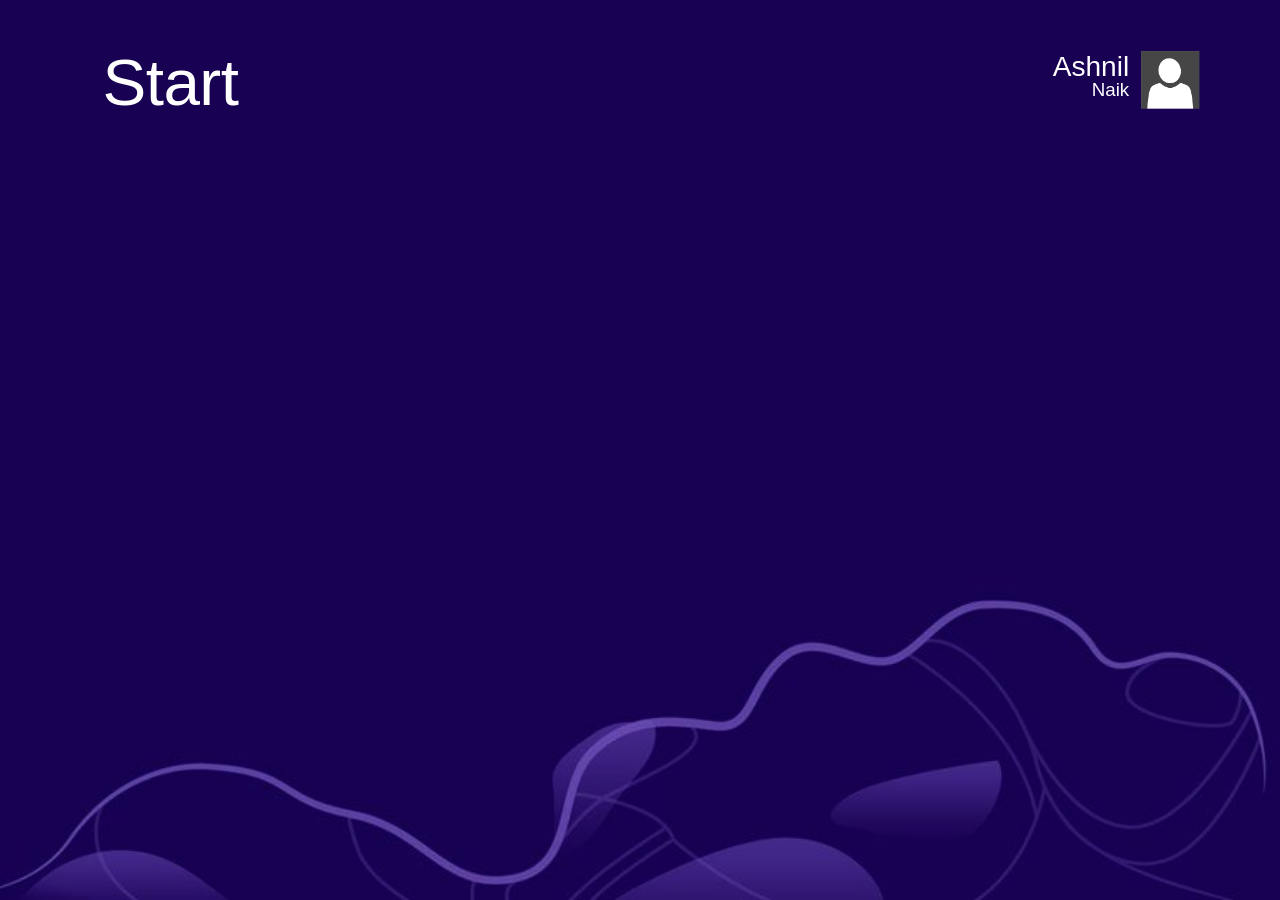
==== index.html @ 5feb8403 "files added wrt to landing and portfolio" ====
<!doctype html>
<html>
    <head>
        <meta charset="utf-8">
        <meta http-equiv="Content-Type" content="text/html">
        <meta name="viewport" content="width=device-width, initial-scale=1.0">
        <meta name="HandheldFriendly" content="true">
        <meta name="MobileOptimized" content="320">
        <meta http-equiv="cleartype" content="on">
        <meta property="og:locale" content="en_US" />
        <meta property="og:type" content="website" />
        <meta property="og:title" content="WIndows Web 8.0 | Ashnil Naik" />
        <meta property="og:description" content="The web version for your windows 8.0" />
        <meta property="og:url" content="" />
        <meta property="og:site_name" content="Windows Web 8.0" />
        <meta property="og:image" content="img/logo.png" />
        <title>Windows Web 8.0 | Ashnil Naik</title>
        <link rel="icon" type="image/x-icon" href="img/logo.png">
        <link rel="apple-touch-icon" href="img/logo.png" />
        <link rel="apple-touch-icon" sizes="72x72" href="img/logo.png" />
        <link rel="apple-touch-icon" sizes="114x114" href="img/logo.png" />
        <link rel="apple-touch-icon" sizes="144x144" href="img/logo.png" />
        <link href="https://cdnjs.cloudflare.com/ajax/libs/normalize/3.0.3/normalize.min.css" type="text/css" rel="stylesheet" lang="en">
        <link href="https://code.ionicframework.com/ionicons/2.0.1/css/ionicons.min.css" type="text/css" rel="stylesheet" lang="en">
        <link href="css/main.min.css" type="text/css" rel="stylesheet" lang="en">
        <link href="css/enhancements.css" type="text/css" rel="stylesheet">

        <script src="https://ajax.googleapis.com/ajax/libs/jquery/2.1.3/jquery.min.js"></script>
        <script src="js/jquery-ui.min.js" type="text/javascript"></script>
        <script src="https://cdnjs.cloudflare.com/ajax/libs/pace/1.0.2/pace.min.js" type="text/javascript"></script>
        <script src="js/script.js" type="text/javascript"></script>
    </head>
    <body>        
        <!-- BOOT -->
        <div class="boot-screen">
            <img src="img/logo.png" class="boot-logo">
            <div class="loader">
                <div class="wBall" id="wBall_1">
                    <div class="wInnerBall"></div>
                </div>
                <div class="wBall" id="wBall_2">
                    <div class="wInnerBall"></div>
                </div>
                <div class="wBall" id="wBall_3">
                    <div class="wInnerBall"></div>
                </div>
                <div class="wBall" id="wBall_4">
                    <div class="wInnerBall"></div>
                </div>
                <div class="wBall" id="wBall_5">
                    <div class="wInnerBall"></div>
                </div>
            </div>
        </div>
        
        <!-- CHARMS BAR -->
        <ul class="charms-bar">
            <li><i class="ionicons ion-ios-search-strong"></i><span class="text">Search</span></li>
            <li><i class="ionicons ion-share"></i><span class="text">Share</span></li>
            <li class="show-start-menu"><i class="ionicons ion-social-windows"></i><span class="text">Start</span></li>
            <li><i class="ionicons ion-ipad"></i><span class="text">Devices</span></li>
            <li><i class="ionicons ion-gear-a"></i><span class="text">Settings</span></li>
        </ul>

        <div class="charms-info">
            <div class="icon-set">
                <p><i class="ionicons ion-connection-bars"></i></p>
                <p><i class="ionicons ion-battery-half"></i></p>
            </div>
            <div class="date-time">
                <p class="time"></p>
                <p class="date"></p>
            </div>
        </div>
        
        <div class="charms-bar-activator-top"></div>
        <div class="charms-bar-activator-bottom"></div>
        
        <!-- START MENU -->
        <div class="start-menu">
            <div class="info">
                <h1>Start</h1>
                <div class="user">
                    <img src="img/user.png" class="profile-pic">
                    <h2>Ashnil<br><span>Naik</span></h2>
                </div>
                <ul class="user-menu-dropdown">
                    <li class="disabled">Change account picture</li>
                    <li class="lock">Lock</li>
                    <li class="signout">Sign out</li>
                </ul>
            </div>
            <div class="metro-ui">

                <ul class="metro-ui-grid grid-1">
                    <li class="brand aboutme-tile"><a href="profile/"><img src="profile-pic.jpeg" alt="Profile"><span class="text">About Me</span></a></li>
                    <script>
                        document.addEventListener("DOMContentLoaded", function() {
                            var tile = document.querySelector('.aboutme-tile');
                            if (tile) {
                                tile.addEventListener('click', function(e) {
                                    e.preventDefault();
                                    window.location.href = 'profile/index.html';
                                });
                            }
                        });
                    </script>
                    <li class="teal"><i class="ionicons ion-email"></i><span class="text">Mail</span></li>
                    <li class="indigo"><i class="ionicons ion-calendar"></i><span class="text">Calendar</span></li>
                    <li class="small lighterBlue"><i class="ionicons ion-social-skype"></i><span class="text">Skype</span></li>
                    <li class="small emerald"><i class="ionicons ion-android-playstore"></i><span class="text">Store</span></li>
                    <li class="orange"><i class="ionicons ion-android-contacts"></i><span class="text">People</span></li>
                    <li class="amber"><i class="ionicons ion-ios-partlysunny"></i><span class="text">Weather</span></li>
                </ul>
                <ul class="metro-ui-grid grid-2">
                    <li class="small darkViolet"><i class="ionicons ion-android-map"></i><span class="text">Maps</span></li>
                    <li class="small darkCyan"><i class="ionicons ion-cloud"></i><span class="text">OneDrive</span></li>
                    <li class="violet"><i class="ionicons ion-chatbox-working"></i><span class="text">Messaging</span></li>
                    <li class="green"><i class="ionicons ion-arrow-graph-up-right"></i><span class="text">Finance</span></li>
                    <li class="magenta"><i class="ionicons ion-ios-basketball"></i><span class="text">Sports</span></li>
                    <li class="red"><i class="ionicons ion-ios-pulse"></i><span class="text">Health</span></li>
                    <li class="pink"><i class="ionicons ion-search"></i><span class="text">Bing</span></li>
                    <li class="teal"><i class="ionicons ion-bag"></i><span class="text">Travel</span></li>
                    <li class="small emerald"><i class="ionicons ion-ios-game-controller-b"></i><span class="text">Games</span></li>
                    <li class="small violet"><i class="ionicons ion-camera"></i><span class="text">Camera</span></li>
                    <li class="small orange"><i class="ionicons ion-headphone"></i><span class="text">Music</span></li>
                    <li class="small crimson"><i class="ionicons ion-social-youtube-outline"></i><span class="text">Video</span></li>
                    <li class="darkCobalt"><i class="ionicons ion-image"></i><span class="text">Photos</span></li>
                </ul>
                <ul class="metro-ui-grid grid-3">
                    <li class="orange"><i class="ionicons ion-social-html5"></i><span class="text">HTML5</span></li>
                    <li class="blue"><i class="ionicons ion-social-css3"></i><span class="text">CSS3</span></li>
                    <li class="magenta"><i class="ionicons ion-social-sass"></i><span class="text">SASS/SCSS</span></li>
                    <li class="red"><i class="ionicons ion-ios-infinite"></i><span class="text">normalize.css</span></li>
                    <li class="violet"><i class="ionicons ion-social-javascript"></i><span class="text">JS/jQuery/jQuery UI</span></li>
                    <li class="darkTeal"><i class="ionicons ion-android-apps"></i><span class="text">Ionicons</span></li>
                    <li class="darkBlue"><img src="img/brackets.png" style="width: 12vh; height: 12vh; display: inline-block;"><span class="text">Adobe Brackets</span></li>
                    <li class="green"><i class="ionicons ion-android-share-alt"></i><span class="text">Share</span></li>
                    <li class="teal"><i class="ionicons ion-code"></i><span class="text">Code</span></li>
                    <li class="gray"><i class="ionicons ion-wrench"></i><span class="text">Front-End Tools</span></li>
                    <li class="amber"><i class="ionicons ion-coffee"></i><span class="text">Coffee</span></li>
                    <li class="loveRed"><i class="ionicons ion-android-favorite"></i><span class="text">Love</span></li>
                </ul>


            
        </div>
        
        <!-- APPS -->
        <div class="app about" id="about">
            <div class="title">
                <p>About Windows Web</p>
            </div>
            <ul class="action-buttons">
                <li class="close" title="Close"><i class="ionicons ion-android-close"></i></li>
            </ul>
            <div class="container">
                <p class="head"><i class="ionicons ion-social-windows"></i> Windows Web 8.0</p>
                <div class="divider"></div>
                <p>Microsoft Windows Web 8.0</p>
                <p>Version 6.3 (Build 9375.0.x86fre.fbl_partner_out14.130328-1742).5c84e0f17a41ff9e</p>
                <p>&copy; 2013 Microsoft Corporation. All Rights Reserved.</p>
                <p>The Windows 8 operating system and its user interface are protected by trademark and other pending or exisitng intellectual property rights in the United States and other countries/regions.</p>
                <br>
                <p>Evaluation Copy. Expires on 2014-01-31 01:59</p>
                <br>
                <p style="color: #f00;">Unauthorized use or disclosure in any manner may result in disciplinary action up to and including termination of employment (in case of employees), termination of assignment or contract (in case of contingent staff), and potential civil criminal liability.</p>
                <br>
                <p>This product is licensed under <span style="color: #00aff0; text-decoration: underline;">Microsoft Software License Terms</span> to:</p>
                <br>
                <button class="btn-ok">OK</button>
            </div>
        </div>
        
        <div class="app specifics inactive" id="specifics">
            <div class="title">
                <p>Project Specifics</p>
            </div>
            <ul class="action-buttons">
                <li class="close" title="Close"><i class="ionicons ion-android-close"></i></li>
                <li class="maximize" title="Maximize"><i class="ionicons ion-android-checkbox-outline-blank"></i></li>
                <li class="minimize" title="Minimize"><i class="ionicons ion-ios-minus-empty"></i></li>
            </ul>
            <div class="container">
                <p class="head"><i class="ionicons ion-settings"></i> Features</p>
                <div class="divider"></div>
                <p class="built" data-tooltip="Built with tools and love"><i class="ionicons ion-code"></i> <i class="ionicons ion-wrench"></i> <i class="ionicons ion-android-favorite" style="color: #ff0000;"></i>.</p>
                <p>Built using modern HTML5, CSS3 and jQuery framework alognwith support for all modern browsers including Chrome, Firefox and IE. Please switch to full screen mode for best experience.</p>
                <h2><i class="ionicons ion-code"></i> Brackets is more than awesome</h2>
                <p>The entire project has been coded in the new and awesome Adobe Brackets 1.3</p>
                <h2><i class="ionicons ion-social-sass"></i> SASS Preprocessed</h2>
                <p>CSS3 has been coded via CSS Preprocessor SASS. Also, the project features an intensive use of CSS3 and its features. You will find custom CSS tooltips, modified context-menus, cool transformations, smooth transitions, and a whole bunch of beautiful components.</p>
                <h2><i class="ionicons ion-social-javascript"></i> jQuery completes the magic</h2>
                <p>Using jQuery to control the entire sequence and to integrate functionality within this project.</p>
                <h2><i class="ionicons ion-arrow-move"></i> Drag n drop!</h2>
                <p>Uses the jQuery UI Draggable plugin for allowing rearrangement of metro ui tiles and for dragging window applications.</p>
                <h2><i class="ionicons ion-android-apps"></i> Icons brings it to life!</h2>
                <p>All the icons (except the Brackets icon) have been served from Ionicons library.</p>
                <h2><i class="ionicons ion-iphone"></i> How about smartphones?</h2>
                <p>All components have been carefully sized to adapt a responsive environment. Therefore, windows web 8 performs as awesome even when you zoom-in zoom-out or even if you are viewing this project on your smartphone or tablet.</p>
                <h2><i class="ionicons ion-load-c"></i> Boot Loader</h2>
                <p>The Pacejs has integrated with the boot screen, so that the boot process only finishes once everything is loaded. That takes the user experience to greater heights.</p>
            </div>
        </div>
        
        <div class="app share inactive" id="share">
            <div class="title">
                <p>Share This</p>
            </div>
            <ul class="action-buttons">
                <li class="close" title="Close"><i class="ionicons ion-android-close"></i></li>
                <li class="maximize disabled" title="Maximize"><i class="ionicons ion-android-checkbox-outline-blank"></i></li>
                <li class="minimize" title="Minimize"><i class="ionicons ion-ios-minus-empty"></i></li>
            </ul>
            <div class="container">
                <p class="head"><i class="ionicons ion-android-share-alt"></i> Share</p>
                <div class="divider"></div>
                <p>You can also find this project on Behance at : <br><a href="http://www.behance.net/Ashnil" target="_blank" style="color: #00bcf2; text-decoration: underline;">behance.net/Ashnil</a></p>
                <p></p>
            </div>
        </div>
        
        <div class="app copyright inactive" id="copyright">
            <div class="title">
                <p>Protection</p>
            </div>
            <div class="container">
                <p class="head"><i class="ionicons ion-ios-copy"></i> Copyright Info</p>
                <div class="divider"></div>
                <p class="copyright" ><a rel="license" href="http://creativecommons.org/licenses/by/4.0/" target="_blank"><img alt="Creative Commons License" style="border-width:0" src="https://i.creativecommons.org/l/by/4.0/88x31.png" /></a><br /><span xmlns:dct="http://purl.org/dc/terms/" href="http://purl.org/dc/dcmitype/Text" property="dct:title" rel="dct:type">Windows Web 8.0</span> by <span xmlns:cc="http://creativecommons.org/ns#" property="cc:attributionName">Ashnil Naik</span> is licensed under a <a rel="license" href="http://creativecommons.org/licenses/by/4.0/" target="_blank">Creative Commons Attribution 4.0 International License</a>.</p>
                <p>&copy; 2015 Ashnil Naik. All Rights Reserved.</p><br>
            </div>
        </div>
        
        <div class="app alert">
           <div class="title">
               <p>&nbsp;</p>
           </div>
            <ul class="action-buttons">
                <li class="close" title="Close"><i class="ionicons ion-android-close"></i></li>
            </ul>
            <div class="container">
                <p><i class="ionicons ion-alert"></i> This app is not currently accessible in this version.</p>
                <br>
                <button class="btn-ok">OK</button>
            </div>
        </div>
        
        <!-- AUDIOS -->
        <audio id="windows-boot-audio">
            <source src="sounds/tada.wav" type="audio/wav">
        </audio>
        <audio id="windows-logon-audio">
           <source src="sounds/WindowsLogon.wav" type="audio/wav">
       </audio>
       <audio id="windows-logoff-audio">
           <source src="sounds/WindowsLogoff.wav" type="audio/wav">
       </audio>
       <audio id="windows-shutdown-audio">
           <source src="sounds/WindowsShutdown.wav" type="audio/wav">
       </audio>
       <audio id="windows-error-audio">
           <source src="sounds/WindowsError.wav" type="audio/wav">
       </audio>
    </body>
</html>
---- css/main.min.css ----
.brand{background:rgba(27,161,226,0.7)}.green{background:#32cd32}.emerald{background:#008a00}.teal{background:#00aba9}.cobalt{background:#0050ef}.indigo{background:#6a00ff}.violet{background:#aa00ff}.pink{background:#dc4fad}.magenta{background:#d80073}.crimson{background:#a20025}.red,.app .action-buttons .close{background:#ce352c}.orange{background:#fa6800}.amber{background:#f0a30a}.gray{background:#555555}.darkIndigo{background:#4b0096}.darkCyan{background:#1b6eae}.darkCobalt{background:#00356a}.darkTeal{background:#004050}.darkViolet{background:#57169a}.darkBlue,.app .action-buttons .minimize:hover,.app .action-buttons .maximize:hover{background:#16499a}.lightBlue{background:#4390df}.lightRed,.app .action-buttons .close:hover{background:#da5a53}.loveRed{background:#ff0000}.lighterBlue{background:#00ccff}.blue{background:#00aff0}@font-face{font-family:"Open Sans Light";font-style:normal;font-weight:300;src:local("Segoe UI Light"),local("Open Sans Light"),local("OpenSans-Light"),url(https://themes.googleusercontent.com/static/fonts/opensans/v8/DXI1ORHCpsQm3Vp6mXoaTZ1r3JsPcQLi8jytr04NNhU.woff) format("woff")}@font-face{font-family:"Open Sans";font-style:normal;font-weight:400;src:local("Segoe UI"),local("Open Sans"),local("OpenSans"),url(https://themes.googleusercontent.com/static/fonts/opensans/v8/K88pR3goAWT7BTt32Z01mz8E0i7KZn-EPnyo3HZu7kw.woff) format("woff")}html,body{width:100%;margin:0;padding:0;font-family:"Segoe UI","Open Sans",serif;font-weight:lighter;font-size:2.08333vh;font-size-adjust:100%;color:#fff;background-color:#180052;overflow:hidden}body *{-webkit-user-select:none;-moz-user-select:none;-ms-user-select:none;user-select:none;cursor:default}h1,h2,h3,h4,h5,h6,p{font-weight:lighter;margin:0;padding:0;-webkit-margin-before:0;-webkit-margin-after:0}a,a:visited,a:link{text-decoration:none;color:inherit}::selection{color:#fff;background-color:inherit}::-moz-selection{color:#fff;background-color:inherit}.boot-screen{position:absolute;display:block}.logon-splash-screen,.user-logon-screen,.desktop,.desktop-element,.start-menu { background: url("../img/wallpaper.jpg") no-repeat center center fixed; background-size: cover; position:absolute;overflow:hidden;display:none}.ion-battery-full,.ion-battery-half,.ion-battery-low,.ion-battery-empty,.ion-battery-charging{-webkit-transform:rotate(-90deg);-moz-transform:rotate(-90deg);-ms-transform:rotate(-90deg);-o-transform:rotate(-90deg);transform:rotate(-90deg)}*[data-tooltip]{position:relative}*[data-tooltip]:after{content:attr(data-tooltip);position:absolute;left:0;bottom:100%;padding:0.91146vh 1.95313vh;font-size:1.6276vh;font-weight:normal;white-space:nowrap;color:#222;background-color:#fff;border:solid 0.13021vh #222;opacity:0;-webkit-transition:opacity 500ms;-moz-transition:opacity 500ms;transition:opacity 500ms}*[data-tooltip]:hover:after{opacity:1}.brand{background:rgba(27,161,226,0.7)}.green{background:#32cd32}.emerald{background:#008a00}.teal{background:#00aba9}.cobalt{background:#0050ef}.indigo{background:#6a00ff}.violet{background:#aa00ff}.pink{background:#dc4fad}.magenta{background:#d80073}.crimson{background:#a20025}.red,.app .action-buttons .close{background:#ce352c}.orange{background:#fa6800}.amber{background:#f0a30a}.gray{background:#555555}.darkIndigo{background:#4b0096}.darkCyan{background:#1b6eae}.darkCobalt{background:#00356a}.darkTeal{background:#004050}.darkViolet{background:#57169a}.darkBlue,.app .action-buttons .minimize:hover,.app .action-buttons .maximize:hover{background:#16499a}.lightBlue{background:#4390df}.lightRed,.app .action-buttons .close:hover{background:#da5a53}.loveRed{background:#ff0000}.lighterBlue{background:#00ccff}.blue{background:#00aff0}.boot-screen{width:100%;height:100vh;text-align:center;cursor:none !important;background-color:#000;z-index:0}.boot-screen .boot-logo{width:20.70313vh;height:20.44271vh;margin-top:20vh}.boot-screen .loader{position:absolute;top:80vh;left:50vw}.wBall{width:3.64583vh;height:3.64583vh;position:absolute;opacity:0;-webkit-transform:rotate(225deg);-moz-transform:rotate(225deg);-ms-transform:rotate(225deg);-o-transform:rotate(225deg);transform:rotate(225deg);-webkit-animation:orbit 4.4s infinite;-moz-animation:orbit 4.4s infinite;animation:orbit 4.4s infinite}.wBall .wInnerBall{width:0.39063vh;height:0.39063vh;position:absolute;background:#FFFFFF;left:0;top:0;border-top-left-radius:1.43229vh;border-top-right-radius:1.43229vh;border-bottom-right-radius:1.43229vh;border-top-right-radius:1.43229vh;border-bottom-left-radius:1.43229vh;border-bottom-right-radius:1.43229vh;border-bottom-left-radius:1.43229vh;border-top-left-radius:1.43229vh}#wBall_1{-webkit-animation-delay:0.96s;-moz-animation-delay:0.96s;animation-delay:0.96s}#wBall_2{-webkit-animation-delay:0.19s;-moz-animation-delay:0.19s;animation-delay:0.19s}#wBall_3{-webkit-animation-delay:0.38s;-moz-animation-delay:0.38s;animation-delay:0.38s}#wBall_4{-webkit-animation-delay:0.58s;-moz-animation-delay:0.58s;animation-delay:0.58s}#wBall_5{-webkit-animation-delay:0.77s;-moz-animation-delay:0.77s;animation-delay:0.77s}@-webkit-keyframes orbit{0%{opacity:1;z-index:99;-webkit-transform:rotate(180deg);animation-timing-function:ease-out}7%{opacity:1;-webkit-transform:rotate(300deg);animation-timing-function:linear;origin:0%}30%{opacity:1;-webkit-transform:rotate(410deg);animation-timing-function:ease-in-out;origin:7%}39%{opacity:1;-webkit-transform:rotate(645deg);animation-timing-function:linear;origin:30%}70%{opacity:1;-webkit-transform:rotate(770deg);animation-timing-function:ease-out;origin:39%}75%{opacity:1;-webkit-transform:rotate(900deg);animation-timing-function:ease-out;origin:70%}76%{opacity:0;-webkit-transform:rotate(900deg)}100%{opacity:0;-webkit-transform:rotate(900deg)}}@-moz-keyframes orbit{0%{opacity:1;z-index:99;-moz-transform:rotate(180deg);animation-timing-function:ease-out}7%{opacity:1;-moz-transform:rotate(300deg);animation-timing-function:linear;origin:0%}30%{opacity:1;-moz-transform:rotate(410deg);animation-timing-function:ease-in-out;origin:7%}39%{opacity:1;-moz-transform:rotate(645deg);animation-timing-function:linear;origin:30%}70%{opacity:1;-moz-transform:rotate(770deg);animation-timing-function:ease-out;origin:39%}75%{opacity:1;-moz-transform:rotate(900deg);animation-timing-function:ease-out;origin:70%}76%{opacity:0;-moz-transform:rotate(900deg)}100%{opacity:0;-moz-transform:rotate(900deg)}}@keyframes orbit{0%{opacity:1;z-index:99;-webkit-transform:rotate(180deg);-moz-transform:rotate(180deg);-ms-transform:rotate(180deg);-o-transform:rotate(180deg);transform:rotate(180deg);animation-timing-function:ease-out}7%{opacity:1;-webkit-transform:rotate(300deg);-moz-transform:rotate(300deg);-ms-transform:rotate(300deg);-o-transform:rotate(300deg);transform:rotate(300deg);animation-timing-function:linear;origin:0%}30%{opacity:1;-webkit-transform:rotate(410deg);-moz-transform:rotate(410deg);-ms-transform:rotate(410deg);-o-transform:rotate(410deg);transform:rotate(410deg);animation-timing-function:ease-in-out;origin:7%}39%{opacity:1;-webkit-transform:rotate(645deg);-moz-transform:rotate(645deg);-ms-transform:rotate(645deg);-o-transform:rotate(645deg);transform:rotate(645deg);animation-timing-function:linear;origin:30%}70%{opacity:1;-webkit-transform:rotate(770deg);-moz-transform:rotate(770deg);-ms-transform:rotate(770deg);-o-transform:rotate(770deg);transform:rotate(770deg);animation-timing-function:ease-out;origin:39%}75%{opacity:1;-webkit-transform:rotate(900deg);-moz-transform:rotate(900deg);-ms-transform:rotate(900deg);-o-transform:rotate(900deg);transform:rotate(900deg);animation-timing-function:ease-out;origin:70%}76%{opacity:0;-webkit-transform:rotate(900deg);-moz-transform:rotate(900deg);-ms-transform:rotate(900deg);-o-transform:rotate(900deg);transform:rotate(900deg)}100%{opacity:0;-webkit-transform:rotate(900deg);-moz-transform:rotate(900deg);-ms-transform:rotate(900deg);-o-transform:rotate(900deg);transform:rotate(900deg)}}.brand{background:rgba(27,161,226,0.7)}.green{background:#32cd32}.emerald{background:#008a00}.teal{background:#00aba9}.cobalt{background:#0050ef}.indigo{background:#6a00ff}.violet{background:#aa00ff}.pink{background:#dc4fad}.magenta{background:#d80073}.crimson{background:#a20025}.red,.app .action-buttons .close{background:#ce352c}.orange{background:#fa6800}.amber{background:#f0a30a}.gray{background:#555555}.darkIndigo{background:#4b0096}.darkCyan{background:#1b6eae}.darkCobalt{background:#00356a}.darkTeal{background:#004050}.darkViolet{background:#57169a}.darkBlue,.app .action-buttons .minimize:hover,.app .action-buttons .maximize:hover{background:#16499a}.lightBlue{background:#4390df}.lightRed,.app .action-buttons .close:hover{background:#da5a53}.loveRed{background:#ff0000}.lighterBlue{background:#00ccff}.blue{background:#00aff0}.logon-splash-screen{width:100%;height:100vh;top:0vh;background-image:url("../img/cover.jpg");background-position:center;background-size:cover;z-index:2;-webkit-transition:all 500ms cubic-bezier(0.25, 0.46, 0.45, 0.94);-moz-transition:all 500ms cubic-bezier(0.25, 0.46, 0.45, 0.94);transition:all 500ms cubic-bezier(0.25, 0.46, 0.45, 0.94)}.logon-splash-screen .date-time{position:absolute;top:50vh;left:6vw}.logon-splash-screen .time{font-size:900%}.logon-splash-screen .date{font-size:350%}.logon-splash-screen .icon-set{position:absolute;bottom:5vh;left:6vw}.logon-splash-screen .icon-set p{display:inline-block;padding:1.5625vh 2.08333vh;font-size:3.125vh}.user-logon-screen{width:100%;height:100vh;top:0vh;z-index:1;background-color:#180052}.user-logon-screen .user-info{position:absolute;height:27vh}.user-logon-screen .user-info .back{float:left;font-size:3.125vh;margin-right:1.83016vw;border:solid 0.26042vh #fff;border-radius:100%;padding:0 0.91146vh;color:#fff;-webkit-transition:background-color 250ms;-moz-transition:background-color 250ms;transition:background-color 250ms}.user-logon-screen .user-info .back:hover{background-color:#4617b4}.user-logon-screen .user-info .back:active,.user-logon-screen .user-info .back:focus{color:#180052;background-color:#fff}.user-logon-screen .user-info .profile-picture{width:30%;height:100%;margin-right:1.46413vw}.user-logon-screen .user-info .details{width:50%}.user-logon-screen .user-info .name{font-size:3.375vh}.user-logon-screen .user-info .status{color:#c1c1c1}.user-logon-screen .user-info .password-holder,.user-logon-screen .user-info .caps-warning,.user-logon-screen .user-info .success-box,.user-logon-screen .user-info .error-box{position:relative;width:100%;height:auto;margin-top:3.25521vh}.user-logon-screen .user-info input[type="password"]{width:100%;color:#000;border:none;-webkit-box-sizing:border-box;-moz-box-sizing:border-box;box-sizing:border-box;font-family:"Helvetica Neue","Helvetica","Roboto","Arial",sans-serif}.user-logon-screen .user-info input[type="password"]::selection{color:#fff;background-color:#4617b4}.user-logon-screen .user-info input[type="password"]::-moz-selection{color:#fff;background-color:#4617b4}.user-logon-screen .user-info .enter-password{display:inline-block;position:absolute;top:0.26042vh;right:0.26042vh;font-weight:bolder;color:#fff;background-color:#180052;-webkit-transition:background-color 250ms;-moz-transition:background-color 250ms;transition:background-color 250ms}.user-logon-screen .user-info .enter-password:hover{background-color:#4617b4}.user-logon-screen .user-info .caps-warning,.user-logon-screen .user-info .success-box,.user-logon-screen .user-info .error-box{display:none}.user-logon-screen .user-info .loader{display:inline-block;vertical-align:text-bottom}.user-logon-screen .user-info .wInnerBall{width:0.39063vh;height:0.39063vh}.user-logon-screen .user-info .success-box p{font-size:3.375vh;margin-left:6.51042vh}.user-logon-screen .user-info .error-msg{color:#ff0}.user-logon-screen .user-info .btn-error{display:block;width:9.76563vh;padding:0.26042vh 1.04167vh;text-align:center;margin:1.30208vh 0;border:solid 0.26042vh #fff;background-color:#180052;-webkit-transition:background-color 250ms;-moz-transition:background-color 250ms;transition:background-color 250ms}.user-logon-screen .user-info .btn-error:hover{background-color:#4617b4}.user-logon-screen .icon-set{position:absolute;bottom:5vh;left:4vw}.user-logon-screen .icon-set p{font-size:3.125vh;display:inline-block;padding:1.5625vh 2.08333vh;margin-right:1.30208vh;background-color:#180052;-webkit-transition:background-color 250ms;-moz-transition:background-color 250ms;transition:background-color 250ms}.user-logon-screen .icon-set p:hover{background-color:#4617b4}.user-logon-screen .power-button{position:absolute;bottom:5vh;right:2vw;font-size:3.125vh;display:inline-block;padding:1.5625vh 2.08333vh}.user-logon-screen .power-button:hover{background-color:#4617b4}.user-logon-screen .power-dropdown{opacity:0;z-index:-1;position:absolute;bottom:12vh;right:0.26042vh;margin:0;padding:1.04167vh 0;color:#000;background-color:#fff;-webkit-transform:translateY(2.60417vh);-moz-transform:translateY(2.60417vh);-ms-transform:translateY(2.60417vh);-o-transform:translateY(2.60417vh);transform:translateY(2.60417vh);-webkit-transition:opacity 400ms,-webkit-transform 600ms;-moz-transition:opacity 400ms,-moz-transform 600ms;transition:opacity 400ms,transform 600ms}.user-logon-screen .power-dropdown li{list-style-type:none;display:block;font-weight:bold;padding:1.30208vh 2.60417vh;-webkit-transition:background-color 250ms;-moz-transition:background-color 250ms;transition:background-color 250ms}.user-logon-screen .power-dropdown li:hover{background-color:#c1c1c1}.user-logon-screen .power-dropdown .disabled{color:#999}.user-logon-screen .power-dropdown .disabled:hover{background-color:transparent}.user-logon-screen .show-power-dropdown{z-index:inherit;-webkit-transform:translateY(0px);-moz-transform:translateY(0px);-ms-transform:translateY(0px);-o-transform:translateY(0px);transform:translateY(0px);opacity:1}@media only screen and (min-width: 480px){.user-info{top:22vh;left:50vw;width:50vw;margin-left:-24vw}.user-info .profile-picture,.user-info .details{float:left}.user-info input[type="password"]{padding:0.78125vh 1.30208vh}.user-info .enter-password{padding:0.26042vh 0.78125vh 0.39063vh 1.04167vh}}@media only screen and (max-width: 480px){.user-info{top:10vh;left:10vw;width:90vw;margin-left:10vw;font-size:16px}.user-info input[type="password"]{padding:1.95313vh 0.78125vh 1.95313vh 1.95313vh}.user-info .enter-password{padding:1.30208vh 3.90625vh}}.brand{background:rgba(27,161,226,0.7)}.green{background:#32cd32}.emerald{background:#008a00}.teal{background:#00aba9}.cobalt{background:#0050ef}.indigo{background:#6a00ff}.violet{background:#aa00ff}.pink{background:#dc4fad}.magenta{background:#d80073}.crimson{background:#a20025}.red,.app .action-buttons .close{background:#ce352c}.orange{background:#fa6800}.amber{background:#f0a30a}.gray{background:#555555}.darkIndigo{background:#4b0096}.darkCyan{background:#1b6eae}.darkCobalt{background:#00356a}.darkTeal{background:#004050}.darkViolet{background:#57169a}.darkBlue,.app .action-buttons .minimize:hover,.app .action-buttons .maximize:hover{background:#16499a}.lightBlue{background:#4390df}.lightRed,.app .action-buttons .close:hover{background:#da5a53}.loveRed{background:#ff0000}.lighterBlue{background:#00ccff}.blue{background:#00aff0}.desktop{width:100%;height:100vh;background-image:url("../img/wallpaper.jpg");background-position:center;background-size:cover;z-index:3}.desktop .desktop-area{width:100%}.desktop .icon-grid-set{margin:0;padding:0;z-index:4;text-overflow:ellipsis}.desktop .icon-grid-set li.ui-selecting,.desktop .icon-grid-set li:hover{background-color:rgba(255,255,255,0.2);border:solid 0.26042vh rgba(127,200,255,0.3)}.desktop .icon-grid-set li.ui-selected,.desktop .icon-grid-set .active{background-color:rgba(255,255,255,0.5);border:solid 0.26042vh rgba(127,200,255,0.3)}.desktop .icon-grid-set li{list-style-type:none;text-align:center;display:block;float:left;padding:0.52083vh;margin:1.30208vh 0.26042vh;border:solid 0.26042vh transparent;-webkit-transition:background-color 250ms;-moz-transition:background-color 250ms;transition:background-color 250ms}.desktop .icon-grid-set li:nth-child(2n+1){clear:left}.desktop .icon-grid-set li:nth-child(2n){clear:right}.desktop .icon-grid-set i{display:block}.desktop .icon-grid-set .icon-text{font-family:"Segoe UI","Open Sans",serif;text-shadow:0.26042vh 0.26042vh 0.13021vh #000}.desktop .icon-grid-set .brackets img{width:75%;height:75%;display:inline-block;vertical-align:baseline}.desktop .large-icons li{width:22.78646vh;height:24.08854vh}.desktop .large-icons li i{font-size:16.27604vh}.desktop .large-icons li .icon-text{font-size:3.125vh}.desktop .medium-icons li{width:10.41667vh;height:11.71875vh}.desktop .medium-icons li i{font-size:5.46875vh}.desktop .medium-icons li .icon-text{font-size:2.08333vh}.desktop .small-icons li{width:6.51042vh;height:9.11458vh}.desktop .small-icons li i{font-size:3.64583vh}.desktop .small-icons li .icon-text{font-size:1.43229vh}.taskbar{position:absolute;left:0vw;bottom:0vh;width:100%;height:5.20833vh;box-shadow:0 0.26042vh 0.52083vh 0.13021vh #000;background-color:rgba(45,137,239,0.48);-webkit-transition:bottom 400ms;-moz-transition:bottom 400ms;transition:bottom 400ms;z-index:11}.taskbar .start-button{width:6.77083vh;display:block;float:left;text-align:center;padding:0.78125vh 0}.taskbar .start-button i{font-size:3.64583vh;display:block}.taskbar .start-button:hover{background-color:#212121}.taskbar .start-button:hover .ion-social-windows{color:#4617b4}.taskbar .app-icon-set{margin:0;padding:0;float:left;display:block;text-align:center;-webkit-transition:background-color 100ms;-moz-transition:background-color 100ms;transition:background-color 100ms}.taskbar .app-icon-set li{width:3.25521vh;float:left;list-style-type:none;margin-left:0.13021vh;margin-right:0.13021vh;padding:0.13021vh 2.08333vh 0.52083vh;border:solid 1px transparent;border-radius:0.52083vh;-webkit-transition:all 200ms;-moz-transition:all 200ms;transition:all 200ms}.taskbar .app-icon-set li:hover{box-shadow:inset 0 0 6.51042vh rgba(255,255,255,0.8);border:solid 1px rgba(0,0,0,0.2)}.taskbar .app-icon-set .active{box-shadow:inset 0 0 6.51042vh rgba(255,255,255,0.4);border:solid 1px rgba(0,0,0,0.2)}.taskbar .app-icon-set i{font-size:4.16667vh;display:block}.taskbar .charms-bar-activator-placer{float:right;width:1.95313vh;height:100%;padding:0.52083vh 0;margin-right:0.26042vh}.taskbar .date-time{float:right;text-align:center;font-size:1.5625vh;padding:0.52083vh 0;margin-right:0.26042vh}.taskbar .notification-area{margin:0;padding:0;float:right}.taskbar .notification-area li{float:right;list-style-type:none;margin-top:0.32552vh;padding:0.78125vh;border-left:solid 0.13021vh transparent;border-right:solid 0.13021vh transparent;-webkit-transition:border 200ms;-moz-transition:border 200ms;transition:border 200ms}.taskbar .notification-area li:first-child{margin-right:2.08333vh}.taskbar .notification-area li:hover{border-left:solid 0.13021vh rgba(0,0,0,0.2);border-right:solid 0.13021vh rgba(0,0,0,0.2)}.taskbar .notification-area i{font-size:2.08333vh}.charms-bar{display:none;position:absolute;top:0;right:-11.06771vh;width:11.06771vh;height:100vh;margin:0;padding:0;background-color:transparent;-webkit-transition:background-color 200ms,right 400ms;-moz-transition:background-color 200ms,right 400ms;transition:background-color 200ms,right 400ms;z-index:12}.charms-bar li{display:block;position:relative;top:50vh;list-style-type:none;margin:0;padding:2.34375vh 0;text-align:center}.charms-bar li:first-child{margin-top:-32.8125vh}.charms-bar li:hover{background-color:#424242}.charms-bar i{display:block;color:#fff;font-size:5.72917vh}.charms-bar .text{visibility:hidden;-webkit-user-select:none;-moz-user-select:none;-ms-user-select:none;user-select:none;cursor:default}.charms-bar:hover{background-color:#212121}.charms-bar:hover .text{visibility:visible}.charms-bar:hover .ion-social-windows{color:#4617b4}.charms-info{display:none;position:absolute;bottom:6.25vh;left:6.51042vh;width:53.64583vh;height:18.22917vh;background:#212121;z-index:12}.charms-info .icon-set{font-size:3.90625vh;padding:0.65104vh;margin:2.60417vh 1.30208vh 2.60417vh 3.125vh;float:left}.charms-info .time{font-size:520%;float:left;margin-top:1.30208vh;margin-right:1.95313vh}.charms-info .date{font-size:180%;padding:3.90625vh 0}.charms-bar-activator-top,.charms-bar-activator-bottom{position:absolute;width:1.95313vh;background-color:transparent;z-index:999}.charms-bar-activator-top{top:0;right:0;height:1.95313vh}.charms-bar-activator-bottom{bottom:0;right:0;height:5.20833vh}.start-menu { background: url("../img/wallpaper.jpg") no-repeat center center fixed; background-size: cover; width:100%;height:100vh;background-image:url("../img/start-menu-bg.jpg");background-position:center;background-size:cover;z-index:9}.start-menu .info{position:relative;top:0;left:0;width:100%;height:20vh;-webkit-box-sizing:border-box;-moz-box-sizing:border-box;box-sizing:border-box;padding:5vh 4vw 5vh 8vw;z-index:11}.start-menu .info h1{font-size:7.29167vh;float:left}.start-menu .info .user{float:right;width:19.53125vh;height:6.51042vh;padding:0.65104vh 3.25521vh 1.30208vh;background-color:transparent}.start-menu .info .user:hover{background-color:#4617b4}.start-menu .info h2{font-size:3.125vh;float:right;text-align:right;margin-right:1.30208vh}.start-menu .info h2 span{font-size:2.08333vh;position:relative;top:-1.30208vh}.start-menu .info img{width:6.51042vh;height:6.51042vh;float:right}.start-menu .info .user-menu-dropdown{opacity:0;position:absolute;top:-100%;right:4vw;margin:0;padding:1.04167vh 0;float:right;color:#000;background-color:#fff;-webkit-transform:translateY(-2.60417vh);-moz-transform:translateY(-2.60417vh);-ms-transform:translateY(-2.60417vh);-o-transform:translateY(-2.60417vh);transform:translateY(-2.60417vh);-webkit-transition:opacity 400ms,-webkit-transform 600ms;-moz-transition:opacity 400ms,-moz-transform 600ms;transition:opacity 400ms,transform 600ms}.start-menu .info .user-menu-dropdown li{list-style-type:none;display:block;font-weight:bold;white-space:nowrap;padding:1.30208vh 6.51042vh 1.30208vh 2.60417vh;-webkit-transition:background-color 250ms;-moz-transition:background-color 250ms;transition:background-color 250ms}.start-menu .info .user-menu-dropdown li:hover{background-color:#c1c1c1}.start-menu .info .user-menu-dropdown .disabled{color:#999}.start-menu .info .user-menu-dropdown .disabled:hover{background-color:transparent}.start-menu .info .show-user-menu-dropdown{top:13.67188vh;opacity:1;-webkit-transform:translateY(0vh);-moz-transform:translateY(0vh);-ms-transform:translateY(0vh);-o-transform:translateY(0vh);transform:translateY(0vh)}.start-menu .metro-ui{position:relative;left:0;width:100%;height:80vh;overflow-x:auto;overflow-y:hidden;white-space:nowrap;-webkit-box-sizing:border-box;-moz-box-sizing:border-box;box-sizing:border-box;padding:2vh 8vw;z-index:10}.start-menu .metro-ui-grid{opacity:0;display:inline-block;height:67.70833vh;margin:0;padding:0;margin-right:6.51042vh;vertical-align:top;-webkit-transform:translateX(13.02083vh) scale(0.75);-moz-transform:translateX(13.02083vh) scale(0.75);-ms-transform:translateX(13.02083vh) scale(0.75);-o-transform:translateX(13.02083vh) scale(0.75);transform:translateX(13.02083vh) scale(0.75);-webkit-transition:all 600ms;-moz-transition:all 600ms;transition:all 600ms}.start-menu .metro-ui-grid li{position:relative;width:32.55208vh;height:15.625vh;list-style-type:none;margin:0.52083vh;float:left;text-align:center;border:solid 0.13021vh transparent}.start-menu .metro-ui-grid li:hover{border:solid 0.13021vh #999}.start-menu .metro-ui-grid li:active,.start-menu .metro-ui-grid li:focus{border:solid 0.26042vh #999;width:31.25vh;height:14.32292vh;margin:1.04167vh}.start-menu .metro-ui-grid .small{width:15.625vh}.start-menu .metro-ui-grid .small:active,.start-menu .metro-ui-grid .small:focus{width:14.32292vh;height:14.32292vh;margin:1.04167vh}.start-menu .metro-ui-grid .desktop-tile{background-image:url("../img/wallpaper.jpg");background-size:cover;background-position:center}.start-menu .metro-ui-grid .ionicons{display:block;margin:0.65104vh auto;font-size:500%}.start-menu .metro-ui-grid .text{position:absolute;left:1.30208vh}.start-menu .grid-1{width:104.16667vh}.start-menu .grid-2{width:36.45833vh}.start-menu .grid-3{width:136.71875vh}.start-menu .activate-metro-ui-grid{opacity:1;-webkit-transform:translateX(0px) scale(1);-moz-transform:translateX(0px) scale(1);-ms-transform:translateX(0px) scale(1);-o-transform:translateX(0px) scale(1);transform:translateX(0px) scale(1)}.start-menu .desktop-activator{opacity:0;position:absolute;left:0;bottom:0;width:6.77083vh;height:5.20833vh;text-align:center;font-size:3.64583vh;background-color:#212121;-webkit-transition:opacity 250ms;-moz-transition:opacity 250ms;transition:opacity 250ms;z-index:13}.start-menu .desktop-activator .ion-social-windows{color:#4617b4}.start-menu .desktop-activator:hover{opacity:1}.brand{background:rgba(27,161,226,0.7)}.green{background:#32cd32}.emerald{background:#008a00}.teal{background:#00aba9}.cobalt{background:#0050ef}.indigo{background:#6a00ff}.violet{background:#aa00ff}.pink{background:#dc4fad}.magenta{background:#d80073}.crimson{background:#a20025}.red,.app .action-buttons .close{background:#ce352c}.orange{background:#fa6800}.amber{background:#f0a30a}.gray{background:#555555}.darkIndigo{background:#4b0096}.darkCyan{background:#1b6eae}.darkCobalt{background:#00356a}.darkTeal{background:#004050}.darkViolet{background:#57169a}.darkBlue,.app .action-buttons .minimize:hover,.app .action-buttons .maximize:hover{background:#16499a}.lightBlue{background:#4390df}.lightRed,.app .action-buttons .close:hover{background:#da5a53}.loveRed{background:#ff0000}.lighterBlue{background:#00ccff}.blue{background:#00aff0}.app{display:none;position:absolute;overflow:hidden;color:#000;border-top:none;border-bottom:solid 1.04167vh rgba(27,161,226,0.7);border-left:solid 1.04167vh rgba(27,161,226,0.7);border-right:solid 1.04167vh rgba(27,161,226,0.7);background-color:#fff;box-shadow:0 0 0.13021vh #000;-webkit-box-sizing:border-box;-moz-box-sizing:border-box;box-sizing:border-box;padding:3.90625vh 0 0;-webkit-transform:scale(1);-moz-transform:scale(1);-ms-transform:scale(1);-o-transform:scale(1);transform:scale(1);-webkit-transition:-webkit-transform 200ms;-moz-transition:-moz-transform 200ms;transition:transform 200ms}.app .title{position:absolute;top:0;left:0;width:100%;font-size:2.34375vh;text-align:center;padding:0.26042vh 0 0.52083vh;background-color:rgba(27,161,226,0.7)}.app .action-buttons{margin:0;padding:0;position:absolute;top:0;right:0}.app .action-buttons li{float:right;list-style-type:none;font-weight:bolder}.app .action-buttons .close{padding:0 2.60417vh;color:#fff}.app .action-buttons .minimize,.app .action-buttons .maximize{padding:0 1.30208vh;color:#000}.app .action-buttons .minimize:hover,.app .action-buttons .maximize:hover{color:#fff}.app .action-buttons .disabled{background:transparent;color:#777}.app .action-buttons .disabled:hover{background:transparent;color:#777}.app .head{text-align:center;font-size:250%}.app .divider{border-bottom:solid 1px #000;margin:3.25521vh auto}.app .container{width:100%;height:100%;overflow-y:auto;-webkit-box-sizing:border-box;-moz-box-sizing:border-box;box-sizing:border-box;padding:2.60417vh 6.51042vh}.app .btn-ok{float:right;padding:2px 30px;border-radius:2px;font-weight:normal;border:none;-webkit-box-shadow:0 0 1px 1px #006699;-moz-box-shadow:0 0 1px 1px #006699;box-shadow:0 0 1px 1px #006699;background:-webkit-linear-gradient(#fff, #ddd) top no-repeat;background:linear-gradient(#fff, #ddd) top no-repeat;-webkit-transition:all 250ms;-moz-transition:all 250ms;transition:all 250ms}.app .btn-ok:hover{background:-webkit-linear-gradient(#ddd, #fff) top no-repeat;background:linear-gradient(#ddd, #fff) top no-repeat}.app .btn-ok:active,.app .btn-ok:focus{background:#ddd}.about{top:10vh;left:5vw;width:88.54167vh;z-index:5}.about .head{color:#00bcf2}.specifics{top:5vh;left:35vw;width:104.16667vh;height:78.125vh;z-index:5}.specifics h2{margin-top:1.95313vh}.specifics .built{text-align:center;font-size:2.60417vh;vertical-align:top;margin:3.25521vh auto}.specifics .built .ionicons{font-size:3.90625vh}.copyright{top:55vh;left:20vw;z-index:5}.share{top:32vh;right:10vw;z-index:5}.share .head{color:#32cd32}.alert{top:15vh;left:36vw;z-index:7}.alert .ion-alert{color:red;font-size:3.125vh}.inactive{z-index:4;border-top:none;border-bottom:solid 1.04167vh #eee;border-left:solid 1.04167vh #eee;border-right:solid 1.04167vh #eee}.inactive .title{background-color:#eee}.inactive .close{background:#999 !important}.inactive .close:hover{background:#da5a53 !important}.context-menu{display:none;visibility:hidden;position:absolute;margin:0;white-space:nowrap;font-size:1.5625vh;font-weight:normal;color:#000;background-color:#fff;box-shadow:0.26042vh 0.26042vh 0.65104vh rgba(0,0,0,0.8);border:solid 1px rgba(0,0,0,0.4);padding:0.26042vh;z-index:-10}.context-menu>li{position:relative;padding:0.26042vh 9.76563vh 0.26042vh 3.90625vh;list-style-type:none;border:solid 1px transparent}.context-menu>li ul{display:none;position:absolute;top:-0.65104vh;left:100%;margin:0;white-space:nowrap;font-size:1.5625vh;font-weight:normal;color:#000;background-color:#fff;border:solid 1px rgba(0,0,0,0.4);padding:0.13021vh;box-shadow:0.26042vh 0.26042vh 0.65104vh rgba(0,0,0,0.8)}.context-menu>li ul li{list-style-type:none;border:solid 1px transparent;padding:0.26042vh 6.51042vh 0.26042vh 3.90625vh}.context-menu li:hover{background-color:#def;border:solid 1px #00bfff}.context-menu li:hover ul{display:block}.context-menu li.disabled{color:#999}.context-menu li.disabled:hover{background-color:#eee;border:solid 1px #999}.context-menu li.divider{height:0;border-top:none;border-left:none;border-right:none;border-bottom:solid 1px rgba(0,0,0,0.2);margin-bottom:0.52083vh;background-color:transparent}.context-menu li.divider:hover{border-top:none;border-left:none;border-right:none;border-bottom:solid 1px rgba(0,0,0,0.2);background-color:transparent}.context-menu i{position:absolute;right:0.65104vh}
/*# sourceMappingURL=main.min.css.map */
---- css/enhancements.css ----
/* ====================================================== */
/* ============= WINDOWS 8 START MENU MODE ============== */
/* ====================================================== */

/* Windows 8 Typography */
@import url('https://fonts.googleapis.com/css2?family=Segoe+UI:wght@300;400;600;700&display=swap');

/* Hide logon screens if present */
.user-logon-screen,
.logon-splash-screen {
    display: none !important;
}

/* Ensure Start Menu is always fullscreen, active and visible */
.start-menu {
    display: block !important;
    position: fixed !important;
    top: 0 !important;
    left: 0 !important;
    width: 100vw !important;
    height: 100vh !important;
    z-index: 10 !important;
    font-family: 'Segoe UI', -apple-system, sans-serif !important;
}

/* Smooth Metro horizontal scrollbar */
.start-menu .metro-ui::-webkit-scrollbar {
    height: 8px;
}

.start-menu .metro-ui::-webkit-scrollbar-track {
    background: rgba(0, 0, 0, 0.2);
}

.start-menu .metro-ui::-webkit-scrollbar-thumb {
    background: rgba(255, 255, 255, 0.3);
    border-radius: 4px;
}

.start-menu .metro-ui::-webkit-scrollbar-thumb:hover {
    background: rgba(255, 255, 255, 0.6);
}

/* Windows 8 Metro UI Tile Polish */
.start-menu .metro-ui-grid li {
    font-family: 'Segoe UI', -apple-system, sans-serif !important;
    transition: transform 160ms ease, box-shadow 160ms ease;
}

.start-menu .metro-ui-grid li:hover {
    transform: scale(1.02);
    box-shadow: 0 0 12px rgba(255, 255, 255, 0.35);
}

.start-menu .info h1 {
    font-family: 'Segoe UI Light', 'Segoe UI', sans-serif !important;
    font-weight: 300 !important;
    letter-spacing: -0.5px;
}

/* About Me Tile Styling */
.metro-ui-grid li.aboutme-tile {
    position: relative !important;
    width: 28vh !important;
    height: 28vh !important;
    flex-shrink: 0 !important;
    flex-grow: 0 !important;
    overflow: hidden !important;
    box-sizing: border-box !important;
}

.metro-ui-grid li.aboutme-tile a {
    display: block;
    width: 100%;
    height: 100%;
    position: relative;
    overflow: hidden;
}

.metro-ui-grid li.aboutme-tile img {
    position: absolute !important;
    top: 0 !important;
    left: 0 !important;
    width: 100% !important;
    height: 100% !important;
    object-fit: cover !important;
    object-position: center !important;
    margin: 0 !important;
    padding: 0 !important;
    border: none !important;
    z-index: 1 !important;
    display: block !important;
    box-sizing: border-box !important;
    border-radius: 0 !important;
}

.metro-ui-grid li.aboutme-tile .text {
    position: absolute !important;
    bottom: 0 !important;
    left: 0 !important;
    right: 0 !important;
    background: rgba(0, 0, 0, 0.7) !important;
    padding: 0.5vh 0.8vh !important;
    font-size: 1.8vh !important;
    font-weight: 600 !important;
    z-index: 2 !important;
    text-align: center !important;
    width: 100% !important;
    box-sizing: border-box !important;
    margin: 0 !important;
}
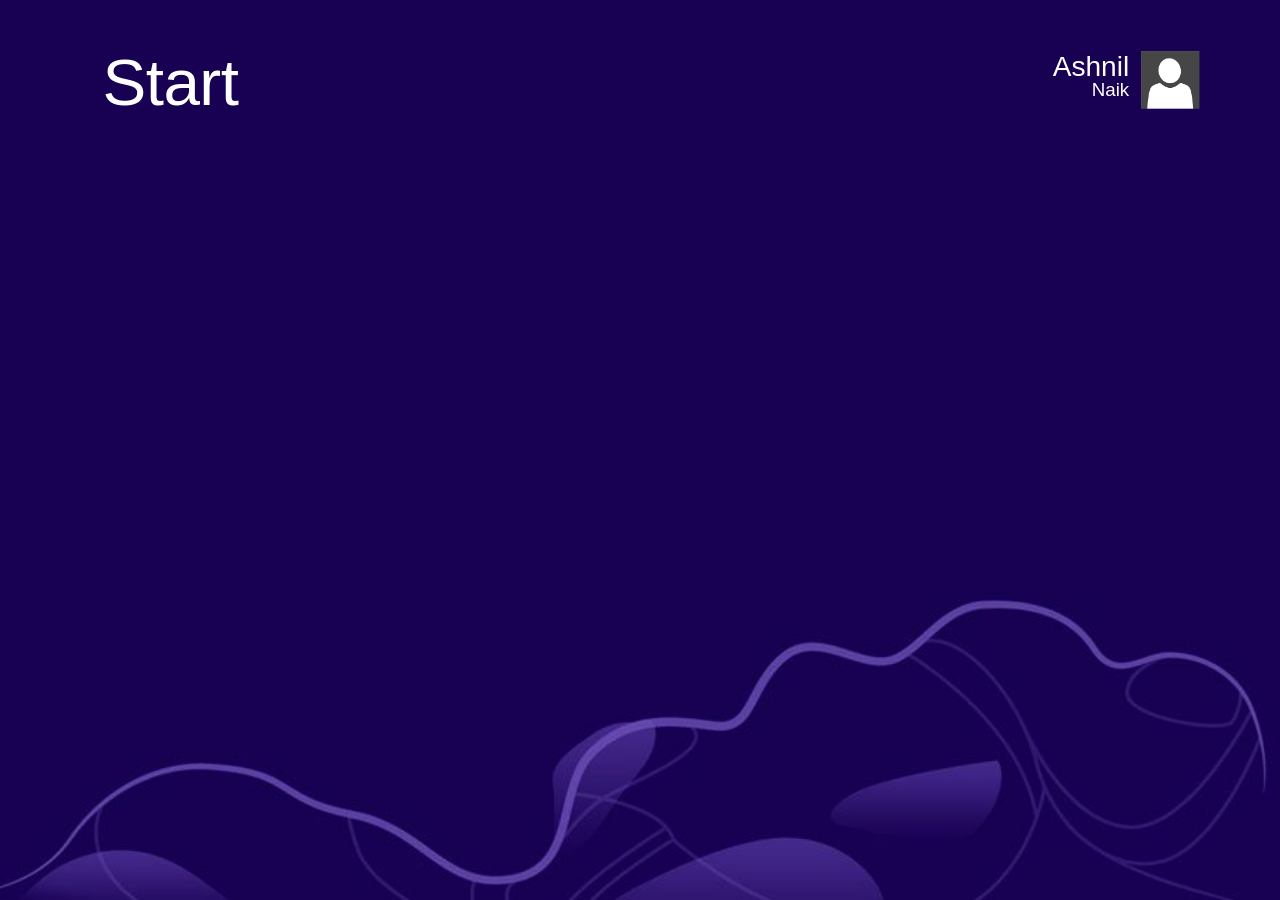
==== commit f0feab5f: "somes chnages wrt to tiles" ====
--- a/index.html
+++ b/index.html
@@ -93,8 +93,8 @@
             <div class="metro-ui">
 
                 <ul class="metro-ui-grid grid-1">
-                    <li class="brand aboutme-tile"><a href="profile/"><img src="profile-pic.jpeg" alt="Profile"><span class="text">About Me</span></a></li>
-                    <script>
+                    <li class="brand aboutme-tile ui-sortable-handle"><a href="profile/"><img src="profile-pic.jpeg" alt="Profile"><span class="text">About Me</span></a></li>
+                    <script class="ui-sortable-handle" style="">
                         document.addEventListener("DOMContentLoaded", function() {
                             var tile = document.querySelector('.aboutme-tile');
                             if (tile) {
@@ -105,14 +105,16 @@
                             }
                         });
                     </script>
-                    <li class="teal"><i class="ionicons ion-email"></i><span class="text">Mail</span></li>
-                    <li class="indigo"><i class="ionicons ion-calendar"></i><span class="text">Calendar</span></li>
-                    <li class="small lighterBlue"><i class="ionicons ion-social-skype"></i><span class="text">Skype</span></li>
-                    <li class="small emerald"><i class="ionicons ion-android-playstore"></i><span class="text">Store</span></li>
-                    <li class="orange"><i class="ionicons ion-android-contacts"></i><span class="text">People</span></li>
+                    <li class="teal ui-sortable-handle"><i class="ionicons ion-email"></i><span class="text">Mail</span></li>
+                    <li class="indigo ui-sortable-handle"><i class="ionicons ion-calendar"></i><span class="text">Calendar</span></li>
+                    <li class="small lighterBlue ui-sortable-handle"><i class="ionicons ion-social-skype"></i><span class="text">Skype</span></li>
+                    <li class="small emerald ui-sortable-handle"><i class="ionicons ion-android-playstore"></i><span class="text">Store</span></li>
+                    <li class="orange ui-sortable-handle"><i class="ionicons ion-android-contacts"></i><span class="text">People</span></li>
+                    <li class="darkIndigo ui-sortable-handle"><i class="ionicons ion-image"></i><span class="text">Photos</span></li>
+                    <li class="darkBlue ui-sortable-handle"><i class="ionicons ion-gear-a"></i><span class="text">Settings</span></li>
+                </ul>
+                <ul class="metro-ui-grid grid-2">
                     <li class="amber"><i class="ionicons ion-ios-partlysunny"></i><span class="text">Weather</span></li>
-                </ul>
-                <ul class="metro-ui-grid grid-2">
                     <li class="small darkViolet"><i class="ionicons ion-android-map"></i><span class="text">Maps</span></li>
                     <li class="small darkCyan"><i class="ionicons ion-cloud"></i><span class="text">OneDrive</span></li>
                     <li class="violet"><i class="ionicons ion-chatbox-working"></i><span class="text">Messaging</span></li>
@@ -126,6 +128,11 @@
                     <li class="small orange"><i class="ionicons ion-headphone"></i><span class="text">Music</span></li>
                     <li class="small crimson"><i class="ionicons ion-social-youtube-outline"></i><span class="text">Video</span></li>
                     <li class="darkCobalt"><i class="ionicons ion-image"></i><span class="text">Photos</span></li>
+                    <li class="small darkTeal"><i class="ionicons ion-calculator"></i><span class="text">Calculator</span></li>
+                    <li class="small amber"><i class="ionicons ion-ios-compose"></i><span class="text">Notes</span></li>
+                    <li class="small crimson"><i class="ionicons ion-ios-book"></i><span class="text">Reader</span></li>
+                    <li class="small teal"><i class="ionicons ion-ios-musical-notes"></i><span class="text">Xbox Music</span></li>
+                    <li class="darkIndigo"><i class="ionicons ion-ios-film"></i><span class="text">Movies</span></li>
                 </ul>
                 <ul class="metro-ui-grid grid-3">
                     <li class="orange"><i class="ionicons ion-social-html5"></i><span class="text">HTML5</span></li>
@@ -140,6 +147,9 @@
                     <li class="gray"><i class="ionicons ion-wrench"></i><span class="text">Front-End Tools</span></li>
                     <li class="amber"><i class="ionicons ion-coffee"></i><span class="text">Coffee</span></li>
                     <li class="loveRed"><i class="ionicons ion-android-favorite"></i><span class="text">Love</span></li>
+                    <li class="small darkCyan"><i class="ionicons ion-ios-folder"></i><span class="text">Explorer</span></li>
+                    <li class="small gray"><i class="ionicons ion-ios-trash"></i><span class="text">Recycle Bin</span></li>
+                    <li class="darkCobalt"><i class="ionicons ion-monitor"></i><span class="text">Desktop</span></li>
                 </ul>
 
 
--- a/css/main.min.css
+++ b/css/main.min.css
@@ -1,2 +1 @@
-.brand{background:rgba(27,161,226,0.7)}.green{background:#32cd32}.emerald{background:#008a00}.teal{background:#00aba9}.cobalt{background:#0050ef}.indigo{background:#6a00ff}.violet{background:#aa00ff}.pink{background:#dc4fad}.magenta{background:#d80073}.crimson{background:#a20025}.red,.app .action-buttons .close{background:#ce352c}.orange{background:#fa6800}.amber{background:#f0a30a}.gray{background:#555555}.darkIndigo{background:#4b0096}.darkCyan{background:#1b6eae}.darkCobalt{background:#00356a}.darkTeal{background:#004050}.darkViolet{background:#57169a}.darkBlue,.app .action-buttons .minimize:hover,.app .action-buttons .maximize:hover{background:#16499a}.lightBlue{background:#4390df}.lightRed,.app .action-buttons .close:hover{background:#da5a53}.loveRed{background:#ff0000}.lighterBlue{background:#00ccff}.blue{background:#00aff0}@font-face{font-family:"Open Sans Light";font-style:normal;font-weight:300;src:local("Segoe UI Light"),local("Open Sans Light"),local("OpenSans-Light"),url(https://themes.googleusercontent.com/static/fonts/opensans/v8/DXI1ORHCpsQm3Vp6mXoaTZ1r3JsPcQLi8jytr04NNhU.woff) format("woff")}@font-face{font-family:"Open Sans";font-style:normal;font-weight:400;src:local("Segoe UI"),local("Open Sans"),local("OpenSans"),url(https://themes.googleusercontent.com/static/fonts/opensans/v8/K88pR3goAWT7BTt32Z01mz8E0i7KZn-EPnyo3HZu7kw.woff) format("woff")}html,body{width:100%;margin:0;padding:0;font-family:"Segoe UI","Open Sans",serif;font-weight:lighter;font-size:2.08333vh;font-size-adjust:100%;color:#fff;background-color:#180052;overflow:hidden}body *{-webkit-user-select:none;-moz-user-select:none;-ms-user-select:none;user-select:none;cursor:default}h1,h2,h3,h4,h5,h6,p{font-weight:lighter;margin:0;padding:0;-webkit-margin-before:0;-webkit-margin-after:0}a,a:visited,a:link{text-decoration:none;color:inherit}::selection{color:#fff;background-color:inherit}::-moz-selection{color:#fff;background-color:inherit}.boot-screen{position:absolute;display:block}.logon-splash-screen,.user-logon-screen,.desktop,.desktop-element,.start-menu { background: url("../img/wallpaper.jpg") no-repeat center center fixed; background-size: cover; position:absolute;overflow:hidden;display:none}.ion-battery-full,.ion-battery-half,.ion-battery-low,.ion-battery-empty,.ion-battery-charging{-webkit-transform:rotate(-90deg);-moz-transform:rotate(-90deg);-ms-transform:rotate(-90deg);-o-transform:rotate(-90deg);transform:rotate(-90deg)}*[data-tooltip]{position:relative}*[data-tooltip]:after{content:attr(data-tooltip);position:absolute;left:0;bottom:100%;padding:0.91146vh 1.95313vh;font-size:1.6276vh;font-weight:normal;white-space:nowrap;color:#222;background-color:#fff;border:solid 0.13021vh #222;opacity:0;-webkit-transition:opacity 500ms;-moz-transition:opacity 500ms;transition:opacity 500ms}*[data-tooltip]:hover:after{opacity:1}.brand{background:rgba(27,161,226,0.7)}.green{background:#32cd32}.emerald{background:#008a00}.teal{background:#00aba9}.cobalt{background:#0050ef}.indigo{background:#6a00ff}.violet{background:#aa00ff}.pink{background:#dc4fad}.magenta{background:#d80073}.crimson{background:#a20025}.red,.app .action-buttons .close{background:#ce352c}.orange{background:#fa6800}.amber{background:#f0a30a}.gray{background:#555555}.darkIndigo{background:#4b0096}.darkCyan{background:#1b6eae}.darkCobalt{background:#00356a}.darkTeal{background:#004050}.darkViolet{background:#57169a}.darkBlue,.app .action-buttons .minimize:hover,.app .action-buttons .maximize:hover{background:#16499a}.lightBlue{background:#4390df}.lightRed,.app .action-buttons .close:hover{background:#da5a53}.loveRed{background:#ff0000}.lighterBlue{background:#00ccff}.blue{background:#00aff0}.boot-screen{width:100%;height:100vh;text-align:center;cursor:none !important;background-color:#000;z-index:0}.boot-screen .boot-logo{width:20.70313vh;height:20.44271vh;margin-top:20vh}.boot-screen .loader{position:absolute;top:80vh;left:50vw}.wBall{width:3.64583vh;height:3.64583vh;position:absolute;opacity:0;-webkit-transform:rotate(225deg);-moz-transform:rotate(225deg);-ms-transform:rotate(225deg);-o-transform:rotate(225deg);transform:rotate(225deg);-webkit-animation:orbit 4.4s infinite;-moz-animation:orbit 4.4s infinite;animation:orbit 4.4s infinite}.wBall .wInnerBall{width:0.39063vh;height:0.39063vh;position:absolute;background:#FFFFFF;left:0;top:0;border-top-left-radius:1.43229vh;border-top-right-radius:1.43229vh;border-bottom-right-radius:1.43229vh;border-top-right-radius:1.43229vh;border-bottom-left-radius:1.43229vh;border-bottom-right-radius:1.43229vh;border-bottom-left-radius:1.43229vh;border-top-left-radius:1.43229vh}#wBall_1{-webkit-animation-delay:0.96s;-moz-animation-delay:0.96s;animation-delay:0.96s}#wBall_2{-webkit-animation-delay:0.19s;-moz-animation-delay:0.19s;animation-delay:0.19s}#wBall_3{-webkit-animation-delay:0.38s;-moz-animation-delay:0.38s;animation-delay:0.38s}#wBall_4{-webkit-animation-delay:0.58s;-moz-animation-delay:0.58s;animation-delay:0.58s}#wBall_5{-webkit-animation-delay:0.77s;-moz-animation-delay:0.77s;animation-delay:0.77s}@-webkit-keyframes orbit{0%{opacity:1;z-index:99;-webkit-transform:rotate(180deg);animation-timing-function:ease-out}7%{opacity:1;-webkit-transform:rotate(300deg);animation-timing-function:linear;origin:0%}30%{opacity:1;-webkit-transform:rotate(410deg);animation-timing-function:ease-in-out;origin:7%}39%{opacity:1;-webkit-transform:rotate(645deg);animation-timing-function:linear;origin:30%}70%{opacity:1;-webkit-transform:rotate(770deg);animation-timing-function:ease-out;origin:39%}75%{opacity:1;-webkit-transform:rotate(900deg);animation-timing-function:ease-out;origin:70%}76%{opacity:0;-webkit-transform:rotate(900deg)}100%{opacity:0;-webkit-transform:rotate(900deg)}}@-moz-keyframes orbit{0%{opacity:1;z-index:99;-moz-transform:rotate(180deg);animation-timing-function:ease-out}7%{opacity:1;-moz-transform:rotate(300deg);animation-timing-function:linear;origin:0%}30%{opacity:1;-moz-transform:rotate(410deg);animation-timing-function:ease-in-out;origin:7%}39%{opacity:1;-moz-transform:rotate(645deg);animation-timing-function:linear;origin:30%}70%{opacity:1;-moz-transform:rotate(770deg);animation-timing-function:ease-out;origin:39%}75%{opacity:1;-moz-transform:rotate(900deg);animation-timing-function:ease-out;origin:70%}76%{opacity:0;-moz-transform:rotate(900deg)}100%{opacity:0;-moz-transform:rotate(900deg)}}@keyframes orbit{0%{opacity:1;z-index:99;-webkit-transform:rotate(180deg);-moz-transform:rotate(180deg);-ms-transform:rotate(180deg);-o-transform:rotate(180deg);transform:rotate(180deg);animation-timing-function:ease-out}7%{opacity:1;-webkit-transform:rotate(300deg);-moz-transform:rotate(300deg);-ms-transform:rotate(300deg);-o-transform:rotate(300deg);transform:rotate(300deg);animation-timing-function:linear;origin:0%}30%{opacity:1;-webkit-transform:rotate(410deg);-moz-transform:rotate(410deg);-ms-transform:rotate(410deg);-o-transform:rotate(410deg);transform:rotate(410deg);animation-timing-function:ease-in-out;origin:7%}39%{opacity:1;-webkit-transform:rotate(645deg);-moz-transform:rotate(645deg);-ms-transform:rotate(645deg);-o-transform:rotate(645deg);transform:rotate(645deg);animation-timing-function:linear;origin:30%}70%{opacity:1;-webkit-transform:rotate(770deg);-moz-transform:rotate(770deg);-ms-transform:rotate(770deg);-o-transform:rotate(770deg);transform:rotate(770deg);animation-timing-function:ease-out;origin:39%}75%{opacity:1;-webkit-transform:rotate(900deg);-moz-transform:rotate(900deg);-ms-transform:rotate(900deg);-o-transform:rotate(900deg);transform:rotate(900deg);animation-timing-function:ease-out;origin:70%}76%{opacity:0;-webkit-transform:rotate(900deg);-moz-transform:rotate(900deg);-ms-transform:rotate(900deg);-o-transform:rotate(900deg);transform:rotate(900deg)}100%{opacity:0;-webkit-transform:rotate(900deg);-moz-transform:rotate(900deg);-ms-transform:rotate(900deg);-o-transform:rotate(900deg);transform:rotate(900deg)}}.brand{background:rgba(27,161,226,0.7)}.green{background:#32cd32}.emerald{background:#008a00}.teal{background:#00aba9}.cobalt{background:#0050ef}.indigo{background:#6a00ff}.violet{background:#aa00ff}.pink{background:#dc4fad}.magenta{background:#d80073}.crimson{background:#a20025}.red,.app .action-buttons .close{background:#ce352c}.orange{background:#fa6800}.amber{background:#f0a30a}.gray{background:#555555}.darkIndigo{background:#4b0096}.darkCyan{background:#1b6eae}.darkCobalt{background:#00356a}.darkTeal{background:#004050}.darkViolet{background:#57169a}.darkBlue,.app .action-buttons .minimize:hover,.app .action-buttons .maximize:hover{background:#16499a}.lightBlue{background:#4390df}.lightRed,.app .action-buttons .close:hover{background:#da5a53}.loveRed{background:#ff0000}.lighterBlue{background:#00ccff}.blue{background:#00aff0}.logon-splash-screen{width:100%;height:100vh;top:0vh;background-image:url("../img/cover.jpg");background-position:center;background-size:cover;z-index:2;-webkit-transition:all 500ms cubic-bezier(0.25, 0.46, 0.45, 0.94);-moz-transition:all 500ms cubic-bezier(0.25, 0.46, 0.45, 0.94);transition:all 500ms cubic-bezier(0.25, 0.46, 0.45, 0.94)}.logon-splash-screen .date-time{position:absolute;top:50vh;left:6vw}.logon-splash-screen .time{font-size:900%}.logon-splash-screen .date{font-size:350%}.logon-splash-screen .icon-set{position:absolute;bottom:5vh;left:6vw}.logon-splash-screen .icon-set p{display:inline-block;padding:1.5625vh 2.08333vh;font-size:3.125vh}.user-logon-screen{width:100%;height:100vh;top:0vh;z-index:1;background-color:#180052}.user-logon-screen .user-info{position:absolute;height:27vh}.user-logon-screen .user-info .back{float:left;font-size:3.125vh;margin-right:1.83016vw;border:solid 0.26042vh #fff;border-radius:100%;padding:0 0.91146vh;color:#fff;-webkit-transition:background-color 250ms;-moz-transition:background-color 250ms;transition:background-color 250ms}.user-logon-screen .user-info .back:hover{background-color:#4617b4}.user-logon-screen .user-info .back:active,.user-logon-screen .user-info .back:focus{color:#180052;background-color:#fff}.user-logon-screen .user-info .profile-picture{width:30%;height:100%;margin-right:1.46413vw}.user-logon-screen .user-info .details{width:50%}.user-logon-screen .user-info .name{font-size:3.375vh}.user-logon-screen .user-info .status{color:#c1c1c1}.user-logon-screen .user-info .password-holder,.user-logon-screen .user-info .caps-warning,.user-logon-screen .user-info .success-box,.user-logon-screen .user-info .error-box{position:relative;width:100%;height:auto;margin-top:3.25521vh}.user-logon-screen .user-info input[type="password"]{width:100%;color:#000;border:none;-webkit-box-sizing:border-box;-moz-box-sizing:border-box;box-sizing:border-box;font-family:"Helvetica Neue","Helvetica","Roboto","Arial",sans-serif}.user-logon-screen .user-info input[type="password"]::selection{color:#fff;background-color:#4617b4}.user-logon-screen .user-info input[type="password"]::-moz-selection{color:#fff;background-color:#4617b4}.user-logon-screen .user-info .enter-password{display:inline-block;position:absolute;top:0.26042vh;right:0.26042vh;font-weight:bolder;color:#fff;background-color:#180052;-webkit-transition:background-color 250ms;-moz-transition:background-color 250ms;transition:background-color 250ms}.user-logon-screen .user-info .enter-password:hover{background-color:#4617b4}.user-logon-screen .user-info .caps-warning,.user-logon-screen .user-info .success-box,.user-logon-screen .user-info .error-box{display:none}.user-logon-screen .user-info .loader{display:inline-block;vertical-align:text-bottom}.user-logon-screen .user-info .wInnerBall{width:0.39063vh;height:0.39063vh}.user-logon-screen .user-info .success-box p{font-size:3.375vh;margin-left:6.51042vh}.user-logon-screen .user-info .error-msg{color:#ff0}.user-logon-screen .user-info .btn-error{display:block;width:9.76563vh;padding:0.26042vh 1.04167vh;text-align:center;margin:1.30208vh 0;border:solid 0.26042vh #fff;background-color:#180052;-webkit-transition:background-color 250ms;-moz-transition:background-color 250ms;transition:background-color 250ms}.user-logon-screen .user-info .btn-error:hover{background-color:#4617b4}.user-logon-screen .icon-set{position:absolute;bottom:5vh;left:4vw}.user-logon-screen .icon-set p{font-size:3.125vh;display:inline-block;padding:1.5625vh 2.08333vh;margin-right:1.30208vh;background-color:#180052;-webkit-transition:background-color 250ms;-moz-transition:background-color 250ms;transition:background-color 250ms}.user-logon-screen .icon-set p:hover{background-color:#4617b4}.user-logon-screen .power-button{position:absolute;bottom:5vh;right:2vw;font-size:3.125vh;display:inline-block;padding:1.5625vh 2.08333vh}.user-logon-screen .power-button:hover{background-color:#4617b4}.user-logon-screen .power-dropdown{opacity:0;z-index:-1;position:absolute;bottom:12vh;right:0.26042vh;margin:0;padding:1.04167vh 0;color:#000;background-color:#fff;-webkit-transform:translateY(2.60417vh);-moz-transform:translateY(2.60417vh);-ms-transform:translateY(2.60417vh);-o-transform:translateY(2.60417vh);transform:translateY(2.60417vh);-webkit-transition:opacity 400ms,-webkit-transform 600ms;-moz-transition:opacity 400ms,-moz-transform 600ms;transition:opacity 400ms,transform 600ms}.user-logon-screen .power-dropdown li{list-style-type:none;display:block;font-weight:bold;padding:1.30208vh 2.60417vh;-webkit-transition:background-color 250ms;-moz-transition:background-color 250ms;transition:background-color 250ms}.user-logon-screen .power-dropdown li:hover{background-color:#c1c1c1}.user-logon-screen .power-dropdown .disabled{color:#999}.user-logon-screen .power-dropdown .disabled:hover{background-color:transparent}.user-logon-screen .show-power-dropdown{z-index:inherit;-webkit-transform:translateY(0px);-moz-transform:translateY(0px);-ms-transform:translateY(0px);-o-transform:translateY(0px);transform:translateY(0px);opacity:1}@media only screen and (min-width: 480px){.user-info{top:22vh;left:50vw;width:50vw;margin-left:-24vw}.user-info .profile-picture,.user-info .details{float:left}.user-info input[type="password"]{padding:0.78125vh 1.30208vh}.user-info .enter-password{padding:0.26042vh 0.78125vh 0.39063vh 1.04167vh}}@media only screen and (max-width: 480px){.user-info{top:10vh;left:10vw;width:90vw;margin-left:10vw;font-size:16px}.user-info input[type="password"]{padding:1.95313vh 0.78125vh 1.95313vh 1.95313vh}.user-info .enter-password{padding:1.30208vh 3.90625vh}}.brand{background:rgba(27,161,226,0.7)}.green{background:#32cd32}.emerald{background:#008a00}.teal{background:#00aba9}.cobalt{background:#0050ef}.indigo{background:#6a00ff}.violet{background:#aa00ff}.pink{background:#dc4fad}.magenta{background:#d80073}.crimson{background:#a20025}.red,.app .action-buttons .close{background:#ce352c}.orange{background:#fa6800}.amber{background:#f0a30a}.gray{background:#555555}.darkIndigo{background:#4b0096}.darkCyan{background:#1b6eae}.darkCobalt{background:#00356a}.darkTeal{background:#004050}.darkViolet{background:#57169a}.darkBlue,.app .action-buttons .minimize:hover,.app .action-buttons .maximize:hover{background:#16499a}.lightBlue{background:#4390df}.lightRed,.app .action-buttons .close:hover{background:#da5a53}.loveRed{background:#ff0000}.lighterBlue{background:#00ccff}.blue{background:#00aff0}.desktop{width:100%;height:100vh;background-image:url("../img/wallpaper.jpg");background-position:center;background-size:cover;z-index:3}.desktop .desktop-area{width:100%}.desktop .icon-grid-set{margin:0;padding:0;z-index:4;text-overflow:ellipsis}.desktop .icon-grid-set li.ui-selecting,.desktop .icon-grid-set li:hover{background-color:rgba(255,255,255,0.2);border:solid 0.26042vh rgba(127,200,255,0.3)}.desktop .icon-grid-set li.ui-selected,.desktop .icon-grid-set .active{background-color:rgba(255,255,255,0.5);border:solid 0.26042vh rgba(127,200,255,0.3)}.desktop .icon-grid-set li{list-style-type:none;text-align:center;display:block;float:left;padding:0.52083vh;margin:1.30208vh 0.26042vh;border:solid 0.26042vh transparent;-webkit-transition:background-color 250ms;-moz-transition:background-color 250ms;transition:background-color 250ms}.desktop .icon-grid-set li:nth-child(2n+1){clear:left}.desktop .icon-grid-set li:nth-child(2n){clear:right}.desktop .icon-grid-set i{display:block}.desktop .icon-grid-set .icon-text{font-family:"Segoe UI","Open Sans",serif;text-shadow:0.26042vh 0.26042vh 0.13021vh #000}.desktop .icon-grid-set .brackets img{width:75%;height:75%;display:inline-block;vertical-align:baseline}.desktop .large-icons li{width:22.78646vh;height:24.08854vh}.desktop .large-icons li i{font-size:16.27604vh}.desktop .large-icons li .icon-text{font-size:3.125vh}.desktop .medium-icons li{width:10.41667vh;height:11.71875vh}.desktop .medium-icons li i{font-size:5.46875vh}.desktop .medium-icons li .icon-text{font-size:2.08333vh}.desktop .small-icons li{width:6.51042vh;height:9.11458vh}.desktop .small-icons li i{font-size:3.64583vh}.desktop .small-icons li .icon-text{font-size:1.43229vh}.taskbar{position:absolute;left:0vw;bottom:0vh;width:100%;height:5.20833vh;box-shadow:0 0.26042vh 0.52083vh 0.13021vh #000;background-color:rgba(45,137,239,0.48);-webkit-transition:bottom 400ms;-moz-transition:bottom 400ms;transition:bottom 400ms;z-index:11}.taskbar .start-button{width:6.77083vh;display:block;float:left;text-align:center;padding:0.78125vh 0}.taskbar .start-button i{font-size:3.64583vh;display:block}.taskbar .start-button:hover{background-color:#212121}.taskbar .start-button:hover .ion-social-windows{color:#4617b4}.taskbar .app-icon-set{margin:0;padding:0;float:left;display:block;text-align:center;-webkit-transition:background-color 100ms;-moz-transition:background-color 100ms;transition:background-color 100ms}.taskbar .app-icon-set li{width:3.25521vh;float:left;list-style-type:none;margin-left:0.13021vh;margin-right:0.13021vh;padding:0.13021vh 2.08333vh 0.52083vh;border:solid 1px transparent;border-radius:0.52083vh;-webkit-transition:all 200ms;-moz-transition:all 200ms;transition:all 200ms}.taskbar .app-icon-set li:hover{box-shadow:inset 0 0 6.51042vh rgba(255,255,255,0.8);border:solid 1px rgba(0,0,0,0.2)}.taskbar .app-icon-set .active{box-shadow:inset 0 0 6.51042vh rgba(255,255,255,0.4);border:solid 1px rgba(0,0,0,0.2)}.taskbar .app-icon-set i{font-size:4.16667vh;display:block}.taskbar .charms-bar-activator-placer{float:right;width:1.95313vh;height:100%;padding:0.52083vh 0;margin-right:0.26042vh}.taskbar .date-time{float:right;text-align:center;font-size:1.5625vh;padding:0.52083vh 0;margin-right:0.26042vh}.taskbar .notification-area{margin:0;padding:0;float:right}.taskbar .notification-area li{float:right;list-style-type:none;margin-top:0.32552vh;padding:0.78125vh;border-left:solid 0.13021vh transparent;border-right:solid 0.13021vh transparent;-webkit-transition:border 200ms;-moz-transition:border 200ms;transition:border 200ms}.taskbar .notification-area li:first-child{margin-right:2.08333vh}.taskbar .notification-area li:hover{border-left:solid 0.13021vh rgba(0,0,0,0.2);border-right:solid 0.13021vh rgba(0,0,0,0.2)}.taskbar .notification-area i{font-size:2.08333vh}.charms-bar{display:none;position:absolute;top:0;right:-11.06771vh;width:11.06771vh;height:100vh;margin:0;padding:0;background-color:transparent;-webkit-transition:background-color 200ms,right 400ms;-moz-transition:background-color 200ms,right 400ms;transition:background-color 200ms,right 400ms;z-index:12}.charms-bar li{display:block;position:relative;top:50vh;list-style-type:none;margin:0;padding:2.34375vh 0;text-align:center}.charms-bar li:first-child{margin-top:-32.8125vh}.charms-bar li:hover{background-color:#424242}.charms-bar i{display:block;color:#fff;font-size:5.72917vh}.charms-bar .text{visibility:hidden;-webkit-user-select:none;-moz-user-select:none;-ms-user-select:none;user-select:none;cursor:default}.charms-bar:hover{background-color:#212121}.charms-bar:hover .text{visibility:visible}.charms-bar:hover .ion-social-windows{color:#4617b4}.charms-info{display:none;position:absolute;bottom:6.25vh;left:6.51042vh;width:53.64583vh;height:18.22917vh;background:#212121;z-index:12}.charms-info .icon-set{font-size:3.90625vh;padding:0.65104vh;margin:2.60417vh 1.30208vh 2.60417vh 3.125vh;float:left}.charms-info .time{font-size:520%;float:left;margin-top:1.30208vh;margin-right:1.95313vh}.charms-info .date{font-size:180%;padding:3.90625vh 0}.charms-bar-activator-top,.charms-bar-activator-bottom{position:absolute;width:1.95313vh;background-color:transparent;z-index:999}.charms-bar-activator-top{top:0;right:0;height:1.95313vh}.charms-bar-activator-bottom{bottom:0;right:0;height:5.20833vh}.start-menu { background: url("../img/wallpaper.jpg") no-repeat center center fixed; background-size: cover; width:100%;height:100vh;background-image:url("../img/start-menu-bg.jpg");background-position:center;background-size:cover;z-index:9}.start-menu .info{position:relative;top:0;left:0;width:100%;height:20vh;-webkit-box-sizing:border-box;-moz-box-sizing:border-box;box-sizing:border-box;padding:5vh 4vw 5vh 8vw;z-index:11}.start-menu .info h1{font-size:7.29167vh;float:left}.start-menu .info .user{float:right;width:19.53125vh;height:6.51042vh;padding:0.65104vh 3.25521vh 1.30208vh;background-color:transparent}.start-menu .info .user:hover{background-color:#4617b4}.start-menu .info h2{font-size:3.125vh;float:right;text-align:right;margin-right:1.30208vh}.start-menu .info h2 span{font-size:2.08333vh;position:relative;top:-1.30208vh}.start-menu .info img{width:6.51042vh;height:6.51042vh;float:right}.start-menu .info .user-menu-dropdown{opacity:0;position:absolute;top:-100%;right:4vw;margin:0;padding:1.04167vh 0;float:right;color:#000;background-color:#fff;-webkit-transform:translateY(-2.60417vh);-moz-transform:translateY(-2.60417vh);-ms-transform:translateY(-2.60417vh);-o-transform:translateY(-2.60417vh);transform:translateY(-2.60417vh);-webkit-transition:opacity 400ms,-webkit-transform 600ms;-moz-transition:opacity 400ms,-moz-transform 600ms;transition:opacity 400ms,transform 600ms}.start-menu .info .user-menu-dropdown li{list-style-type:none;display:block;font-weight:bold;white-space:nowrap;padding:1.30208vh 6.51042vh 1.30208vh 2.60417vh;-webkit-transition:background-color 250ms;-moz-transition:background-color 250ms;transition:background-color 250ms}.start-menu .info .user-menu-dropdown li:hover{background-color:#c1c1c1}.start-menu .info .user-menu-dropdown .disabled{color:#999}.start-menu .info .user-menu-dropdown .disabled:hover{background-color:transparent}.start-menu .info .show-user-menu-dropdown{top:13.67188vh;opacity:1;-webkit-transform:translateY(0vh);-moz-transform:translateY(0vh);-ms-transform:translateY(0vh);-o-transform:translateY(0vh);transform:translateY(0vh)}.start-menu .metro-ui{position:relative;left:0;width:100%;height:80vh;overflow-x:auto;overflow-y:hidden;white-space:nowrap;-webkit-box-sizing:border-box;-moz-box-sizing:border-box;box-sizing:border-box;padding:2vh 8vw;z-index:10}.start-menu .metro-ui-grid{opacity:0;display:inline-block;height:67.70833vh;margin:0;padding:0;margin-right:6.51042vh;vertical-align:top;-webkit-transform:translateX(13.02083vh) scale(0.75);-moz-transform:translateX(13.02083vh) scale(0.75);-ms-transform:translateX(13.02083vh) scale(0.75);-o-transform:translateX(13.02083vh) scale(0.75);transform:translateX(13.02083vh) scale(0.75);-webkit-transition:all 600ms;-moz-transition:all 600ms;transition:all 600ms}.start-menu .metro-ui-grid li{position:relative;width:32.55208vh;height:15.625vh;list-style-type:none;margin:0.52083vh;float:left;text-align:center;border:solid 0.13021vh transparent}.start-menu .metro-ui-grid li:hover{border:solid 0.13021vh #999}.start-menu .metro-ui-grid li:active,.start-menu .metro-ui-grid li:focus{border:solid 0.26042vh #999;width:31.25vh;height:14.32292vh;margin:1.04167vh}.start-menu .metro-ui-grid .small{width:15.625vh}.start-menu .metro-ui-grid .small:active,.start-menu .metro-ui-grid .small:focus{width:14.32292vh;height:14.32292vh;margin:1.04167vh}.start-menu .metro-ui-grid .desktop-tile{background-image:url("../img/wallpaper.jpg");background-size:cover;background-position:center}.start-menu .metro-ui-grid .ionicons{display:block;margin:0.65104vh auto;font-size:500%}.start-menu .metro-ui-grid .text{position:absolute;left:1.30208vh}.start-menu .grid-1{width:104.16667vh}.start-menu .grid-2{width:36.45833vh}.start-menu .grid-3{width:136.71875vh}.start-menu .activate-metro-ui-grid{opacity:1;-webkit-transform:translateX(0px) scale(1);-moz-transform:translateX(0px) scale(1);-ms-transform:translateX(0px) scale(1);-o-transform:translateX(0px) scale(1);transform:translateX(0px) scale(1)}.start-menu .desktop-activator{opacity:0;position:absolute;left:0;bottom:0;width:6.77083vh;height:5.20833vh;text-align:center;font-size:3.64583vh;background-color:#212121;-webkit-transition:opacity 250ms;-moz-transition:opacity 250ms;transition:opacity 250ms;z-index:13}.start-menu .desktop-activator .ion-social-windows{color:#4617b4}.start-menu .desktop-activator:hover{opacity:1}.brand{background:rgba(27,161,226,0.7)}.green{background:#32cd32}.emerald{background:#008a00}.teal{background:#00aba9}.cobalt{background:#0050ef}.indigo{background:#6a00ff}.violet{background:#aa00ff}.pink{background:#dc4fad}.magenta{background:#d80073}.crimson{background:#a20025}.red,.app .action-buttons .close{background:#ce352c}.orange{background:#fa6800}.amber{background:#f0a30a}.gray{background:#555555}.darkIndigo{background:#4b0096}.darkCyan{background:#1b6eae}.darkCobalt{background:#00356a}.darkTeal{background:#004050}.darkViolet{background:#57169a}.darkBlue,.app .action-buttons .minimize:hover,.app .action-buttons .maximize:hover{background:#16499a}.lightBlue{background:#4390df}.lightRed,.app .action-buttons .close:hover{background:#da5a53}.loveRed{background:#ff0000}.lighterBlue{background:#00ccff}.blue{background:#00aff0}.app{display:none;position:absolute;overflow:hidden;color:#000;border-top:none;border-bottom:solid 1.04167vh rgba(27,161,226,0.7);border-left:solid 1.04167vh rgba(27,161,226,0.7);border-right:solid 1.04167vh rgba(27,161,226,0.7);background-color:#fff;box-shadow:0 0 0.13021vh #000;-webkit-box-sizing:border-box;-moz-box-sizing:border-box;box-sizing:border-box;padding:3.90625vh 0 0;-webkit-transform:scale(1);-moz-transform:scale(1);-ms-transform:scale(1);-o-transform:scale(1);transform:scale(1);-webkit-transition:-webkit-transform 200ms;-moz-transition:-moz-transform 200ms;transition:transform 200ms}.app .title{position:absolute;top:0;left:0;width:100%;font-size:2.34375vh;text-align:center;padding:0.26042vh 0 0.52083vh;background-color:rgba(27,161,226,0.7)}.app .action-buttons{margin:0;padding:0;position:absolute;top:0;right:0}.app .action-buttons li{float:right;list-style-type:none;font-weight:bolder}.app .action-buttons .close{padding:0 2.60417vh;color:#fff}.app .action-buttons .minimize,.app .action-buttons .maximize{padding:0 1.30208vh;color:#000}.app .action-buttons .minimize:hover,.app .action-buttons .maximize:hover{color:#fff}.app .action-buttons .disabled{background:transparent;color:#777}.app .action-buttons .disabled:hover{background:transparent;color:#777}.app .head{text-align:center;font-size:250%}.app .divider{border-bottom:solid 1px #000;margin:3.25521vh auto}.app .container{width:100%;height:100%;overflow-y:auto;-webkit-box-sizing:border-box;-moz-box-sizing:border-box;box-sizing:border-box;padding:2.60417vh 6.51042vh}.app .btn-ok{float:right;padding:2px 30px;border-radius:2px;font-weight:normal;border:none;-webkit-box-shadow:0 0 1px 1px #006699;-moz-box-shadow:0 0 1px 1px #006699;box-shadow:0 0 1px 1px #006699;background:-webkit-linear-gradient(#fff, #ddd) top no-repeat;background:linear-gradient(#fff, #ddd) top no-repeat;-webkit-transition:all 250ms;-moz-transition:all 250ms;transition:all 250ms}.app .btn-ok:hover{background:-webkit-linear-gradient(#ddd, #fff) top no-repeat;background:linear-gradient(#ddd, #fff) top no-repeat}.app .btn-ok:active,.app .btn-ok:focus{background:#ddd}.about{top:10vh;left:5vw;width:88.54167vh;z-index:5}.about .head{color:#00bcf2}.specifics{top:5vh;left:35vw;width:104.16667vh;height:78.125vh;z-index:5}.specifics h2{margin-top:1.95313vh}.specifics .built{text-align:center;font-size:2.60417vh;vertical-align:top;margin:3.25521vh auto}.specifics .built .ionicons{font-size:3.90625vh}.copyright{top:55vh;left:20vw;z-index:5}.share{top:32vh;right:10vw;z-index:5}.share .head{color:#32cd32}.alert{top:15vh;left:36vw;z-index:7}.alert .ion-alert{color:red;font-size:3.125vh}.inactive{z-index:4;border-top:none;border-bottom:solid 1.04167vh #eee;border-left:solid 1.04167vh #eee;border-right:solid 1.04167vh #eee}.inactive .title{background-color:#eee}.inactive .close{background:#999 !important}.inactive .close:hover{background:#da5a53 !important}.context-menu{display:none;visibility:hidden;position:absolute;margin:0;white-space:nowrap;font-size:1.5625vh;font-weight:normal;color:#000;background-color:#fff;box-shadow:0.26042vh 0.26042vh 0.65104vh rgba(0,0,0,0.8);border:solid 1px rgba(0,0,0,0.4);padding:0.26042vh;z-index:-10}.context-menu>li{position:relative;padding:0.26042vh 9.76563vh 0.26042vh 3.90625vh;list-style-type:none;border:solid 1px transparent}.context-menu>li ul{display:none;position:absolute;top:-0.65104vh;left:100%;margin:0;white-space:nowrap;font-size:1.5625vh;font-weight:normal;color:#000;background-color:#fff;border:solid 1px rgba(0,0,0,0.4);padding:0.13021vh;box-shadow:0.26042vh 0.26042vh 0.65104vh rgba(0,0,0,0.8)}.context-menu>li ul li{list-style-type:none;border:solid 1px transparent;padding:0.26042vh 6.51042vh 0.26042vh 3.90625vh}.context-menu li:hover{background-color:#def;border:solid 1px #00bfff}.context-menu li:hover ul{display:block}.context-menu li.disabled{color:#999}.context-menu li.disabled:hover{background-color:#eee;border:solid 1px #999}.context-menu li.divider{height:0;border-top:none;border-left:none;border-right:none;border-bottom:solid 1px rgba(0,0,0,0.2);margin-bottom:0.52083vh;background-color:transparent}.context-menu li.divider:hover{border-top:none;border-left:none;border-right:none;border-bottom:solid 1px rgba(0,0,0,0.2);background-color:transparent}.context-menu i{position:absolute;right:0.65104vh}
-/*# sourceMappingURL=main.min.css.map */
+.brand{background:rgba(27,161,226,.7)}.green{background:#32cd32}.emerald{background:#008a00}.teal{background:#00aba9}.cobalt{background:#0050ef}.indigo{background:#6a00ff}.violet{background:#a0f}.pink{background:#dc4fad}.magenta{background:#d80073}.crimson{background:#a20025}.red,.app .action-buttons .close{background:#ce352c}.orange{background:#fa6800}.amber{background:#f0a30a}.gray{background:#555}.darkIndigo{background:#4b0096}.darkCyan{background:#1b6eae}.darkCobalt{background:#00356a}.darkTeal{background:#004050}.darkViolet{background:#57169a}.darkBlue,.app .action-buttons .minimize:hover,.app .action-buttons .maximize:hover{background:#16499a}.lightBlue{background:#4390df}.lightRed,.app .action-buttons .close:hover{background:#da5a53}.loveRed{background:red}.lighterBlue{background:#0cf}.blue{background:#00aff0}@font-face{font-family:"Open Sans Light";font-style:normal;font-weight:300;src:local("Segoe UI Light"),local("Open Sans Light"),local("OpenSans-Light"),url(https://themes.googleusercontent.com/static/fonts/opensans/v8/DXI1ORHCpsQm3Vp6mXoaTZ1r3JsPcQLi8jytr04NNhU.woff) format("woff")}@font-face{font-family:"Open Sans";font-style:normal;font-weight:400;src:local("Segoe UI"),local("Open Sans"),local("OpenSans"),url(https://themes.googleusercontent.com/static/fonts/opensans/v8/K88pR3goAWT7BTt32Z01mz8E0i7KZn-EPnyo3HZu7kw.woff) format("woff")}html,body{width:100%;margin:0;padding:0;font-family:"Segoe UI","Open Sans",serif;font-weight:lighter;font-size:2.0833333333vh;font-size-adjust:100%;color:#fff;background-color:#180052;overflow:hidden}body *{-webkit-user-select:none;-moz-user-select:none;-ms-user-select:none;user-select:none;cursor:default}h1,h2,h3,h4,h5,h6,p{font-weight:lighter;margin:0;padding:0;-webkit-margin-before:0;-webkit-margin-after:0}a,a:visited,a:link{text-decoration:none;color:inherit}::selection{color:#fff;background-color:inherit}::-moz-selection{color:#fff;background-color:inherit}.boot-screen{position:absolute;display:block}.logon-splash-screen,.user-logon-screen,.start-menu{position:absolute;overflow:hidden;display:none}.ion-battery-full,.ion-battery-half,.ion-battery-low,.ion-battery-empty,.ion-battery-charging{-webkit-transform:rotate(-90deg);-moz-transform:rotate(-90deg);-ms-transform:rotate(-90deg);-o-transform:rotate(-90deg);transform:rotate(-90deg)}*[data-tooltip]{position:relative}*[data-tooltip]:after{content:attr(data-tooltip);position:absolute;left:0;bottom:100%;padding:.9114583333vh 1.953125vh;font-size:1.6276041667vh;font-weight:normal;white-space:nowrap;color:#222;background-color:#fff;border:solid .1302083333vh #222;opacity:0;-webkit-transition:opacity 500ms;-moz-transition:opacity 500ms;transition:opacity 500ms}*[data-tooltip]:hover:after{opacity:1}.brand{background:rgba(27,161,226,.7)}.green{background:#32cd32}.emerald{background:#008a00}.teal{background:#00aba9}.cobalt{background:#0050ef}.indigo{background:#6a00ff}.violet{background:#a0f}.pink{background:#dc4fad}.magenta{background:#d80073}.crimson{background:#a20025}.red,.app .action-buttons .close{background:#ce352c}.orange{background:#fa6800}.amber{background:#f0a30a}.gray{background:#555}.darkIndigo{background:#4b0096}.darkCyan{background:#1b6eae}.darkCobalt{background:#00356a}.darkTeal{background:#004050}.darkViolet{background:#57169a}.darkBlue,.app .action-buttons .minimize:hover,.app .action-buttons .maximize:hover{background:#16499a}.lightBlue{background:#4390df}.lightRed,.app .action-buttons .close:hover{background:#da5a53}.loveRed{background:red}.lighterBlue{background:#0cf}.blue{background:#00aff0}.boot-screen{width:100%;height:100vh;text-align:center;cursor:none !important;background-color:#000;z-index:0}.boot-screen .boot-logo{width:20.703125vh;height:20.4427083333vh;margin-top:20vh}.boot-screen .loader{position:absolute;top:80vh;left:50vw}.wBall{width:3.6458333333vh;height:3.6458333333vh;position:absolute;opacity:0;-webkit-transform:rotate(225deg);-moz-transform:rotate(225deg);-ms-transform:rotate(225deg);-o-transform:rotate(225deg);transform:rotate(225deg);-webkit-animation:orbit 4.4s infinite;-moz-animation:orbit 4.4s infinite;animation:orbit 4.4s infinite}.wBall .wInnerBall{width:.390625vh;height:.390625vh;position:absolute;background:#fff;left:0;top:0;border-top-left-radius:1.4322916667vh;border-top-right-radius:1.4322916667vh;border-bottom-right-radius:1.4322916667vh;border-top-right-radius:1.4322916667vh;border-bottom-left-radius:1.4322916667vh;border-bottom-right-radius:1.4322916667vh;border-bottom-left-radius:1.4322916667vh;border-top-left-radius:1.4322916667vh}#wBall_1{-webkit-animation-delay:.96s;-moz-animation-delay:.96s;animation-delay:.96s}#wBall_2{-webkit-animation-delay:.19s;-moz-animation-delay:.19s;animation-delay:.19s}#wBall_3{-webkit-animation-delay:.38s;-moz-animation-delay:.38s;animation-delay:.38s}#wBall_4{-webkit-animation-delay:.58s;-moz-animation-delay:.58s;animation-delay:.58s}#wBall_5{-webkit-animation-delay:.77s;-moz-animation-delay:.77s;animation-delay:.77s}@-webkit-keyframes orbit{0%{opacity:1;z-index:99;-webkit-transform:rotate(180deg);animation-timing-function:ease-out}7%{opacity:1;-webkit-transform:rotate(300deg);animation-timing-function:linear;origin:0%}30%{opacity:1;-webkit-transform:rotate(410deg);animation-timing-function:ease-in-out;origin:7%}39%{opacity:1;-webkit-transform:rotate(645deg);animation-timing-function:linear;origin:30%}70%{opacity:1;-webkit-transform:rotate(770deg);animation-timing-function:ease-out;origin:39%}75%{opacity:1;-webkit-transform:rotate(900deg);animation-timing-function:ease-out;origin:70%}76%{opacity:0;-webkit-transform:rotate(900deg)}100%{opacity:0;-webkit-transform:rotate(900deg)}}@-moz-keyframes orbit{0%{opacity:1;z-index:99;-moz-transform:rotate(180deg);animation-timing-function:ease-out}7%{opacity:1;-moz-transform:rotate(300deg);animation-timing-function:linear;origin:0%}30%{opacity:1;-moz-transform:rotate(410deg);animation-timing-function:ease-in-out;origin:7%}39%{opacity:1;-moz-transform:rotate(645deg);animation-timing-function:linear;origin:30%}70%{opacity:1;-moz-transform:rotate(770deg);animation-timing-function:ease-out;origin:39%}75%{opacity:1;-moz-transform:rotate(900deg);animation-timing-function:ease-out;origin:70%}76%{opacity:0;-moz-transform:rotate(900deg)}100%{opacity:0;-moz-transform:rotate(900deg)}}@keyframes orbit{0%{opacity:1;z-index:99;-webkit-transform:rotate(180deg);-moz-transform:rotate(180deg);-ms-transform:rotate(180deg);-o-transform:rotate(180deg);transform:rotate(180deg);animation-timing-function:ease-out}7%{opacity:1;-webkit-transform:rotate(300deg);-moz-transform:rotate(300deg);-ms-transform:rotate(300deg);-o-transform:rotate(300deg);transform:rotate(300deg);animation-timing-function:linear;origin:0%}30%{opacity:1;-webkit-transform:rotate(410deg);-moz-transform:rotate(410deg);-ms-transform:rotate(410deg);-o-transform:rotate(410deg);transform:rotate(410deg);animation-timing-function:ease-in-out;origin:7%}39%{opacity:1;-webkit-transform:rotate(645deg);-moz-transform:rotate(645deg);-ms-transform:rotate(645deg);-o-transform:rotate(645deg);transform:rotate(645deg);animation-timing-function:linear;origin:30%}70%{opacity:1;-webkit-transform:rotate(770deg);-moz-transform:rotate(770deg);-ms-transform:rotate(770deg);-o-transform:rotate(770deg);transform:rotate(770deg);animation-timing-function:ease-out;origin:39%}75%{opacity:1;-webkit-transform:rotate(900deg);-moz-transform:rotate(900deg);-ms-transform:rotate(900deg);-o-transform:rotate(900deg);transform:rotate(900deg);animation-timing-function:ease-out;origin:70%}76%{opacity:0;-webkit-transform:rotate(900deg);-moz-transform:rotate(900deg);-ms-transform:rotate(900deg);-o-transform:rotate(900deg);transform:rotate(900deg)}100%{opacity:0;-webkit-transform:rotate(900deg);-moz-transform:rotate(900deg);-ms-transform:rotate(900deg);-o-transform:rotate(900deg);transform:rotate(900deg)}}.brand{background:rgba(27,161,226,.7)}.green{background:#32cd32}.emerald{background:#008a00}.teal{background:#00aba9}.cobalt{background:#0050ef}.indigo{background:#6a00ff}.violet{background:#a0f}.pink{background:#dc4fad}.magenta{background:#d80073}.crimson{background:#a20025}.red,.app .action-buttons .close{background:#ce352c}.orange{background:#fa6800}.amber{background:#f0a30a}.gray{background:#555}.darkIndigo{background:#4b0096}.darkCyan{background:#1b6eae}.darkCobalt{background:#00356a}.darkTeal{background:#004050}.darkViolet{background:#57169a}.darkBlue,.app .action-buttons .minimize:hover,.app .action-buttons .maximize:hover{background:#16499a}.lightBlue{background:#4390df}.lightRed,.app .action-buttons .close:hover{background:#da5a53}.loveRed{background:red}.lighterBlue{background:#0cf}.blue{background:#00aff0}.logon-splash-screen{width:100%;height:100vh;top:0vh;background-image:url("../img/cover.jpg");background-position:center;background-size:cover;z-index:2;-webkit-transition:all 500ms cubic-bezier(0.25, 0.46, 0.45, 0.94);-moz-transition:all 500ms cubic-bezier(0.25, 0.46, 0.45, 0.94);transition:all 500ms cubic-bezier(0.25, 0.46, 0.45, 0.94)}.logon-splash-screen .date-time{position:absolute;top:50vh;left:6vw}.logon-splash-screen .time{font-size:900%}.logon-splash-screen .date{font-size:350%}.logon-splash-screen .icon-set{position:absolute;bottom:5vh;left:6vw}.logon-splash-screen .icon-set p{display:inline-block;padding:1.5625vh 2.0833333333vh;font-size:3.125vh}.user-logon-screen{width:100%;height:100vh;top:0vh;z-index:1;background-color:#180052}.user-logon-screen .user-info{position:absolute;height:27vh}.user-logon-screen .user-info .back{float:left;font-size:3.125vh;margin-right:1.8301610542vw;border:solid .2604166667vh #fff;border-radius:100%;padding:0 .9114583333vh;color:#fff;-webkit-transition:background-color 250ms;-moz-transition:background-color 250ms;transition:background-color 250ms}.user-logon-screen .user-info .back:hover{background-color:#4617b4}.user-logon-screen .user-info .back:active,.user-logon-screen .user-info .back:focus{color:#180052;background-color:#fff}.user-logon-screen .user-info .profile-picture{width:30%;height:100%;margin-right:1.4641288433vw}.user-logon-screen .user-info .details{width:50%}.user-logon-screen .user-info .name{font-size:3.375vh}.user-logon-screen .user-info .status{color:#c1c1c1}.user-logon-screen .user-info .password-holder,.user-logon-screen .user-info .caps-warning,.user-logon-screen .user-info .success-box,.user-logon-screen .user-info .error-box{position:relative;width:100%;height:auto;margin-top:3.2552083333vh}.user-logon-screen .user-info input[type=password]{width:100%;color:#000;border:none;-webkit-box-sizing:border-box;-moz-box-sizing:border-box;box-sizing:border-box;font-family:"Helvetica Neue","Helvetica","Roboto","Arial",sans-serif}.user-logon-screen .user-info input[type=password]::selection{color:#fff;background-color:#4617b4}.user-logon-screen .user-info input[type=password]::-moz-selection{color:#fff;background-color:#4617b4}.user-logon-screen .user-info .enter-password{display:inline-block;position:absolute;top:.2604166667vh;right:.2604166667vh;font-weight:bolder;color:#fff;background-color:#180052;-webkit-transition:background-color 250ms;-moz-transition:background-color 250ms;transition:background-color 250ms}.user-logon-screen .user-info .enter-password:hover{background-color:#4617b4}.user-logon-screen .user-info .caps-warning,.user-logon-screen .user-info .success-box,.user-logon-screen .user-info .error-box{display:none}.user-logon-screen .user-info .loader{display:inline-block;vertical-align:text-bottom}.user-logon-screen .user-info .wInnerBall{width:.390625vh;height:.390625vh}.user-logon-screen .user-info .success-box p{font-size:3.375vh;margin-left:6.5104166667vh}.user-logon-screen .user-info .error-msg{color:#ff0}.user-logon-screen .user-info .btn-error{display:block;width:9.765625vh;padding:.2604166667vh 1.0416666667vh;text-align:center;margin:1.3020833333vh 0;border:solid .2604166667vh #fff;background-color:#180052;-webkit-transition:background-color 250ms;-moz-transition:background-color 250ms;transition:background-color 250ms}.user-logon-screen .user-info .btn-error:hover{background-color:#4617b4}.user-logon-screen .icon-set{position:absolute;bottom:5vh;left:4vw}.user-logon-screen .icon-set p{font-size:3.125vh;display:inline-block;padding:1.5625vh 2.0833333333vh;margin-right:1.3020833333vh;background-color:#180052;-webkit-transition:background-color 250ms;-moz-transition:background-color 250ms;transition:background-color 250ms}.user-logon-screen .icon-set p:hover{background-color:#4617b4}.user-logon-screen .power-button{position:absolute;bottom:5vh;right:2vw;font-size:3.125vh;display:inline-block;padding:1.5625vh 2.0833333333vh}.user-logon-screen .power-button:hover{background-color:#4617b4}.user-logon-screen .power-dropdown{opacity:0;z-index:-1;position:absolute;bottom:12vh;right:.2604166667vh;margin:0;padding:1.0416666667vh 0;color:#000;background-color:#fff;-webkit-transform:translateY(2.6041666667vh);-moz-transform:translateY(2.6041666667vh);-ms-transform:translateY(2.6041666667vh);-o-transform:translateY(2.6041666667vh);transform:translateY(2.6041666667vh);-webkit-transition:opacity 400ms,-webkit-transform 600ms;-moz-transition:opacity 400ms,-moz-transform 600ms;transition:opacity 400ms,transform 600ms}.user-logon-screen .power-dropdown li{list-style-type:none;display:block;font-weight:bold;padding:1.3020833333vh 2.6041666667vh;-webkit-transition:background-color 250ms;-moz-transition:background-color 250ms;transition:background-color 250ms}.user-logon-screen .power-dropdown li:hover{background-color:#c1c1c1}.user-logon-screen .power-dropdown .disabled{color:#999}.user-logon-screen .power-dropdown .disabled:hover{background-color:rgba(0,0,0,0)}.user-logon-screen .show-power-dropdown{z-index:inherit;-webkit-transform:translateY(0px);-moz-transform:translateY(0px);-ms-transform:translateY(0px);-o-transform:translateY(0px);transform:translateY(0px);opacity:1}@media only screen and (min-width: 480px){.user-info{top:22vh;left:50vw;width:50vw;margin-left:-24vw}.user-info .profile-picture,.user-info .details{float:left}.user-info input[type=password]{padding:.78125vh 1.3020833333vh}.user-info .enter-password{padding:.2604166667vh .78125vh .390625vh 1.0416666667vh}}@media only screen and (max-width: 480px){.user-info{top:10vh;left:10vw;width:90vw;margin-left:10vw;font-size:16px}.user-info input[type=password]{padding:1.953125vh .78125vh 1.953125vh 1.953125vh}.user-info .enter-password{padding:1.3020833333vh 3.90625vh}}.start-menu{width:100%;height:100vh;background-image:url("../img/start-menu-bg.jpg");background-position:center;background-size:cover;z-index:9}.start-menu .info{position:relative;top:0;left:0;width:100%;height:20vh;-webkit-box-sizing:border-box;-moz-box-sizing:border-box;box-sizing:border-box;padding:5vh 4vw 5vh 8vw;z-index:11}.start-menu .info h1{font-size:7.2916666667vh;float:left}.start-menu .info .user{float:right;width:19.53125vh;height:6.5104166667vh;padding:.6510416667vh 3.2552083333vh 1.3020833333vh;background-color:rgba(0,0,0,0)}.start-menu .info .user:hover{background-color:#4617b4}.start-menu .info h2{font-size:3.125vh;float:right;text-align:right;margin-right:1.3020833333vh}.start-menu .info h2 span{font-size:2.0833333333vh;position:relative;top:-1.3020833333vh}.start-menu .info img{width:6.5104166667vh;height:6.5104166667vh;float:right}.start-menu .info .user-menu-dropdown{opacity:0;position:absolute;top:-100%;right:4vw;margin:0;padding:1.0416666667vh 0;float:right;color:#000;background-color:#fff;-webkit-transform:translateY(-2.6041666667vh);-moz-transform:translateY(-2.6041666667vh);-ms-transform:translateY(-2.6041666667vh);-o-transform:translateY(-2.6041666667vh);transform:translateY(-2.6041666667vh);-webkit-transition:opacity 400ms,-webkit-transform 600ms;-moz-transition:opacity 400ms,-moz-transform 600ms;transition:opacity 400ms,transform 600ms}.start-menu .info .user-menu-dropdown li{list-style-type:none;display:block;font-weight:bold;white-space:nowrap;padding:1.3020833333vh 6.5104166667vh 1.3020833333vh 2.6041666667vh;-webkit-transition:background-color 250ms;-moz-transition:background-color 250ms;transition:background-color 250ms}.start-menu .info .user-menu-dropdown li:hover{background-color:#c1c1c1}.start-menu .info .user-menu-dropdown .disabled{color:#999}.start-menu .info .user-menu-dropdown .disabled:hover{background-color:rgba(0,0,0,0)}.start-menu .info .show-user-menu-dropdown{top:13.671875vh;opacity:1;-webkit-transform:translateY(0vh);-moz-transform:translateY(0vh);-ms-transform:translateY(0vh);-o-transform:translateY(0vh);transform:translateY(0vh)}.start-menu .metro-ui{position:relative;left:0;width:100%;height:80vh;overflow-x:auto;overflow-y:hidden;white-space:nowrap;-webkit-box-sizing:border-box;-moz-box-sizing:border-box;box-sizing:border-box;padding:2vh 8vw;z-index:10}.start-menu .metro-ui-grid{opacity:0;display:inline-grid;grid-template-rows:repeat(4, 15.625vh);grid-auto-columns:16.2760416667vh;grid-auto-flow:column dense;gap:1.0416666667vh;align-content:start;height:67.7083333333vh;margin:0;padding:0;margin-right:1.5625vh;vertical-align:top;-webkit-transform:translateX(13.0208333333vh) scale(0.75);-moz-transform:translateX(13.0208333333vh) scale(0.75);-ms-transform:translateX(13.0208333333vh) scale(0.75);-o-transform:translateX(13.0208333333vh) scale(0.75);transform:translateX(13.0208333333vh) scale(0.75);-webkit-transition:all 600ms;-moz-transition:all 600ms;transition:all 600ms}.start-menu .metro-ui-grid li{position:relative;grid-column:span 2;width:auto;height:auto;list-style-type:none;margin:0;text-align:left;border:solid .1302083333vh rgba(0,0,0,0);box-sizing:border-box}.start-menu .metro-ui-grid li.aboutme-tile,.start-menu .metro-ui-grid li.mail-tile{grid-column:span 2 !important;width:28vh !important;height:28vh !important}.start-menu .metro-ui-grid li:hover{border:solid .1302083333vh #999}.start-menu .metro-ui-grid li:active,.start-menu .metro-ui-grid li:focus{border:solid .2604166667vh #999}.start-menu .metro-ui-grid .small{grid-column:span 1}.start-menu .metro-ui-grid .brand{grid-column:span 4}.start-menu .metro-ui-grid .brand a{display:block;height:100%;color:inherit}.start-menu .metro-ui-grid .brand img{position:absolute;top:1.0416666667vh;left:1.0416666667vh;height:10.4166666667vh;width:10.4166666667vh;object-fit:cover}.start-menu .metro-ui-grid .ionicons{position:absolute;top:.78125vh;left:1.3020833333vh;margin:0;font-size:500%;line-height:1}.start-menu .metro-ui-grid .text{position:absolute;left:1.3020833333vh;bottom:1.0416666667vh}.start-menu .grid-1,.start-menu .grid-2,.start-menu .grid-3{width:auto}.start-menu .grid-2,.start-menu .grid-3{margin-right:5.2083333333vh}.start-menu .activate-metro-ui-grid{opacity:1;-webkit-transform:translateX(0px) scale(1);-moz-transform:translateX(0px) scale(1);-ms-transform:translateX(0px) scale(1);-o-transform:translateX(0px) scale(1);transform:translateX(0px) scale(1)}.brand{background:rgba(27,161,226,.7)}.green{background:#32cd32}.emerald{background:#008a00}.teal{background:#00aba9}.cobalt{background:#0050ef}.indigo{background:#6a00ff}.violet{background:#a0f}.pink{background:#dc4fad}.magenta{background:#d80073}.crimson{background:#a20025}.red,.app .action-buttons .close{background:#ce352c}.orange{background:#fa6800}.amber{background:#f0a30a}.gray{background:#555}.darkIndigo{background:#4b0096}.darkCyan{background:#1b6eae}.darkCobalt{background:#00356a}.darkTeal{background:#004050}.darkViolet{background:#57169a}.darkBlue,.app .action-buttons .minimize:hover,.app .action-buttons .maximize:hover{background:#16499a}.lightBlue{background:#4390df}.lightRed,.app .action-buttons .close:hover{background:#da5a53}.loveRed{background:red}.lighterBlue{background:#0cf}.blue{background:#00aff0}.app{display:none;position:absolute;overflow:hidden;color:#000;border-top:none;border-bottom:solid 1.0416666667vh rgba(27,161,226,.7);border-left:solid 1.0416666667vh rgba(27,161,226,.7);border-right:solid 1.0416666667vh rgba(27,161,226,.7);background-color:#fff;box-shadow:0 0 .1302083333vh #000;-webkit-box-sizing:border-box;-moz-box-sizing:border-box;box-sizing:border-box;padding:3.90625vh 0 0;-webkit-transform:scale(1);-moz-transform:scale(1);-ms-transform:scale(1);-o-transform:scale(1);transform:scale(1);-webkit-transition:-webkit-transform 200ms;-moz-transition:-moz-transform 200ms;transition:transform 200ms}.app .title{position:absolute;top:0;left:0;width:100%;font-size:2.34375vh;text-align:center;padding:.2604166667vh 0 .5208333333vh;background-color:rgba(27,161,226,.7)}.app .action-buttons{margin:0;padding:0;position:absolute;top:0;right:0}.app .action-buttons li{float:right;list-style-type:none;font-weight:bolder}.app .action-buttons .close{padding:0 2.6041666667vh;color:#fff}.app .action-buttons .minimize,.app .action-buttons .maximize{padding:0 1.3020833333vh;color:#000}.app .action-buttons .minimize:hover,.app .action-buttons .maximize:hover{color:#fff}.app .action-buttons .disabled{background:rgba(0,0,0,0);color:#777}.app .action-buttons .disabled:hover{background:rgba(0,0,0,0);color:#777}.app .head{text-align:center;font-size:250%}.app .divider{border-bottom:solid 1px #000;margin:3.2552083333vh auto}.app .container{width:100%;height:100%;overflow-y:auto;-webkit-box-sizing:border-box;-moz-box-sizing:border-box;box-sizing:border-box;padding:2.6041666667vh 6.5104166667vh}.app .btn-ok{float:right;padding:2px 30px;border-radius:2px;font-weight:normal;border:none;-webkit-box-shadow:0 0 1px 1px #069;-moz-box-shadow:0 0 1px 1px #069;box-shadow:0 0 1px 1px #069;background:-webkit-linear-gradient(#fff, #ddd) top no-repeat;background:linear-gradient(#fff, #ddd) top no-repeat;-webkit-transition:all 250ms;-moz-transition:all 250ms;transition:all 250ms}.app .btn-ok:hover{background:-webkit-linear-gradient(#ddd, #fff) top no-repeat;background:linear-gradient(#ddd, #fff) top no-repeat}.app .btn-ok:active,.app .btn-ok:focus{background:#ddd}.about{top:10vh;left:5vw;width:88.5416666667vh;z-index:5}.about .head{color:#00bcf2}.specifics{top:5vh;left:35vw;width:104.1666666667vh;height:78.125vh;z-index:5}.specifics h2{margin-top:1.953125vh}.specifics .built{text-align:center;font-size:2.6041666667vh;vertical-align:top;margin:3.2552083333vh auto}.specifics .built .ionicons{font-size:3.90625vh}.copyright{top:55vh;left:20vw;z-index:5}.share{top:32vh;right:10vw;z-index:5}.share .head{color:#32cd32}.alert{top:15vh;left:36vw;z-index:7}.alert .ion-alert{color:red;font-size:3.125vh}.inactive{z-index:4;border-top:none;border-bottom:solid 1.0416666667vh #eee;border-left:solid 1.0416666667vh #eee;border-right:solid 1.0416666667vh #eee}.inactive .title{background-color:#eee}.inactive .close{background:#999 !important}.inactive .close:hover{background:#da5a53 !important}.context-menu{display:none;visibility:hidden;position:absolute;margin:0;white-space:nowrap;font-size:1.5625vh;font-weight:normal;color:#000;background-color:#fff;box-shadow:.2604166667vh .2604166667vh .6510416667vh rgba(0,0,0,.8);border:solid 1px rgba(0,0,0,.4);padding:.2604166667vh;z-index:-10}.context-menu>li{position:relative;padding:.2604166667vh 9.765625vh .2604166667vh 3.90625vh;list-style-type:none;border:solid 1px rgba(0,0,0,0)}.context-menu>li ul{display:none;position:absolute;top:-.6510416667vh;left:100%;margin:0;white-space:nowrap;font-size:1.5625vh;font-weight:normal;color:#000;background-color:#fff;border:solid 1px rgba(0,0,0,.4);padding:.1302083333vh;box-shadow:.2604166667vh .2604166667vh .6510416667vh rgba(0,0,0,.8)}.context-menu>li ul li{list-style-type:none;border:solid 1px rgba(0,0,0,0);padding:.2604166667vh 6.5104166667vh .2604166667vh 3.90625vh}.context-menu li:hover{background-color:#def;border:solid 1px #00bfff}.context-menu li:hover ul{display:block}.context-menu li.disabled{color:#999}.context-menu li.disabled:hover{background-color:#eee;border:solid 1px #999}.context-menu li.divider{height:0;border-top:none;border-left:none;border-right:none;border-bottom:solid 1px rgba(0,0,0,.2);margin-bottom:.5208333333vh;background-color:rgba(0,0,0,0)}.context-menu li.divider:hover{border-top:none;border-left:none;border-right:none;border-bottom:solid 1px rgba(0,0,0,.2);background-color:rgba(0,0,0,0)}.context-menu i{position:absolute;right:.6510416667vh}/*# sourceMappingURL=main.min.css.map */
--- a/css/enhancements.css
+++ b/css/enhancements.css
@@ -67,6 +67,11 @@
     flex-grow: 0 !important;
     overflow: hidden !important;
     box-sizing: border-box !important;
+    margin: 0 !important;
+    padding: 0 !important;
+    /* Ensure proper spacing */
+    margin-right: 8px !important;
+    margin-bottom: 8px !important;
 }
 
 .metro-ui-grid li.aboutme-tile a {
@@ -109,3 +114,77 @@
     box-sizing: border-box !important;
     margin: 0 !important;
 }
+
+/* Mail Tile Styling */
+.metro-ui-grid li.mail-tile {
+    position: relative !important;
+    width: 28vh !important;
+    height: 28vh !important;
+    flex-shrink: 0 !important;
+    flex-grow: 0 !important;
+    overflow: hidden !important;
+    box-sizing: border-box !important;
+    margin: 0 !important;
+    padding: 0 !important;
+    /* Ensure proper spacing */
+    margin-right: 8px !important;
+    margin-bottom: 8px !important;
+}
+
+.metro-ui-grid li.mail-tile a {
+    display: block;
+    width: 100%;
+    height: 100%;
+    position: relative;
+    overflow: hidden;
+}
+
+.metro-ui-grid li.mail-tile img {
+    position: absolute !important;
+    top: 0 !important;
+    left: 0 !important;
+    width: 100% !important;
+    height: 100% !important;
+    object-fit: cover !important;
+    object-position: center !important;
+    margin: 0 !important;
+    padding: 0 !important;
+    border: none !important;
+    z-index: 1 !important;
+    display: block !important;
+    box-sizing: border-box !important;
+    border-radius: 0 !important;
+}
+
+.metro-ui-grid li.mail-tile .text {
+    position: absolute !important;
+    bottom: 0 !important;
+    left: 0 !important;
+    right: 0 !important;
+    background: rgba(0, 0, 0, 0.7) !important;
+    padding: 0.5vh 0.8vh !important;
+    font-size: 1.8vh !important;
+    font-weight: 600 !important;
+    z-index: 2 !important;
+    text-align: center !important;
+    width: 100% !important;
+    box-sizing: border-box !important;
+    margin: 0 !important;
+}
+
+/* Ensure proper grid alignment for tiles */
+.metro-ui-grid {
+    /* Add extra spacing to prevent overlap */
+    padding: 8px !important;
+}
+
+/* Fix for specific tile positioning */
+.metro-ui-grid li.aboutme-tile,
+.metro-ui-grid li.mail-tile {
+    grid-column: span 2 !important;
+    width: 28vh !important;
+    height: 28vh !important;
+    /* Ensure consistent spacing */
+    margin-right: 8px !important;
+    margin-bottom: 8px !important;
+}
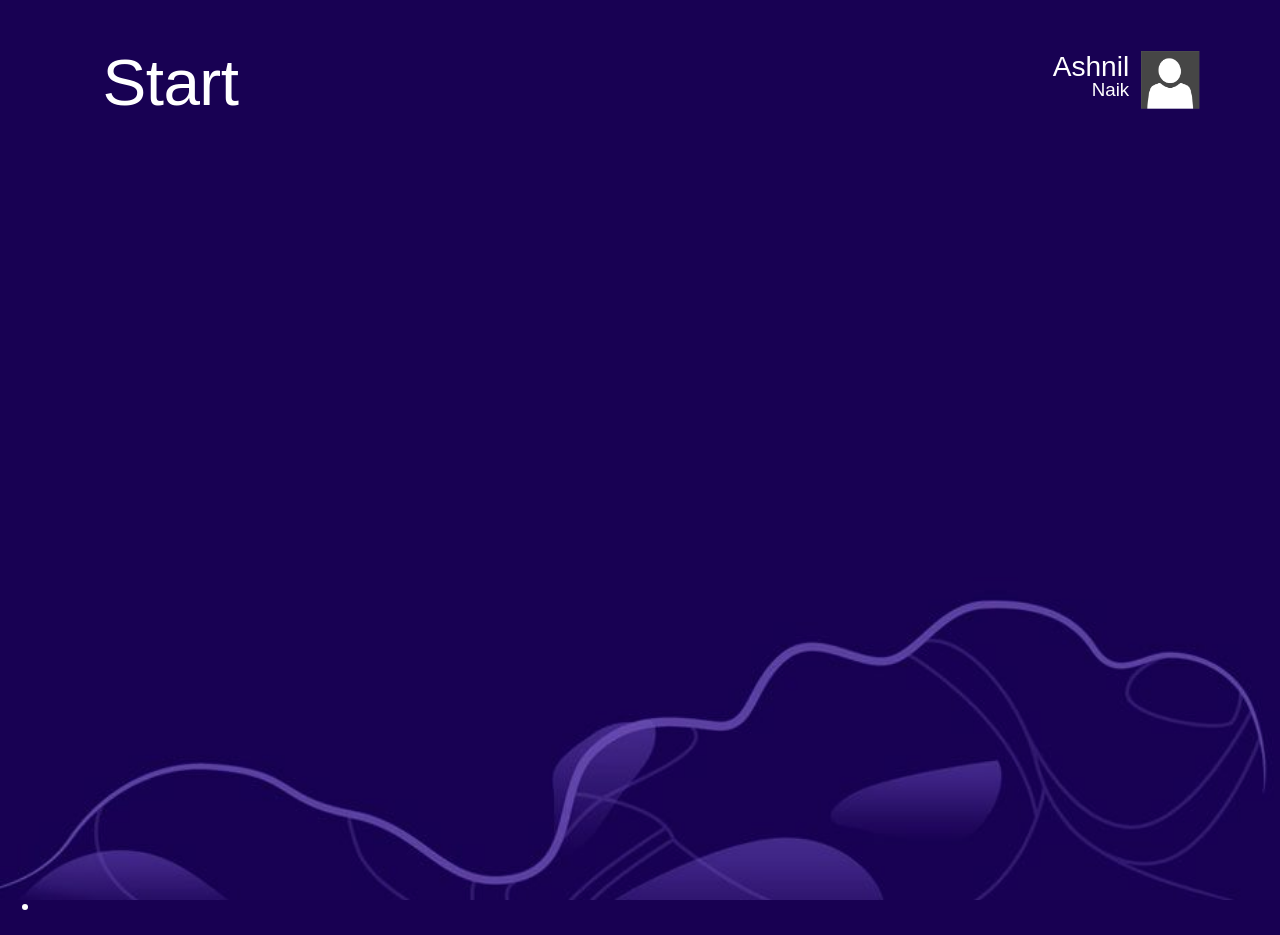
==== commit 711e4227: "add hover and fixed css" ====
--- a/index.html
+++ b/index.html
@@ -53,6 +53,41 @@
             </div>
         </div>
         
+        <!-- TASKBAR -->
+        <div class="taskbar desktop-element">
+            <div class="start-button"><i class="ionicons ion-social-windows"></i></div>
+            <ul class="app-icon-set">
+                <li class="about active"><i class="ionicons ion-ios-keypad" style="color: #ff0033;"></i></li>
+                <li class="specifics active"><i class="ionicons ion-settings" style="color: #000;"></i></li>
+                <li class="share active"><i class="ionicons ion-android-share-alt" style="color: #7fff00;"></i></li>
+                <li class="copyright active"><i class="ionicons ion-ios-copy" style="color: #fff;"></i></li>
+            </ul>
+            <div class="charms-bar-activator-placer"></div>
+            <div class="date-time">
+               <p class="time"></p>
+               <p class="date"></p>
+            </div>
+            <ul class="notification-area">
+                <li title="Speakers: 100%"><i class="ionicons ion-android-volume-up"></i></li>
+                <li title="80% remaining"><i class="ionicons ion-battery-half"></i></li>
+                <li title="Internet Access"><i class="ionicons ion-connection-bars"></i></li>
+                <li title="Action Center"><i class="ionicons ion-flag"></i></li>
+                <li title="Onedrive: Files are up to date"><i class="ionicons ion-cloud"></i></li>
+            </ul>
+        </div>
+        
+        <!-- LOGON -->
+        <div class="logon-splash-screen">
+            <div class="date-time">
+                <p class="time"></p>
+                <p class="date"></p>
+            </div>
+            <div class="icon-set">
+                <p><i class="ionicons ion-connection-bars"></i></p>
+                <p><i class="ionicons ion-battery-half"></i></p>
+            </div>
+        </div>
+
         <!-- CHARMS BAR -->
         <ul class="charms-bar">
             <li><i class="ionicons ion-ios-search-strong"></i><span class="text">Search</span></li>
@@ -75,6 +110,7 @@
         
         <div class="charms-bar-activator-top"></div>
         <div class="charms-bar-activator-bottom"></div>
+        <div class="charms-bar-activator-middle"></div>
         
         <!-- START MENU -->
         <div class="start-menu">
@@ -151,9 +187,8 @@
                     <li class="small gray"><i class="ionicons ion-ios-trash"></i><span class="text">Recycle Bin</span></li>
                     <li class="darkCobalt"><i class="ionicons ion-monitor"></i><span class="text">Desktop</span></li>
                 </ul>
-
-
-            
+            </div>
+            <div class="desktop-activator"><i class="ionicons ion-social-windows"></i></div>
         </div>
         
         <!-- APPS -->
@@ -273,4 +308,4 @@
            <source src="sounds/WindowsError.wav" type="audio/wav">
        </audio>
     </body>
-</html>
+</html>
--- a/css/main.min.css
+++ b/css/main.min.css
@@ -1 +1 @@
-.brand{background:rgba(27,161,226,.7)}.green{background:#32cd32}.emerald{background:#008a00}.teal{background:#00aba9}.cobalt{background:#0050ef}.indigo{background:#6a00ff}.violet{background:#a0f}.pink{background:#dc4fad}.magenta{background:#d80073}.crimson{background:#a20025}.red,.app .action-buttons .close{background:#ce352c}.orange{background:#fa6800}.amber{background:#f0a30a}.gray{background:#555}.darkIndigo{background:#4b0096}.darkCyan{background:#1b6eae}.darkCobalt{background:#00356a}.darkTeal{background:#004050}.darkViolet{background:#57169a}.darkBlue,.app .action-buttons .minimize:hover,.app .action-buttons .maximize:hover{background:#16499a}.lightBlue{background:#4390df}.lightRed,.app .action-buttons .close:hover{background:#da5a53}.loveRed{background:red}.lighterBlue{background:#0cf}.blue{background:#00aff0}@font-face{font-family:"Open Sans Light";font-style:normal;font-weight:300;src:local("Segoe UI Light"),local("Open Sans Light"),local("OpenSans-Light"),url(https://themes.googleusercontent.com/static/fonts/opensans/v8/DXI1ORHCpsQm3Vp6mXoaTZ1r3JsPcQLi8jytr04NNhU.woff) format("woff")}@font-face{font-family:"Open Sans";font-style:normal;font-weight:400;src:local("Segoe UI"),local("Open Sans"),local("OpenSans"),url(https://themes.googleusercontent.com/static/fonts/opensans/v8/K88pR3goAWT7BTt32Z01mz8E0i7KZn-EPnyo3HZu7kw.woff) format("woff")}html,body{width:100%;margin:0;padding:0;font-family:"Segoe UI","Open Sans",serif;font-weight:lighter;font-size:2.0833333333vh;font-size-adjust:100%;color:#fff;background-color:#180052;overflow:hidden}body *{-webkit-user-select:none;-moz-user-select:none;-ms-user-select:none;user-select:none;cursor:default}h1,h2,h3,h4,h5,h6,p{font-weight:lighter;margin:0;padding:0;-webkit-margin-before:0;-webkit-margin-after:0}a,a:visited,a:link{text-decoration:none;color:inherit}::selection{color:#fff;background-color:inherit}::-moz-selection{color:#fff;background-color:inherit}.boot-screen{position:absolute;display:block}.logon-splash-screen,.user-logon-screen,.start-menu{position:absolute;overflow:hidden;display:none}.ion-battery-full,.ion-battery-half,.ion-battery-low,.ion-battery-empty,.ion-battery-charging{-webkit-transform:rotate(-90deg);-moz-transform:rotate(-90deg);-ms-transform:rotate(-90deg);-o-transform:rotate(-90deg);transform:rotate(-90deg)}*[data-tooltip]{position:relative}*[data-tooltip]:after{content:attr(data-tooltip);position:absolute;left:0;bottom:100%;padding:.9114583333vh 1.953125vh;font-size:1.6276041667vh;font-weight:normal;white-space:nowrap;color:#222;background-color:#fff;border:solid .1302083333vh #222;opacity:0;-webkit-transition:opacity 500ms;-moz-transition:opacity 500ms;transition:opacity 500ms}*[data-tooltip]:hover:after{opacity:1}.brand{background:rgba(27,161,226,.7)}.green{background:#32cd32}.emerald{background:#008a00}.teal{background:#00aba9}.cobalt{background:#0050ef}.indigo{background:#6a00ff}.violet{background:#a0f}.pink{background:#dc4fad}.magenta{background:#d80073}.crimson{background:#a20025}.red,.app .action-buttons .close{background:#ce352c}.orange{background:#fa6800}.amber{background:#f0a30a}.gray{background:#555}.darkIndigo{background:#4b0096}.darkCyan{background:#1b6eae}.darkCobalt{background:#00356a}.darkTeal{background:#004050}.darkViolet{background:#57169a}.darkBlue,.app .action-buttons .minimize:hover,.app .action-buttons .maximize:hover{background:#16499a}.lightBlue{background:#4390df}.lightRed,.app .action-buttons .close:hover{background:#da5a53}.loveRed{background:red}.lighterBlue{background:#0cf}.blue{background:#00aff0}.boot-screen{width:100%;height:100vh;text-align:center;cursor:none !important;background-color:#000;z-index:0}.boot-screen .boot-logo{width:20.703125vh;height:20.4427083333vh;margin-top:20vh}.boot-screen .loader{position:absolute;top:80vh;left:50vw}.wBall{width:3.6458333333vh;height:3.6458333333vh;position:absolute;opacity:0;-webkit-transform:rotate(225deg);-moz-transform:rotate(225deg);-ms-transform:rotate(225deg);-o-transform:rotate(225deg);transform:rotate(225deg);-webkit-animation:orbit 4.4s infinite;-moz-animation:orbit 4.4s infinite;animation:orbit 4.4s infinite}.wBall .wInnerBall{width:.390625vh;height:.390625vh;position:absolute;background:#fff;left:0;top:0;border-top-left-radius:1.4322916667vh;border-top-right-radius:1.4322916667vh;border-bottom-right-radius:1.4322916667vh;border-top-right-radius:1.4322916667vh;border-bottom-left-radius:1.4322916667vh;border-bottom-right-radius:1.4322916667vh;border-bottom-left-radius:1.4322916667vh;border-top-left-radius:1.4322916667vh}#wBall_1{-webkit-animation-delay:.96s;-moz-animation-delay:.96s;animation-delay:.96s}#wBall_2{-webkit-animation-delay:.19s;-moz-animation-delay:.19s;animation-delay:.19s}#wBall_3{-webkit-animation-delay:.38s;-moz-animation-delay:.38s;animation-delay:.38s}#wBall_4{-webkit-animation-delay:.58s;-moz-animation-delay:.58s;animation-delay:.58s}#wBall_5{-webkit-animation-delay:.77s;-moz-animation-delay:.77s;animation-delay:.77s}@-webkit-keyframes orbit{0%{opacity:1;z-index:99;-webkit-transform:rotate(180deg);animation-timing-function:ease-out}7%{opacity:1;-webkit-transform:rotate(300deg);animation-timing-function:linear;origin:0%}30%{opacity:1;-webkit-transform:rotate(410deg);animation-timing-function:ease-in-out;origin:7%}39%{opacity:1;-webkit-transform:rotate(645deg);animation-timing-function:linear;origin:30%}70%{opacity:1;-webkit-transform:rotate(770deg);animation-timing-function:ease-out;origin:39%}75%{opacity:1;-webkit-transform:rotate(900deg);animation-timing-function:ease-out;origin:70%}76%{opacity:0;-webkit-transform:rotate(900deg)}100%{opacity:0;-webkit-transform:rotate(900deg)}}@-moz-keyframes orbit{0%{opacity:1;z-index:99;-moz-transform:rotate(180deg);animation-timing-function:ease-out}7%{opacity:1;-moz-transform:rotate(300deg);animation-timing-function:linear;origin:0%}30%{opacity:1;-moz-transform:rotate(410deg);animation-timing-function:ease-in-out;origin:7%}39%{opacity:1;-moz-transform:rotate(645deg);animation-timing-function:linear;origin:30%}70%{opacity:1;-moz-transform:rotate(770deg);animation-timing-function:ease-out;origin:39%}75%{opacity:1;-moz-transform:rotate(900deg);animation-timing-function:ease-out;origin:70%}76%{opacity:0;-moz-transform:rotate(900deg)}100%{opacity:0;-moz-transform:rotate(900deg)}}@keyframes orbit{0%{opacity:1;z-index:99;-webkit-transform:rotate(180deg);-moz-transform:rotate(180deg);-ms-transform:rotate(180deg);-o-transform:rotate(180deg);transform:rotate(180deg);animation-timing-function:ease-out}7%{opacity:1;-webkit-transform:rotate(300deg);-moz-transform:rotate(300deg);-ms-transform:rotate(300deg);-o-transform:rotate(300deg);transform:rotate(300deg);animation-timing-function:linear;origin:0%}30%{opacity:1;-webkit-transform:rotate(410deg);-moz-transform:rotate(410deg);-ms-transform:rotate(410deg);-o-transform:rotate(410deg);transform:rotate(410deg);animation-timing-function:ease-in-out;origin:7%}39%{opacity:1;-webkit-transform:rotate(645deg);-moz-transform:rotate(645deg);-ms-transform:rotate(645deg);-o-transform:rotate(645deg);transform:rotate(645deg);animation-timing-function:linear;origin:30%}70%{opacity:1;-webkit-transform:rotate(770deg);-moz-transform:rotate(770deg);-ms-transform:rotate(770deg);-o-transform:rotate(770deg);transform:rotate(770deg);animation-timing-function:ease-out;origin:39%}75%{opacity:1;-webkit-transform:rotate(900deg);-moz-transform:rotate(900deg);-ms-transform:rotate(900deg);-o-transform:rotate(900deg);transform:rotate(900deg);animation-timing-function:ease-out;origin:70%}76%{opacity:0;-webkit-transform:rotate(900deg);-moz-transform:rotate(900deg);-ms-transform:rotate(900deg);-o-transform:rotate(900deg);transform:rotate(900deg)}100%{opacity:0;-webkit-transform:rotate(900deg);-moz-transform:rotate(900deg);-ms-transform:rotate(900deg);-o-transform:rotate(900deg);transform:rotate(900deg)}}.brand{background:rgba(27,161,226,.7)}.green{background:#32cd32}.emerald{background:#008a00}.teal{background:#00aba9}.cobalt{background:#0050ef}.indigo{background:#6a00ff}.violet{background:#a0f}.pink{background:#dc4fad}.magenta{background:#d80073}.crimson{background:#a20025}.red,.app .action-buttons .close{background:#ce352c}.orange{background:#fa6800}.amber{background:#f0a30a}.gray{background:#555}.darkIndigo{background:#4b0096}.darkCyan{background:#1b6eae}.darkCobalt{background:#00356a}.darkTeal{background:#004050}.darkViolet{background:#57169a}.darkBlue,.app .action-buttons .minimize:hover,.app .action-buttons .maximize:hover{background:#16499a}.lightBlue{background:#4390df}.lightRed,.app .action-buttons .close:hover{background:#da5a53}.loveRed{background:red}.lighterBlue{background:#0cf}.blue{background:#00aff0}.logon-splash-screen{width:100%;height:100vh;top:0vh;background-image:url("../img/cover.jpg");background-position:center;background-size:cover;z-index:2;-webkit-transition:all 500ms cubic-bezier(0.25, 0.46, 0.45, 0.94);-moz-transition:all 500ms cubic-bezier(0.25, 0.46, 0.45, 0.94);transition:all 500ms cubic-bezier(0.25, 0.46, 0.45, 0.94)}.logon-splash-screen .date-time{position:absolute;top:50vh;left:6vw}.logon-splash-screen .time{font-size:900%}.logon-splash-screen .date{font-size:350%}.logon-splash-screen .icon-set{position:absolute;bottom:5vh;left:6vw}.logon-splash-screen .icon-set p{display:inline-block;padding:1.5625vh 2.0833333333vh;font-size:3.125vh}.user-logon-screen{width:100%;height:100vh;top:0vh;z-index:1;background-color:#180052}.user-logon-screen .user-info{position:absolute;height:27vh}.user-logon-screen .user-info .back{float:left;font-size:3.125vh;margin-right:1.8301610542vw;border:solid .2604166667vh #fff;border-radius:100%;padding:0 .9114583333vh;color:#fff;-webkit-transition:background-color 250ms;-moz-transition:background-color 250ms;transition:background-color 250ms}.user-logon-screen .user-info .back:hover{background-color:#4617b4}.user-logon-screen .user-info .back:active,.user-logon-screen .user-info .back:focus{color:#180052;background-color:#fff}.user-logon-screen .user-info .profile-picture{width:30%;height:100%;margin-right:1.4641288433vw}.user-logon-screen .user-info .details{width:50%}.user-logon-screen .user-info .name{font-size:3.375vh}.user-logon-screen .user-info .status{color:#c1c1c1}.user-logon-screen .user-info .password-holder,.user-logon-screen .user-info .caps-warning,.user-logon-screen .user-info .success-box,.user-logon-screen .user-info .error-box{position:relative;width:100%;height:auto;margin-top:3.2552083333vh}.user-logon-screen .user-info input[type=password]{width:100%;color:#000;border:none;-webkit-box-sizing:border-box;-moz-box-sizing:border-box;box-sizing:border-box;font-family:"Helvetica Neue","Helvetica","Roboto","Arial",sans-serif}.user-logon-screen .user-info input[type=password]::selection{color:#fff;background-color:#4617b4}.user-logon-screen .user-info input[type=password]::-moz-selection{color:#fff;background-color:#4617b4}.user-logon-screen .user-info .enter-password{display:inline-block;position:absolute;top:.2604166667vh;right:.2604166667vh;font-weight:bolder;color:#fff;background-color:#180052;-webkit-transition:background-color 250ms;-moz-transition:background-color 250ms;transition:background-color 250ms}.user-logon-screen .user-info .enter-password:hover{background-color:#4617b4}.user-logon-screen .user-info .caps-warning,.user-logon-screen .user-info .success-box,.user-logon-screen .user-info .error-box{display:none}.user-logon-screen .user-info .loader{display:inline-block;vertical-align:text-bottom}.user-logon-screen .user-info .wInnerBall{width:.390625vh;height:.390625vh}.user-logon-screen .user-info .success-box p{font-size:3.375vh;margin-left:6.5104166667vh}.user-logon-screen .user-info .error-msg{color:#ff0}.user-logon-screen .user-info .btn-error{display:block;width:9.765625vh;padding:.2604166667vh 1.0416666667vh;text-align:center;margin:1.3020833333vh 0;border:solid .2604166667vh #fff;background-color:#180052;-webkit-transition:background-color 250ms;-moz-transition:background-color 250ms;transition:background-color 250ms}.user-logon-screen .user-info .btn-error:hover{background-color:#4617b4}.user-logon-screen .icon-set{position:absolute;bottom:5vh;left:4vw}.user-logon-screen .icon-set p{font-size:3.125vh;display:inline-block;padding:1.5625vh 2.0833333333vh;margin-right:1.3020833333vh;background-color:#180052;-webkit-transition:background-color 250ms;-moz-transition:background-color 250ms;transition:background-color 250ms}.user-logon-screen .icon-set p:hover{background-color:#4617b4}.user-logon-screen .power-button{position:absolute;bottom:5vh;right:2vw;font-size:3.125vh;display:inline-block;padding:1.5625vh 2.0833333333vh}.user-logon-screen .power-button:hover{background-color:#4617b4}.user-logon-screen .power-dropdown{opacity:0;z-index:-1;position:absolute;bottom:12vh;right:.2604166667vh;margin:0;padding:1.0416666667vh 0;color:#000;background-color:#fff;-webkit-transform:translateY(2.6041666667vh);-moz-transform:translateY(2.6041666667vh);-ms-transform:translateY(2.6041666667vh);-o-transform:translateY(2.6041666667vh);transform:translateY(2.6041666667vh);-webkit-transition:opacity 400ms,-webkit-transform 600ms;-moz-transition:opacity 400ms,-moz-transform 600ms;transition:opacity 400ms,transform 600ms}.user-logon-screen .power-dropdown li{list-style-type:none;display:block;font-weight:bold;padding:1.3020833333vh 2.6041666667vh;-webkit-transition:background-color 250ms;-moz-transition:background-color 250ms;transition:background-color 250ms}.user-logon-screen .power-dropdown li:hover{background-color:#c1c1c1}.user-logon-screen .power-dropdown .disabled{color:#999}.user-logon-screen .power-dropdown .disabled:hover{background-color:rgba(0,0,0,0)}.user-logon-screen .show-power-dropdown{z-index:inherit;-webkit-transform:translateY(0px);-moz-transform:translateY(0px);-ms-transform:translateY(0px);-o-transform:translateY(0px);transform:translateY(0px);opacity:1}@media only screen and (min-width: 480px){.user-info{top:22vh;left:50vw;width:50vw;margin-left:-24vw}.user-info .profile-picture,.user-info .details{float:left}.user-info input[type=password]{padding:.78125vh 1.3020833333vh}.user-info .enter-password{padding:.2604166667vh .78125vh .390625vh 1.0416666667vh}}@media only screen and (max-width: 480px){.user-info{top:10vh;left:10vw;width:90vw;margin-left:10vw;font-size:16px}.user-info input[type=password]{padding:1.953125vh .78125vh 1.953125vh 1.953125vh}.user-info .enter-password{padding:1.3020833333vh 3.90625vh}}.start-menu{width:100%;height:100vh;background-image:url("../img/start-menu-bg.jpg");background-position:center;background-size:cover;z-index:9}.start-menu .info{position:relative;top:0;left:0;width:100%;height:20vh;-webkit-box-sizing:border-box;-moz-box-sizing:border-box;box-sizing:border-box;padding:5vh 4vw 5vh 8vw;z-index:11}.start-menu .info h1{font-size:7.2916666667vh;float:left}.start-menu .info .user{float:right;width:19.53125vh;height:6.5104166667vh;padding:.6510416667vh 3.2552083333vh 1.3020833333vh;background-color:rgba(0,0,0,0)}.start-menu .info .user:hover{background-color:#4617b4}.start-menu .info h2{font-size:3.125vh;float:right;text-align:right;margin-right:1.3020833333vh}.start-menu .info h2 span{font-size:2.0833333333vh;position:relative;top:-1.3020833333vh}.start-menu .info img{width:6.5104166667vh;height:6.5104166667vh;float:right}.start-menu .info .user-menu-dropdown{opacity:0;position:absolute;top:-100%;right:4vw;margin:0;padding:1.0416666667vh 0;float:right;color:#000;background-color:#fff;-webkit-transform:translateY(-2.6041666667vh);-moz-transform:translateY(-2.6041666667vh);-ms-transform:translateY(-2.6041666667vh);-o-transform:translateY(-2.6041666667vh);transform:translateY(-2.6041666667vh);-webkit-transition:opacity 400ms,-webkit-transform 600ms;-moz-transition:opacity 400ms,-moz-transform 600ms;transition:opacity 400ms,transform 600ms}.start-menu .info .user-menu-dropdown li{list-style-type:none;display:block;font-weight:bold;white-space:nowrap;padding:1.3020833333vh 6.5104166667vh 1.3020833333vh 2.6041666667vh;-webkit-transition:background-color 250ms;-moz-transition:background-color 250ms;transition:background-color 250ms}.start-menu .info .user-menu-dropdown li:hover{background-color:#c1c1c1}.start-menu .info .user-menu-dropdown .disabled{color:#999}.start-menu .info .user-menu-dropdown .disabled:hover{background-color:rgba(0,0,0,0)}.start-menu .info .show-user-menu-dropdown{top:13.671875vh;opacity:1;-webkit-transform:translateY(0vh);-moz-transform:translateY(0vh);-ms-transform:translateY(0vh);-o-transform:translateY(0vh);transform:translateY(0vh)}.start-menu .metro-ui{position:relative;left:0;width:100%;height:80vh;overflow-x:auto;overflow-y:hidden;white-space:nowrap;-webkit-box-sizing:border-box;-moz-box-sizing:border-box;box-sizing:border-box;padding:2vh 8vw;z-index:10}.start-menu .metro-ui-grid{opacity:0;display:inline-grid;grid-template-rows:repeat(4, 15.625vh);grid-auto-columns:16.2760416667vh;grid-auto-flow:column dense;gap:1.0416666667vh;align-content:start;height:67.7083333333vh;margin:0;padding:0;margin-right:1.5625vh;vertical-align:top;-webkit-transform:translateX(13.0208333333vh) scale(0.75);-moz-transform:translateX(13.0208333333vh) scale(0.75);-ms-transform:translateX(13.0208333333vh) scale(0.75);-o-transform:translateX(13.0208333333vh) scale(0.75);transform:translateX(13.0208333333vh) scale(0.75);-webkit-transition:all 600ms;-moz-transition:all 600ms;transition:all 600ms}.start-menu .metro-ui-grid li{position:relative;grid-column:span 2;width:auto;height:auto;list-style-type:none;margin:0;text-align:left;border:solid .1302083333vh rgba(0,0,0,0);box-sizing:border-box}.start-menu .metro-ui-grid li.aboutme-tile,.start-menu .metro-ui-grid li.mail-tile{grid-column:span 2 !important;width:28vh !important;height:28vh !important}.start-menu .metro-ui-grid li:hover{border:solid .1302083333vh #999}.start-menu .metro-ui-grid li:active,.start-menu .metro-ui-grid li:focus{border:solid .2604166667vh #999}.start-menu .metro-ui-grid .small{grid-column:span 1}.start-menu .metro-ui-grid .brand{grid-column:span 4}.start-menu .metro-ui-grid .brand a{display:block;height:100%;color:inherit}.start-menu .metro-ui-grid .brand img{position:absolute;top:1.0416666667vh;left:1.0416666667vh;height:10.4166666667vh;width:10.4166666667vh;object-fit:cover}.start-menu .metro-ui-grid .ionicons{position:absolute;top:.78125vh;left:1.3020833333vh;margin:0;font-size:500%;line-height:1}.start-menu .metro-ui-grid .text{position:absolute;left:1.3020833333vh;bottom:1.0416666667vh}.start-menu .grid-1,.start-menu .grid-2,.start-menu .grid-3{width:auto}.start-menu .grid-2,.start-menu .grid-3{margin-right:5.2083333333vh}.start-menu .activate-metro-ui-grid{opacity:1;-webkit-transform:translateX(0px) scale(1);-moz-transform:translateX(0px) scale(1);-ms-transform:translateX(0px) scale(1);-o-transform:translateX(0px) scale(1);transform:translateX(0px) scale(1)}.brand{background:rgba(27,161,226,.7)}.green{background:#32cd32}.emerald{background:#008a00}.teal{background:#00aba9}.cobalt{background:#0050ef}.indigo{background:#6a00ff}.violet{background:#a0f}.pink{background:#dc4fad}.magenta{background:#d80073}.crimson{background:#a20025}.red,.app .action-buttons .close{background:#ce352c}.orange{background:#fa6800}.amber{background:#f0a30a}.gray{background:#555}.darkIndigo{background:#4b0096}.darkCyan{background:#1b6eae}.darkCobalt{background:#00356a}.darkTeal{background:#004050}.darkViolet{background:#57169a}.darkBlue,.app .action-buttons .minimize:hover,.app .action-buttons .maximize:hover{background:#16499a}.lightBlue{background:#4390df}.lightRed,.app .action-buttons .close:hover{background:#da5a53}.loveRed{background:red}.lighterBlue{background:#0cf}.blue{background:#00aff0}.app{display:none;position:absolute;overflow:hidden;color:#000;border-top:none;border-bottom:solid 1.0416666667vh rgba(27,161,226,.7);border-left:solid 1.0416666667vh rgba(27,161,226,.7);border-right:solid 1.0416666667vh rgba(27,161,226,.7);background-color:#fff;box-shadow:0 0 .1302083333vh #000;-webkit-box-sizing:border-box;-moz-box-sizing:border-box;box-sizing:border-box;padding:3.90625vh 0 0;-webkit-transform:scale(1);-moz-transform:scale(1);-ms-transform:scale(1);-o-transform:scale(1);transform:scale(1);-webkit-transition:-webkit-transform 200ms;-moz-transition:-moz-transform 200ms;transition:transform 200ms}.app .title{position:absolute;top:0;left:0;width:100%;font-size:2.34375vh;text-align:center;padding:.2604166667vh 0 .5208333333vh;background-color:rgba(27,161,226,.7)}.app .action-buttons{margin:0;padding:0;position:absolute;top:0;right:0}.app .action-buttons li{float:right;list-style-type:none;font-weight:bolder}.app .action-buttons .close{padding:0 2.6041666667vh;color:#fff}.app .action-buttons .minimize,.app .action-buttons .maximize{padding:0 1.3020833333vh;color:#000}.app .action-buttons .minimize:hover,.app .action-buttons .maximize:hover{color:#fff}.app .action-buttons .disabled{background:rgba(0,0,0,0);color:#777}.app .action-buttons .disabled:hover{background:rgba(0,0,0,0);color:#777}.app .head{text-align:center;font-size:250%}.app .divider{border-bottom:solid 1px #000;margin:3.2552083333vh auto}.app .container{width:100%;height:100%;overflow-y:auto;-webkit-box-sizing:border-box;-moz-box-sizing:border-box;box-sizing:border-box;padding:2.6041666667vh 6.5104166667vh}.app .btn-ok{float:right;padding:2px 30px;border-radius:2px;font-weight:normal;border:none;-webkit-box-shadow:0 0 1px 1px #069;-moz-box-shadow:0 0 1px 1px #069;box-shadow:0 0 1px 1px #069;background:-webkit-linear-gradient(#fff, #ddd) top no-repeat;background:linear-gradient(#fff, #ddd) top no-repeat;-webkit-transition:all 250ms;-moz-transition:all 250ms;transition:all 250ms}.app .btn-ok:hover{background:-webkit-linear-gradient(#ddd, #fff) top no-repeat;background:linear-gradient(#ddd, #fff) top no-repeat}.app .btn-ok:active,.app .btn-ok:focus{background:#ddd}.about{top:10vh;left:5vw;width:88.5416666667vh;z-index:5}.about .head{color:#00bcf2}.specifics{top:5vh;left:35vw;width:104.1666666667vh;height:78.125vh;z-index:5}.specifics h2{margin-top:1.953125vh}.specifics .built{text-align:center;font-size:2.6041666667vh;vertical-align:top;margin:3.2552083333vh auto}.specifics .built .ionicons{font-size:3.90625vh}.copyright{top:55vh;left:20vw;z-index:5}.share{top:32vh;right:10vw;z-index:5}.share .head{color:#32cd32}.alert{top:15vh;left:36vw;z-index:7}.alert .ion-alert{color:red;font-size:3.125vh}.inactive{z-index:4;border-top:none;border-bottom:solid 1.0416666667vh #eee;border-left:solid 1.0416666667vh #eee;border-right:solid 1.0416666667vh #eee}.inactive .title{background-color:#eee}.inactive .close{background:#999 !important}.inactive .close:hover{background:#da5a53 !important}.context-menu{display:none;visibility:hidden;position:absolute;margin:0;white-space:nowrap;font-size:1.5625vh;font-weight:normal;color:#000;background-color:#fff;box-shadow:.2604166667vh .2604166667vh .6510416667vh rgba(0,0,0,.8);border:solid 1px rgba(0,0,0,.4);padding:.2604166667vh;z-index:-10}.context-menu>li{position:relative;padding:.2604166667vh 9.765625vh .2604166667vh 3.90625vh;list-style-type:none;border:solid 1px rgba(0,0,0,0)}.context-menu>li ul{display:none;position:absolute;top:-.6510416667vh;left:100%;margin:0;white-space:nowrap;font-size:1.5625vh;font-weight:normal;color:#000;background-color:#fff;border:solid 1px rgba(0,0,0,.4);padding:.1302083333vh;box-shadow:.2604166667vh .2604166667vh .6510416667vh rgba(0,0,0,.8)}.context-menu>li ul li{list-style-type:none;border:solid 1px rgba(0,0,0,0);padding:.2604166667vh 6.5104166667vh .2604166667vh 3.90625vh}.context-menu li:hover{background-color:#def;border:solid 1px #00bfff}.context-menu li:hover ul{display:block}.context-menu li.disabled{color:#999}.context-menu li.disabled:hover{background-color:#eee;border:solid 1px #999}.context-menu li.divider{height:0;border-top:none;border-left:none;border-right:none;border-bottom:solid 1px rgba(0,0,0,.2);margin-bottom:.5208333333vh;background-color:rgba(0,0,0,0)}.context-menu li.divider:hover{border-top:none;border-left:none;border-right:none;border-bottom:solid 1px rgba(0,0,0,.2);background-color:rgba(0,0,0,0)}.context-menu i{position:absolute;right:.6510416667vh}/*# sourceMappingURL=main.min.css.map */
+.brand{background:rgba(27,161,226,.7)}.green{background:#32cd32}.emerald{background:#008a00}.teal{background:#00aba9}.cobalt{background:#0050ef}.indigo{background:#6a00ff}.violet{background:#a0f}.pink{background:#dc4fad}.magenta{background:#d80073}.crimson{background:#a20025}.red,.app .action-buttons .close{background:#ce352c}.orange{background:#fa6800}.amber{background:#f0a30a}.gray{background:#555}.darkIndigo{background:#4b0096}.darkCyan{background:#1b6eae}.darkCobalt{background:#00356a}.darkTeal{background:#004050}.darkViolet{background:#57169a}.darkBlue,.app .action-buttons .minimize:hover,.app .action-buttons .maximize:hover{background:#16499a}.lightBlue{background:#4390df}.lightRed,.app .action-buttons .close:hover{background:#da5a53}.loveRed{background:red}.lighterBlue{background:#0cf}.blue{background:#00aff0}.socialGithub{background:#24292e}.socialDocker{background:#4581c6}.kubernetes{background:#326ce5}.terraform{background:#7b42bc}.sonarqube{background:#5493d8}.datadog{background:#632ca6}.istio{background:#7958c9}.powerShell{background:#012456}@font-face{font-family:"Open Sans Light";font-style:normal;font-weight:300;src:local("Segoe UI Light"),local("Open Sans Light"),local("OpenSans-Light"),url(https://themes.googleusercontent.com/static/fonts/opensans/v8/DXI1ORHCpsQm3Vp6mXoaTZ1r3JsPcQLi8jytr04NNhU.woff) format("woff")}@font-face{font-family:"Open Sans";font-style:normal;font-weight:400;src:local("Segoe UI"),local("Open Sans"),local("OpenSans"),url(https://themes.googleusercontent.com/static/fonts/opensans/v8/K88pR3goAWT7BTt32Z01mz8E0i7KZn-EPnyo3HZu7kw.woff) format("woff")}html,body{width:100%;margin:0;padding:0;font-family:"Segoe UI","Open Sans",serif;font-weight:lighter;font-size:2.0833333333vh;font-size-adjust:100%;color:#fff;background-color:#180052;overflow:hidden}body *{-webkit-user-select:none;-moz-user-select:none;-ms-user-select:none;user-select:none;cursor:default}h1,h2,h3,h4,h5,h6,p{font-weight:lighter;margin:0;padding:0;-webkit-margin-before:0;-webkit-margin-after:0}a,a:visited,a:link{text-decoration:none;color:inherit}::selection{color:#fff;background-color:inherit}::-moz-selection{color:#fff;background-color:inherit}.boot-screen{position:absolute;display:block}.logon-splash-screen,.user-logon-screen,.start-menu{position:absolute;overflow:hidden;display:none}.ion-battery-full,.ion-battery-half,.ion-battery-low,.ion-battery-empty,.ion-battery-charging{-webkit-transform:rotate(-90deg);-moz-transform:rotate(-90deg);-ms-transform:rotate(-90deg);-o-transform:rotate(-90deg);transform:rotate(-90deg)}*[data-tooltip]{position:relative}*[data-tooltip]:after{content:attr(data-tooltip);position:absolute;left:0;bottom:100%;padding:.9114583333vh 1.953125vh;font-size:1.6276041667vh;font-weight:normal;white-space:nowrap;color:#222;background-color:#fff;border:solid .1302083333vh #222;opacity:0;-webkit-transition:opacity 500ms;-moz-transition:opacity 500ms;transition:opacity 500ms}*[data-tooltip]:hover:after{opacity:1}.brand{background:rgba(27,161,226,.7)}.green{background:#32cd32}.emerald{background:#008a00}.teal{background:#00aba9}.cobalt{background:#0050ef}.indigo{background:#6a00ff}.violet{background:#a0f}.pink{background:#dc4fad}.magenta{background:#d80073}.crimson{background:#a20025}.red,.app .action-buttons .close{background:#ce352c}.orange{background:#fa6800}.amber{background:#f0a30a}.gray{background:#555}.darkIndigo{background:#4b0096}.darkCyan{background:#1b6eae}.darkCobalt{background:#00356a}.darkTeal{background:#004050}.darkViolet{background:#57169a}.darkBlue,.app .action-buttons .minimize:hover,.app .action-buttons .maximize:hover{background:#16499a}.lightBlue{background:#4390df}.lightRed,.app .action-buttons .close:hover{background:#da5a53}.loveRed{background:red}.lighterBlue{background:#0cf}.blue{background:#00aff0}.socialGithub{background:#24292e}.socialDocker{background:#4581c6}.kubernetes{background:#326ce5}.terraform{background:#7b42bc}.sonarqube{background:#5493d8}.datadog{background:#632ca6}.istio{background:#7958c9}.powerShell{background:#012456}.boot-screen{width:100%;height:100vh;text-align:center;cursor:none !important;background-color:#000;z-index:0}.boot-screen .boot-logo{width:20.703125vh;height:20.4427083333vh;margin-top:20vh}.boot-screen .loader{position:absolute;top:80vh;left:50vw}.wBall{width:3.6458333333vh;height:3.6458333333vh;position:absolute;opacity:0;-webkit-transform:rotate(225deg);-moz-transform:rotate(225deg);-ms-transform:rotate(225deg);-o-transform:rotate(225deg);transform:rotate(225deg);-webkit-animation:orbit 4.4s infinite;-moz-animation:orbit 4.4s infinite;animation:orbit 4.4s infinite}.wBall .wInnerBall{width:.390625vh;height:.390625vh;position:absolute;background:#fff;left:0;top:0;border-top-left-radius:1.4322916667vh;border-top-right-radius:1.4322916667vh;border-bottom-right-radius:1.4322916667vh;border-top-right-radius:1.4322916667vh;border-bottom-left-radius:1.4322916667vh;border-bottom-right-radius:1.4322916667vh;border-bottom-left-radius:1.4322916667vh;border-top-left-radius:1.4322916667vh}#wBall_1{-webkit-animation-delay:.96s;-moz-animation-delay:.96s;animation-delay:.96s}#wBall_2{-webkit-animation-delay:.19s;-moz-animation-delay:.19s;animation-delay:.19s}#wBall_3{-webkit-animation-delay:.38s;-moz-animation-delay:.38s;animation-delay:.38s}#wBall_4{-webkit-animation-delay:.58s;-moz-animation-delay:.58s;animation-delay:.58s}#wBall_5{-webkit-animation-delay:.77s;-moz-animation-delay:.77s;animation-delay:.77s}@-webkit-keyframes orbit{0%{opacity:1;z-index:99;-webkit-transform:rotate(180deg);animation-timing-function:ease-out}7%{opacity:1;-webkit-transform:rotate(300deg);animation-timing-function:linear;origin:0%}30%{opacity:1;-webkit-transform:rotate(410deg);animation-timing-function:ease-in-out;origin:7%}39%{opacity:1;-webkit-transform:rotate(645deg);animation-timing-function:linear;origin:30%}70%{opacity:1;-webkit-transform:rotate(770deg);animation-timing-function:ease-out;origin:39%}75%{opacity:1;-webkit-transform:rotate(900deg);animation-timing-function:ease-out;origin:70%}76%{opacity:0;-webkit-transform:rotate(900deg)}100%{opacity:0;-webkit-transform:rotate(900deg)}}@-moz-keyframes orbit{0%{opacity:1;z-index:99;-moz-transform:rotate(180deg);animation-timing-function:ease-out}7%{opacity:1;-moz-transform:rotate(300deg);animation-timing-function:linear;origin:0%}30%{opacity:1;-moz-transform:rotate(410deg);animation-timing-function:ease-in-out;origin:7%}39%{opacity:1;-moz-transform:rotate(645deg);animation-timing-function:linear;origin:30%}70%{opacity:1;-moz-transform:rotate(770deg);animation-timing-function:ease-out;origin:39%}75%{opacity:1;-moz-transform:rotate(900deg);animation-timing-function:ease-out;origin:70%}76%{opacity:0;-moz-transform:rotate(900deg)}100%{opacity:0;-moz-transform:rotate(900deg)}}@keyframes orbit{0%{opacity:1;z-index:99;-webkit-transform:rotate(180deg);-moz-transform:rotate(180deg);-ms-transform:rotate(180deg);-o-transform:rotate(180deg);transform:rotate(180deg);animation-timing-function:ease-out}7%{opacity:1;-webkit-transform:rotate(300deg);-moz-transform:rotate(300deg);-ms-transform:rotate(300deg);-o-transform:rotate(300deg);transform:rotate(300deg);animation-timing-function:linear;origin:0%}30%{opacity:1;-webkit-transform:rotate(410deg);-moz-transform:rotate(410deg);-ms-transform:rotate(410deg);-o-transform:rotate(410deg);transform:rotate(410deg);animation-timing-function:ease-in-out;origin:7%}39%{opacity:1;-webkit-transform:rotate(645deg);-moz-transform:rotate(645deg);-ms-transform:rotate(645deg);-o-transform:rotate(645deg);transform:rotate(645deg);animation-timing-function:linear;origin:30%}70%{opacity:1;-webkit-transform:rotate(770deg);-moz-transform:rotate(770deg);-ms-transform:rotate(770deg);-o-transform:rotate(770deg);transform:rotate(770deg);animation-timing-function:ease-out;origin:39%}75%{opacity:1;-webkit-transform:rotate(900deg);-moz-transform:rotate(900deg);-ms-transform:rotate(900deg);-o-transform:rotate(900deg);transform:rotate(900deg);animation-timing-function:ease-out;origin:70%}76%{opacity:0;-webkit-transform:rotate(900deg);-moz-transform:rotate(900deg);-ms-transform:rotate(900deg);-o-transform:rotate(900deg);transform:rotate(900deg)}100%{opacity:0;-webkit-transform:rotate(900deg);-moz-transform:rotate(900deg);-ms-transform:rotate(900deg);-o-transform:rotate(900deg);transform:rotate(900deg)}}.brand{background:rgba(27,161,226,.7)}.green{background:#32cd32}.emerald{background:#008a00}.teal{background:#00aba9}.cobalt{background:#0050ef}.indigo{background:#6a00ff}.violet{background:#a0f}.pink{background:#dc4fad}.magenta{background:#d80073}.crimson{background:#a20025}.red,.app .action-buttons .close{background:#ce352c}.orange{background:#fa6800}.amber{background:#f0a30a}.gray{background:#555}.darkIndigo{background:#4b0096}.darkCyan{background:#1b6eae}.darkCobalt{background:#00356a}.darkTeal{background:#004050}.darkViolet{background:#57169a}.darkBlue,.app .action-buttons .minimize:hover,.app .action-buttons .maximize:hover{background:#16499a}.lightBlue{background:#4390df}.lightRed,.app .action-buttons .close:hover{background:#da5a53}.loveRed{background:red}.lighterBlue{background:#0cf}.blue{background:#00aff0}.socialGithub{background:#24292e}.socialDocker{background:#4581c6}.kubernetes{background:#326ce5}.terraform{background:#7b42bc}.sonarqube{background:#5493d8}.datadog{background:#632ca6}.istio{background:#7958c9}.powerShell{background:#012456}.logon-splash-screen{width:100%;height:100vh;top:0vh;background-image:url("../img/cover.jpg");background-position:center;background-size:cover;z-index:2;-webkit-transition:all 500ms cubic-bezier(0.25, 0.46, 0.45, 0.94);-moz-transition:all 500ms cubic-bezier(0.25, 0.46, 0.45, 0.94);transition:all 500ms cubic-bezier(0.25, 0.46, 0.45, 0.94)}.logon-splash-screen .date-time{position:absolute;top:50vh;left:6vw}.logon-splash-screen .time{font-size:900%}.logon-splash-screen .date{font-size:350%}.logon-splash-screen .icon-set{position:absolute;bottom:5vh;left:6vw}.logon-splash-screen .icon-set p{display:inline-block;padding:1.5625vh 2.0833333333vh;font-size:3.125vh}.user-logon-screen{width:100%;height:100vh;top:0vh;z-index:1;background-color:#180052}.user-logon-screen .user-info{position:absolute;height:27vh}.user-logon-screen .user-info .back{float:left;font-size:3.125vh;margin-right:1.8301610542vw;border:solid .2604166667vh #fff;border-radius:100%;padding:0 .9114583333vh;color:#fff;-webkit-transition:background-color 250ms;-moz-transition:background-color 250ms;transition:background-color 250ms}.user-logon-screen .user-info .back:hover{background-color:#4617b4}.user-logon-screen .user-info .back:active,.user-logon-screen .user-info .back:focus{color:#180052;background-color:#fff}.user-logon-screen .user-info .profile-picture{width:30%;height:100%;margin-right:1.4641288433vw}.user-logon-screen .user-info .details{width:50%}.user-logon-screen .user-info .name{font-size:3.375vh}.user-logon-screen .user-info .status{color:#c1c1c1}.user-logon-screen .user-info .password-holder,.user-logon-screen .user-info .caps-warning,.user-logon-screen .user-info .success-box,.user-logon-screen .user-info .error-box{position:relative;width:100%;height:auto;margin-top:3.2552083333vh}.user-logon-screen .user-info input[type=password]{width:100%;color:#000;border:none;-webkit-box-sizing:border-box;-moz-box-sizing:border-box;box-sizing:border-box;font-family:"Helvetica Neue","Helvetica","Roboto","Arial",sans-serif}.user-logon-screen .user-info input[type=password]::selection{color:#fff;background-color:#4617b4}.user-logon-screen .user-info input[type=password]::-moz-selection{color:#fff;background-color:#4617b4}.user-logon-screen .user-info .enter-password{display:inline-block;position:absolute;top:.2604166667vh;right:.2604166667vh;font-weight:bolder;color:#fff;background-color:#180052;-webkit-transition:background-color 250ms;-moz-transition:background-color 250ms;transition:background-color 250ms}.user-logon-screen .user-info .enter-password:hover{background-color:#4617b4}.user-logon-screen .user-info .caps-warning,.user-logon-screen .user-info .success-box,.user-logon-screen .user-info .error-box{display:none}.user-logon-screen .user-info .loader{display:inline-block;vertical-align:text-bottom}.user-logon-screen .user-info .wInnerBall{width:.390625vh;height:.390625vh}.user-logon-screen .user-info .success-box p{font-size:3.375vh;margin-left:6.5104166667vh}.user-logon-screen .user-info .error-msg{color:#ff0}.user-logon-screen .user-info .btn-error{display:block;width:9.765625vh;padding:.2604166667vh 1.0416666667vh;text-align:center;margin:1.3020833333vh 0;border:solid .2604166667vh #fff;background-color:#180052;-webkit-transition:background-color 250ms;-moz-transition:background-color 250ms;transition:background-color 250ms}.user-logon-screen .user-info .btn-error:hover{background-color:#4617b4}.user-logon-screen .icon-set{position:absolute;bottom:5vh;left:4vw}.user-logon-screen .icon-set p{font-size:3.125vh;display:inline-block;padding:1.5625vh 2.0833333333vh;margin-right:1.3020833333vh;background-color:#180052;-webkit-transition:background-color 250ms;-moz-transition:background-color 250ms;transition:background-color 250ms}.user-logon-screen .icon-set p:hover{background-color:#4617b4}.user-logon-screen .power-button{position:absolute;bottom:5vh;right:2vw;font-size:3.125vh;display:inline-block;padding:1.5625vh 2.0833333333vh}.user-logon-screen .power-button:hover{background-color:#4617b4}.user-logon-screen .power-dropdown{opacity:0;z-index:-1;position:absolute;bottom:12vh;right:.2604166667vh;margin:0;padding:1.0416666667vh 0;color:#000;background-color:#fff;-webkit-transform:translateY(2.6041666667vh);-moz-transform:translateY(2.6041666667vh);-ms-transform:translateY(2.6041666667vh);-o-transform:translateY(2.6041666667vh);transform:translateY(2.6041666667vh);-webkit-transition:opacity 400ms,-webkit-transform 600ms;-moz-transition:opacity 400ms,-moz-transform 600ms;transition:opacity 400ms,transform 600ms}.user-logon-screen .power-dropdown li{list-style-type:none;display:block;font-weight:bold;padding:1.3020833333vh 2.6041666667vh;-webkit-transition:background-color 250ms;-moz-transition:background-color 250ms;transition:background-color 250ms}.user-logon-screen .power-dropdown li:hover{background-color:#c1c1c1}.user-logon-screen .power-dropdown .disabled{color:#999}.user-logon-screen .power-dropdown .disabled:hover{background-color:rgba(0,0,0,0)}.user-logon-screen .show-power-dropdown{z-index:inherit;-webkit-transform:translateY(0px);-moz-transform:translateY(0px);-ms-transform:translateY(0px);-o-transform:translateY(0px);transform:translateY(0px);opacity:1}@media only screen and (min-width: 480px){.user-info{top:22vh;left:50vw;width:50vw;margin-left:-24vw}.user-info .profile-picture,.user-info .details{float:left}.user-info input[type=password]{padding:.78125vh 1.3020833333vh}.user-info .enter-password{padding:.2604166667vh .78125vh .390625vh 1.0416666667vh}}@media only screen and (max-width: 480px){.user-info{top:10vh;left:10vw;width:90vw;margin-left:10vw;font-size:16px}.user-info input[type=password]{padding:1.953125vh .78125vh 1.953125vh 1.953125vh}.user-info .enter-password{padding:1.3020833333vh 3.90625vh}}.start-menu{width:100%;height:100vh;background-image:url("../img/start-menu-bg.jpg");background-position:center;background-size:cover;z-index:9}.start-menu .info{position:relative;top:0;left:0;width:100%;height:20vh;-webkit-box-sizing:border-box;-moz-box-sizing:border-box;box-sizing:border-box;padding:5vh 4vw 5vh 8vw;z-index:11}.start-menu .info h1{font-size:7.2916666667vh;float:left}.start-menu .info .user{float:right;width:19.53125vh;height:6.5104166667vh;padding:.6510416667vh 3.2552083333vh 1.3020833333vh;background-color:rgba(0,0,0,0)}.start-menu .info .user:hover{background-color:#4617b4}.start-menu .info h2{font-size:3.125vh;float:right;text-align:right;margin-right:1.3020833333vh}.start-menu .info h2 span{font-size:2.0833333333vh;position:relative;top:-1.3020833333vh}.start-menu .info img{width:6.5104166667vh;height:6.5104166667vh;float:right}.start-menu .info .user-menu-dropdown{opacity:0;position:absolute;top:-100%;right:4vw;margin:0;padding:1.0416666667vh 0;float:right;color:#000;background-color:#fff;-webkit-transform:translateY(-2.6041666667vh);-moz-transform:translateY(-2.6041666667vh);-ms-transform:translateY(-2.6041666667vh);-o-transform:translateY(-2.6041666667vh);transform:translateY(-2.6041666667vh);-webkit-transition:opacity 400ms,-webkit-transform 600ms;-moz-transition:opacity 400ms,-moz-transform 600ms;transition:opacity 400ms,transform 600ms}.start-menu .info .user-menu-dropdown li{list-style-type:none;display:block;font-weight:bold;white-space:nowrap;padding:1.3020833333vh 6.5104166667vh 1.3020833333vh 2.6041666667vh;-webkit-transition:background-color 250ms;-moz-transition:background-color 250ms;transition:background-color 250ms}.start-menu .info .user-menu-dropdown li:hover{background-color:#c1c1c1}.start-menu .info .user-menu-dropdown .disabled{color:#999}.start-menu .info .user-menu-dropdown .disabled:hover{background-color:rgba(0,0,0,0)}.start-menu .info .show-user-menu-dropdown{top:13.671875vh;opacity:1;-webkit-transform:translateY(0vh);-moz-transform:translateY(0vh);-ms-transform:translateY(0vh);-o-transform:translateY(0vh);transform:translateY(0vh)}.start-menu .metro-ui{position:relative;left:0;width:100%;height:80vh;overflow-x:auto;overflow-y:hidden;white-space:nowrap;-webkit-box-sizing:border-box;-moz-box-sizing:border-box;box-sizing:border-box;padding:2vh 8vw;z-index:10}.start-menu .metro-ui-grid{opacity:0;display:inline-grid;grid-template-rows:repeat(4, 15.625vh);grid-auto-columns:16.9270833333vh;grid-auto-flow:column dense;gap:.78125vh;align-content:start;height:auto;margin:0 3vh 0 0;padding:0;vertical-align:top;-webkit-transform:translateX(13.0208333333vh) scale(0.75);-moz-transform:translateX(13.0208333333vh) scale(0.75);-ms-transform:translateX(13.0208333333vh) scale(0.75);-o-transform:translateX(13.0208333333vh) scale(0.75);transform:translateX(13.0208333333vh) scale(0.75);-webkit-transition:all 600ms;-moz-transition:all 600ms;transition:all 600ms}.start-menu .metro-ui-grid li{position:relative;width:auto;height:auto;list-style-type:none;margin:0;text-align:left;border:solid .1302083333vh rgba(0,0,0,.1);box-sizing:border-box;cursor:default;-webkit-transition:border-color 200ms ease,-webkit-transform 100ms ease;-moz-transition:border-color 200ms ease,-moz-transform 100ms ease;transition:border-color 200ms ease,transform 100ms ease}.start-menu .metro-ui-grid li.brand{grid-column:span 4 !important;grid-row:span 2 !important}.start-menu .metro-ui-grid li.small{grid-column:span 1 !important}.start-menu .metro-ui-grid li:not(.brand):not(.small){grid-column:span 2 !important}.start-menu .metro-ui-grid li:not(.small){min-width:16.9270833333vh;min-height:15.625vh}.start-menu .metro-ui-grid li.small{min-width:16.9270833333vh;min-height:15.625vh}.start-menu .metro-ui-grid li:hover{border:2px solid rgba(255,255,255,.6);-webkit-transform:scale(1.02);-moz-transform:scale(1.02);-ms-transform:scale(1.02);-o-transform:scale(1.02);transform:scale(1.02)}.start-menu .metro-ui-grid li:active{border:2px solid rgba(255,255,255,.8);-webkit-transform:scale(0.98);-moz-transform:scale(0.98);-ms-transform:scale(0.98);-o-transform:scale(0.98);transform:scale(0.98)}.start-menu .metro-ui-grid .text{position:absolute;left:1.3020833333vh;bottom:1.0416666667vh;font-size:1.8229166667vh;color:#fff;text-shadow:1px 1px 2px rgba(0,0,0,.5);pointer-events:none}.start-menu .metro-ui-grid .ionicons,.start-menu .metro-ui-grid .ion{position:absolute;top:50%;left:50%;transform:translate(-50%, -50%);font-size:6.25vh;color:rgba(255,255,255,.9);pointer-events:none}.start-menu .metro-ui-grid .brand a{display:block;height:100%;color:inherit}.start-menu .metro-ui-grid .brand img{position:absolute;top:1.0416666667vh;left:1.0416666667vh;height:10.4166666667vh;width:10.4166666667vh;object-fit:cover}.start-menu .grid-1,.start-menu .grid-2,.start-menu .grid-3{width:auto}.start-menu .grid-2,.start-menu .grid-3{margin-right:5.2083333333vh}.start-menu .activate-metro-ui-grid{opacity:1;-webkit-transform:translateX(0px) scale(1);-moz-transform:translateX(0px) scale(1);-ms-transform:translateX(0px) scale(1);-o-transform:translateX(0px) scale(1);transform:translateX(0px) scale(1)}.brand{background:rgba(27,161,226,.7)}.green{background:#32cd32}.emerald{background:#008a00}.teal{background:#00aba9}.cobalt{background:#0050ef}.indigo{background:#6a00ff}.violet{background:#a0f}.pink{background:#dc4fad}.magenta{background:#d80073}.crimson{background:#a20025}.red,.app .action-buttons .close{background:#ce352c}.orange{background:#fa6800}.amber{background:#f0a30a}.gray{background:#555}.darkIndigo{background:#4b0096}.darkCyan{background:#1b6eae}.darkCobalt{background:#00356a}.darkTeal{background:#004050}.darkViolet{background:#57169a}.darkBlue,.app .action-buttons .minimize:hover,.app .action-buttons .maximize:hover{background:#16499a}.lightBlue{background:#4390df}.lightRed,.app .action-buttons .close:hover{background:#da5a53}.loveRed{background:red}.lighterBlue{background:#0cf}.blue{background:#00aff0}.socialGithub{background:#24292e}.socialDocker{background:#4581c6}.kubernetes{background:#326ce5}.terraform{background:#7b42bc}.sonarqube{background:#5493d8}.datadog{background:#632ca6}.istio{background:#7958c9}.powerShell{background:#012456}.app{display:none;position:absolute;overflow:hidden;color:#000;border-top:none;border-bottom:solid 1.0416666667vh rgba(27,161,226,.7);border-left:solid 1.0416666667vh rgba(27,161,226,.7);border-right:solid 1.0416666667vh rgba(27,161,226,.7);background-color:#fff;box-shadow:0 0 .1302083333vh #000;-webkit-box-sizing:border-box;-moz-box-sizing:border-box;box-sizing:border-box;padding:3.90625vh 0 0;-webkit-transform:scale(1);-moz-transform:scale(1);-ms-transform:scale(1);-o-transform:scale(1);transform:scale(1);-webkit-transition:-webkit-transform 200ms;-moz-transition:-moz-transform 200ms;transition:transform 200ms}.app .title{position:absolute;top:0;left:0;width:100%;font-size:2.34375vh;text-align:center;padding:.2604166667vh 0 .5208333333vh;background-color:rgba(27,161,226,.7)}.app .action-buttons{margin:0;padding:0;position:absolute;top:0;right:0}.app .action-buttons li{float:right;list-style-type:none;font-weight:bolder}.app .action-buttons .close{padding:0 2.6041666667vh;color:#fff}.app .action-buttons .minimize,.app .action-buttons .maximize{padding:0 1.3020833333vh;color:#000}.app .action-buttons .minimize:hover,.app .action-buttons .maximize:hover{color:#fff}.app .action-buttons .disabled{background:rgba(0,0,0,0);color:#777}.app .action-buttons .disabled:hover{background:rgba(0,0,0,0);color:#777}.app .head{text-align:center;font-size:250%}.app .divider{border-bottom:solid 1px #000;margin:3.2552083333vh auto}.app .container{width:100%;height:100%;overflow-y:auto;-webkit-box-sizing:border-box;-moz-box-sizing:border-box;box-sizing:border-box;padding:2.6041666667vh 6.5104166667vh}.app .btn-ok{float:right;padding:2px 30px;border-radius:2px;font-weight:normal;border:none;-webkit-box-shadow:0 0 1px 1px #069;-moz-box-shadow:0 0 1px 1px #069;box-shadow:0 0 1px 1px #069;background:-webkit-linear-gradient(#fff, #ddd) top no-repeat;background:linear-gradient(#fff, #ddd) top no-repeat;-webkit-transition:all 250ms;-moz-transition:all 250ms;transition:all 250ms}.app .btn-ok:hover{background:-webkit-linear-gradient(#ddd, #fff) top no-repeat;background:linear-gradient(#ddd, #fff) top no-repeat}.app .btn-ok:active,.app .btn-ok:focus{background:#ddd}.about{top:10vh;left:5vw;width:88.5416666667vh;z-index:5}.about .head{color:#00bcf2}.specifics{top:5vh;left:35vw;width:104.1666666667vh;height:78.125vh;z-index:5}.specifics h2{margin-top:1.953125vh}.specifics .built{text-align:center;font-size:2.6041666667vh;vertical-align:top;margin:3.2552083333vh auto}.specifics .built .ionicons{font-size:3.90625vh}.copyright{top:55vh;left:20vw;z-index:5}.share{top:32vh;right:10vw;z-index:5}.share .head{color:#32cd32}.alert{top:15vh;left:36vw;z-index:7}.alert .ion-alert{color:red;font-size:3.125vh}.inactive{z-index:4;border-top:none;border-bottom:solid 1.0416666667vh #eee;border-left:solid 1.0416666667vh #eee;border-right:solid 1.0416666667vh #eee}.inactive .title{background-color:#eee}.inactive .close{background:#999 !important}.inactive .close:hover{background:#da5a53 !important}.context-menu{display:none;visibility:hidden;position:absolute;margin:0;white-space:nowrap;font-size:1.5625vh;font-weight:normal;color:#000;background-color:#fff;box-shadow:.2604166667vh .2604166667vh .6510416667vh rgba(0,0,0,.8);border:solid 1px rgba(0,0,0,.4);padding:.2604166667vh;z-index:-10}.context-menu>li{position:relative;padding:.2604166667vh 9.765625vh .2604166667vh 3.90625vh;list-style-type:none;border:solid 1px rgba(0,0,0,0)}.context-menu>li ul{display:none;position:absolute;top:-.6510416667vh;left:100%;margin:0;white-space:nowrap;font-size:1.5625vh;font-weight:normal;color:#000;background-color:#fff;border:solid 1px rgba(0,0,0,.4);padding:.1302083333vh;box-shadow:.2604166667vh .2604166667vh .6510416667vh rgba(0,0,0,.8)}.context-menu>li ul li{list-style-type:none;border:solid 1px rgba(0,0,0,0);padding:.2604166667vh 6.5104166667vh .2604166667vh 3.90625vh}.context-menu li:hover{background-color:#def;border:solid 1px #00bfff}.context-menu li:hover ul{display:block}.context-menu li.disabled{color:#999}.context-menu li.disabled:hover{background-color:#eee;border:solid 1px #999}.context-menu li.divider{height:0;border-top:none;border-left:none;border-right:none;border-bottom:solid 1px rgba(0,0,0,.2);margin-bottom:.5208333333vh;background-color:rgba(0,0,0,0)}.context-menu li.divider:hover{border-top:none;border-left:none;border-right:none;border-bottom:solid 1px rgba(0,0,0,.2);background-color:rgba(0,0,0,0)}.context-menu i{position:absolute;right:.6510416667vh}/*# sourceMappingURL=main.min.css.map */
--- a/css/enhancements.css
+++ b/css/enhancements.css
@@ -1,13 +1,12 @@
-/* ====================================================== */
+﻿/* ====================================================== */
 /* ============= WINDOWS 8 START MENU MODE ============== */
 /* ====================================================== */
 
 /* Windows 8 Typography */
 @import url('https://fonts.googleapis.com/css2?family=Segoe+UI:wght@300;400;600;700&display=swap');
 
-/* Hide logon screens if present */
-.user-logon-screen,
-.logon-splash-screen {
+/* Hide user logon password screen (splash is shown via js/script.js) */
+.user-logon-screen {
     display: none !important;
 }
 
@@ -58,20 +57,9 @@
     letter-spacing: -0.5px;
 }
 
-/* About Me Tile Styling */
+/* About Me photo tile - size comes from the grid (span 4 columns, 1 row) */
 .metro-ui-grid li.aboutme-tile {
-    position: relative !important;
-    width: 28vh !important;
-    height: 28vh !important;
-    flex-shrink: 0 !important;
-    flex-grow: 0 !important;
     overflow: hidden !important;
-    box-sizing: border-box !important;
-    margin: 0 !important;
-    padding: 0 !important;
-    /* Ensure proper spacing */
-    margin-right: 8px !important;
-    margin-bottom: 8px !important;
 }
 
 .metro-ui-grid li.aboutme-tile a {
@@ -99,92 +87,207 @@
     border-radius: 0 !important;
 }
 
+/* About Me label: identical typography and position to all other tiles */
 .metro-ui-grid li.aboutme-tile .text {
     position: absolute !important;
-    bottom: 0 !important;
-    left: 0 !important;
-    right: 0 !important;
-    background: rgba(0, 0, 0, 0.7) !important;
-    padding: 0.5vh 0.8vh !important;
-    font-size: 1.8vh !important;
-    font-weight: 600 !important;
+    left: 1.3vh !important;
+    bottom: 1vh !important;
+    width: auto !important;
+    background: none !important;
+    padding: 0 !important;
+    margin: 0 !important;
+    font-size: inherit !important;
+    font-weight: inherit !important;
+    font-family: inherit !important;
+    text-align: left !important;
+    text-shadow: 0 1px 4px rgba(0, 0, 0, 0.9);
     z-index: 2 !important;
-    text-align: center !important;
-    width: 100% !important;
     box-sizing: border-box !important;
-    margin: 0 !important;
-}
-
-/* Mail Tile Styling */
-.metro-ui-grid li.mail-tile {
-    position: relative !important;
-    width: 28vh !important;
-    height: 28vh !important;
-    flex-shrink: 0 !important;
-    flex-grow: 0 !important;
-    overflow: hidden !important;
-    box-sizing: border-box !important;
-    margin: 0 !important;
-    padding: 0 !important;
-    /* Ensure proper spacing */
-    margin-right: 8px !important;
-    margin-bottom: 8px !important;
-}
-
-.metro-ui-grid li.mail-tile a {
+}
+
+/* Charms bar hover activators (were missing from compiled CSS) */
+.charms-bar-activator-top,
+.charms-bar-activator-bottom {
+    position: absolute;
+    width: 1.95313vh;
+    background-color: transparent;
+    z-index: 999;
+}
+
+.charms-bar-activator-top {
+    top: 0;
+    right: 0;
+    height: 1.95313vh;
+}
+
+.charms-bar-activator-bottom {
+    bottom: 0;
+    right: 0;
+    height: 5.20833vh;
+}
+
+.charms-bar {
+    display: none;
+    position: absolute;
+    top: 0;
+    right: -11.06771vh;
+    width: 11.06771vh;
+    height: 100vh;
+    margin: 0;
+    padding: 0;
+    background-color: transparent;
+    transition: background-color 200ms, right 400ms;
+    z-index: 12;
+}
+
+.charms-bar li {
     display: block;
+    position: relative;
+    top: 50vh;
+    list-style-type: none;
+    margin: 0;
+    padding: 2.34375vh 0;
+    text-align: center;
+}
+
+.charms-bar li:first-child {
+    margin-top: -32.8125vh;
+}
+
+.charms-bar li:hover {
+    background-color: #424242;
+}
+
+.charms-bar i {
+    display: block;
+    color: #fff;
+    font-size: 5.72917vh;
+}
+
+.charms-bar .text {
+    visibility: hidden;
+    user-select: none;
+    cursor: default;
+}
+
+.charms-bar:hover {
+    background-color: #212121;
+}
+
+.charms-bar:hover .text {
+    visibility: visible;
+}
+
+.charms-bar:hover .ion-social-windows {
+    color: #4617b4;
+}
+
+.charms-info {
+    display: none;
+    position: absolute;
+    bottom: 6.25vh;
+    left: 6.51042vh;
+    width: 53.64583vh;
+    height: 18.22917vh;
+    background: #212121;
+    z-index: 12;
+}
+.start-menu .desktop-activator {
+    opacity: 0;
+    position: absolute;
+    left: 0;
+    bottom: 0;
+    width: 6.77083vh;
+    height: 5.20833vh;
+    text-align: center;
+    font-size: 3.64583vh;
+    line-height: 5.20833vh;
+    background-color: #212121;
+    transition: opacity 250ms;
+    z-index: 13;
+    cursor: pointer;
+}
+
+.start-menu .desktop-activator .ion-social-windows {
+    color: #4617b4;
+}
+
+.start-menu .desktop-activator:hover {
+    opacity: 1;
+}
+/* Logon splash screen (clock/date/status) - from original main.min.css */
+.logon-splash-screen {
     width: 100%;
-    height: 100%;
-    position: relative;
+    height: 100vh;
+    top: 0vh;
+    position: absolute;
     overflow: hidden;
-}
-
-.metro-ui-grid li.mail-tile img {
-    position: absolute !important;
-    top: 0 !important;
-    left: 0 !important;
-    width: 100% !important;
-    height: 100% !important;
-    object-fit: cover !important;
-    object-position: center !important;
-    margin: 0 !important;
-    padding: 0 !important;
-    border: none !important;
-    z-index: 1 !important;
-    display: block !important;
-    box-sizing: border-box !important;
-    border-radius: 0 !important;
-}
-
-.metro-ui-grid li.mail-tile .text {
-    position: absolute !important;
-    bottom: 0 !important;
-    left: 0 !important;
-    right: 0 !important;
-    background: rgba(0, 0, 0, 0.7) !important;
-    padding: 0.5vh 0.8vh !important;
-    font-size: 1.8vh !important;
-    font-weight: 600 !important;
-    z-index: 2 !important;
-    text-align: center !important;
-    width: 100% !important;
-    box-sizing: border-box !important;
-    margin: 0 !important;
-}
-
-/* Ensure proper grid alignment for tiles */
-.metro-ui-grid {
-    /* Add extra spacing to prevent overlap */
-    padding: 8px !important;
-}
-
-/* Fix for specific tile positioning */
-.metro-ui-grid li.aboutme-tile,
-.metro-ui-grid li.mail-tile {
-    grid-column: span 2 !important;
-    width: 28vh !important;
-    height: 28vh !important;
-    /* Ensure consistent spacing */
-    margin-right: 8px !important;
-    margin-bottom: 8px !important;
-}
+    display: none;
+    background-image: url("../img/cover.jpg");
+    background-position: center;
+    background-size: cover;
+    z-index: 20;
+    transition: all 500ms cubic-bezier(0.25, 0.46, 0.45, 0.94);
+}
+
+/* Splash slides up on first key press / click to reveal the Start screen */
+.logon-splash-screen.dismissed {
+    top: -100vh;
+}
+
+.logon-splash-screen .date-time {
+    position: absolute;
+    top: 50vh;
+    left: 6vw;
+}
+
+.logon-splash-screen .time {
+    font-size: 900%;
+}
+
+.logon-splash-screen .date {
+    font-size: 350%;
+}
+
+.logon-splash-screen .icon-set {
+    position: absolute;
+    bottom: 5vh;
+    left: 6vw;
+}
+
+.logon-splash-screen .icon-set p {
+    display: inline-block;
+    padding: 1.5625vh 2.08333vh;
+    font-size: 3.125vh;
+}
+
+/* Mid-right-edge charms bar activator */
+.charms-bar-activator-middle {
+    position: absolute;
+    top: 40vh;
+    right: 0;
+    width: 1.95313vh;
+    height: 20vh;
+    background-color: transparent;
+    z-index: 999;
+}
+
+/* Charms popup (signal / battery / time / date) - from original main.min.css */
+.charms-info .icon-set {
+    font-size: 3.90625vh;
+    padding: 0.65104vh;
+    margin: 2.60417vh 1.30208vh 2.60417vh 3.125vh;
+    float: left;
+}
+
+.charms-info .time {
+    font-size: 520%;
+    float: left;
+    margin-top: 1.30208vh;
+    margin-right: 1.95313vh;
+}
+
+.charms-info .date {
+    font-size: 180%;
+    padding: 3.90625vh 0;
+}
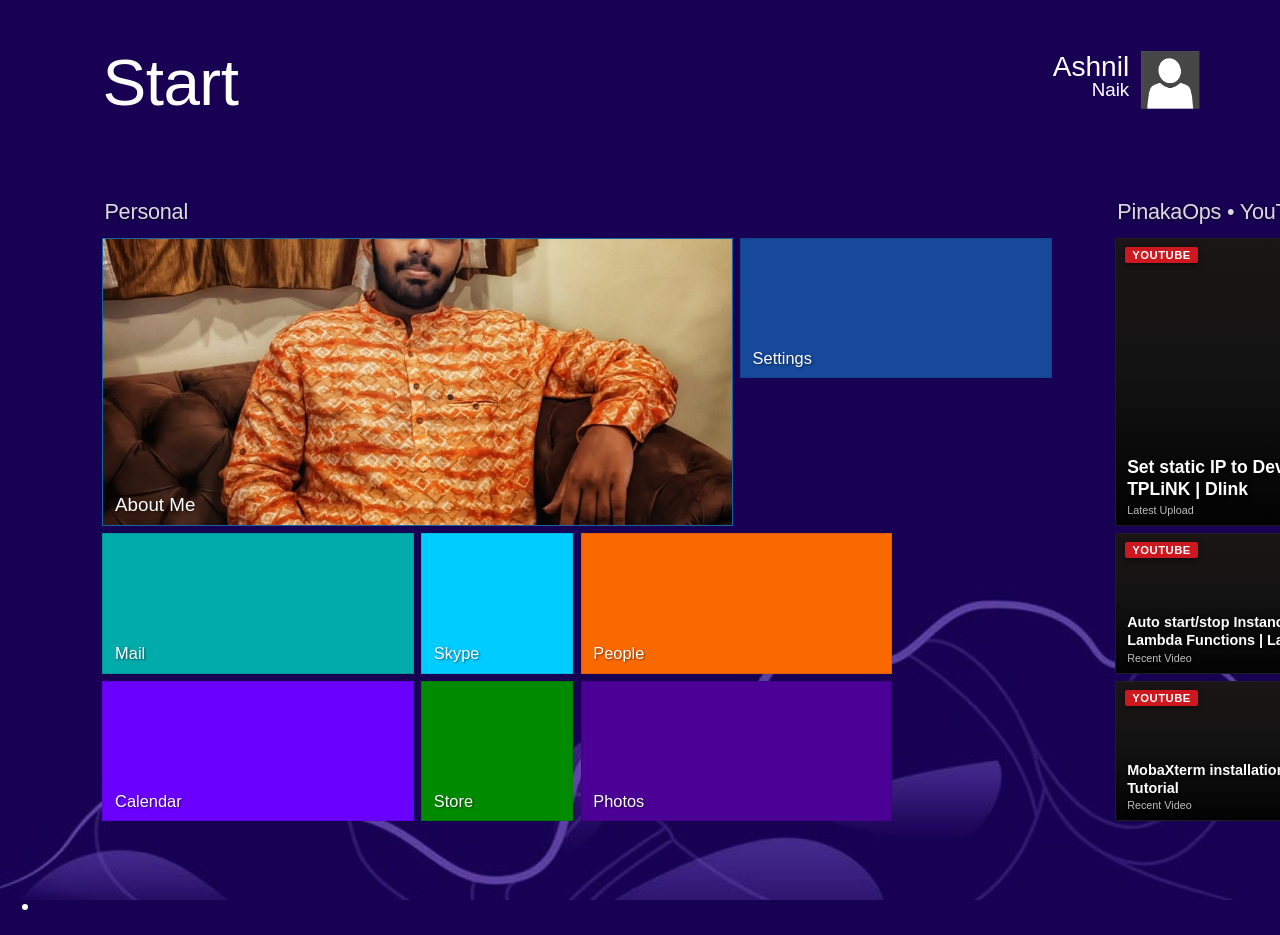
==== commit 16e7b0f9: "added youtube and blogs tiles" ====
--- a/index.html
+++ b/index.html
@@ -29,6 +29,7 @@
         <script src="js/jquery-ui.min.js" type="text/javascript"></script>
         <script src="https://cdnjs.cloudflare.com/ajax/libs/pace/1.0.2/pace.min.js" type="text/javascript"></script>
         <script src="js/script.js" type="text/javascript"></script>
+        <script src="js/feeds.js" type="text/javascript"></script>
     </head>
     <body>        
         <!-- BOOT -->
@@ -128,65 +129,180 @@
             </div>
             <div class="metro-ui">
 
-                <ul class="metro-ui-grid grid-1">
-                    <li class="brand aboutme-tile ui-sortable-handle"><a href="profile/"><img src="profile-pic.jpeg" alt="Profile"><span class="text">About Me</span></a></li>
-                    <script class="ui-sortable-handle" style="">
-                        document.addEventListener("DOMContentLoaded", function() {
-                            var tile = document.querySelector('.aboutme-tile');
-                            if (tile) {
-                                tile.addEventListener('click', function(e) {
-                                    e.preventDefault();
-                                    window.location.href = 'profile/index.html';
-                                });
-                            }
-                        });
-                    </script>
-                    <li class="teal ui-sortable-handle"><i class="ionicons ion-email"></i><span class="text">Mail</span></li>
-                    <li class="indigo ui-sortable-handle"><i class="ionicons ion-calendar"></i><span class="text">Calendar</span></li>
-                    <li class="small lighterBlue ui-sortable-handle"><i class="ionicons ion-social-skype"></i><span class="text">Skype</span></li>
-                    <li class="small emerald ui-sortable-handle"><i class="ionicons ion-android-playstore"></i><span class="text">Store</span></li>
-                    <li class="orange ui-sortable-handle"><i class="ionicons ion-android-contacts"></i><span class="text">People</span></li>
-                    <li class="darkIndigo ui-sortable-handle"><i class="ionicons ion-image"></i><span class="text">Photos</span></li>
-                    <li class="darkBlue ui-sortable-handle"><i class="ionicons ion-gear-a"></i><span class="text">Settings</span></li>
-                </ul>
-                <ul class="metro-ui-grid grid-2">
-                    <li class="amber"><i class="ionicons ion-ios-partlysunny"></i><span class="text">Weather</span></li>
-                    <li class="small darkViolet"><i class="ionicons ion-android-map"></i><span class="text">Maps</span></li>
-                    <li class="small darkCyan"><i class="ionicons ion-cloud"></i><span class="text">OneDrive</span></li>
-                    <li class="violet"><i class="ionicons ion-chatbox-working"></i><span class="text">Messaging</span></li>
-                    <li class="green"><i class="ionicons ion-arrow-graph-up-right"></i><span class="text">Finance</span></li>
-                    <li class="magenta"><i class="ionicons ion-ios-basketball"></i><span class="text">Sports</span></li>
-                    <li class="red"><i class="ionicons ion-ios-pulse"></i><span class="text">Health</span></li>
-                    <li class="pink"><i class="ionicons ion-search"></i><span class="text">Bing</span></li>
-                    <li class="teal"><i class="ionicons ion-bag"></i><span class="text">Travel</span></li>
-                    <li class="small emerald"><i class="ionicons ion-ios-game-controller-b"></i><span class="text">Games</span></li>
-                    <li class="small violet"><i class="ionicons ion-camera"></i><span class="text">Camera</span></li>
-                    <li class="small orange"><i class="ionicons ion-headphone"></i><span class="text">Music</span></li>
-                    <li class="small crimson"><i class="ionicons ion-social-youtube-outline"></i><span class="text">Video</span></li>
-                    <li class="darkCobalt"><i class="ionicons ion-image"></i><span class="text">Photos</span></li>
-                    <li class="small darkTeal"><i class="ionicons ion-calculator"></i><span class="text">Calculator</span></li>
-                    <li class="small amber"><i class="ionicons ion-ios-compose"></i><span class="text">Notes</span></li>
-                    <li class="small crimson"><i class="ionicons ion-ios-book"></i><span class="text">Reader</span></li>
-                    <li class="small teal"><i class="ionicons ion-ios-musical-notes"></i><span class="text">Xbox Music</span></li>
-                    <li class="darkIndigo"><i class="ionicons ion-ios-film"></i><span class="text">Movies</span></li>
-                </ul>
-                <ul class="metro-ui-grid grid-3">
-                    <li class="orange"><i class="ionicons ion-social-html5"></i><span class="text">HTML5</span></li>
-                    <li class="blue"><i class="ionicons ion-social-css3"></i><span class="text">CSS3</span></li>
-                    <li class="magenta"><i class="ionicons ion-social-sass"></i><span class="text">SASS/SCSS</span></li>
-                    <li class="red"><i class="ionicons ion-ios-infinite"></i><span class="text">normalize.css</span></li>
-                    <li class="violet"><i class="ionicons ion-social-javascript"></i><span class="text">JS/jQuery/jQuery UI</span></li>
-                    <li class="darkTeal"><i class="ionicons ion-android-apps"></i><span class="text">Ionicons</span></li>
-                    <li class="darkBlue"><img src="img/brackets.png" style="width: 12vh; height: 12vh; display: inline-block;"><span class="text">Adobe Brackets</span></li>
-                    <li class="green"><i class="ionicons ion-android-share-alt"></i><span class="text">Share</span></li>
-                    <li class="teal"><i class="ionicons ion-code"></i><span class="text">Code</span></li>
-                    <li class="gray"><i class="ionicons ion-wrench"></i><span class="text">Front-End Tools</span></li>
-                    <li class="amber"><i class="ionicons ion-coffee"></i><span class="text">Coffee</span></li>
-                    <li class="loveRed"><i class="ionicons ion-android-favorite"></i><span class="text">Love</span></li>
-                    <li class="small darkCyan"><i class="ionicons ion-ios-folder"></i><span class="text">Explorer</span></li>
-                    <li class="small gray"><i class="ionicons ion-ios-trash"></i><span class="text">Recycle Bin</span></li>
-                    <li class="darkCobalt"><i class="ionicons ion-monitor"></i><span class="text">Desktop</span></li>
-                </ul>
+                <div class="metro-group">
+                    <div class="group-header">
+                        <h2 class="group-title">Personal</h2>
+                    </div>
+                    <ul class="metro-ui-grid grid-1">
+                        <li class="brand aboutme-tile ui-sortable-handle"><a href="profile/"><img src="profile-pic.jpeg" alt="Profile"><span class="text">About Me</span></a></li>
+                        <script class="ui-sortable-handle" style="">
+                            document.addEventListener("DOMContentLoaded", function() {
+                                var tile = document.querySelector('.aboutme-tile');
+                                if (tile) {
+                                    tile.addEventListener('click', function(e) {
+                                        e.preventDefault();
+                                        window.location.href = 'profile/index.html';
+                                    });
+                                }
+                            });
+                        </script>
+                        <li class="teal ui-sortable-handle"><i class="ionicons ion-email"></i><span class="text">Mail</span></li>
+                        <li class="indigo ui-sortable-handle"><i class="ionicons ion-calendar"></i><span class="text">Calendar</span></li>
+                        <li class="small lighterBlue ui-sortable-handle"><i class="ionicons ion-social-skype"></i><span class="text">Skype</span></li>
+                        <li class="small emerald ui-sortable-handle"><i class="ionicons ion-android-playstore"></i><span class="text">Store</span></li>
+                        <li class="orange ui-sortable-handle"><i class="ionicons ion-android-contacts"></i><span class="text">People</span></li>
+                        <li class="darkIndigo ui-sortable-handle"><i class="ionicons ion-image"></i><span class="text">Photos</span></li>
+                        <li class="darkBlue ui-sortable-handle"><i class="ionicons ion-gear-a"></i><span class="text">Settings</span></li>
+                    </ul>
+                </div>
+
+                <div class="metro-group">
+                    <div class="group-header">
+                        <h2 class="group-title">PinakaOps &bull; YouTube</h2>
+                        <a href="https://www.youtube.com/@pinakaops" target="_blank" rel="noopener noreferrer" class="group-link" title="Open YouTube Channel"><i class="ionicons ion-social-youtube"></i> Channel</a>
+                    </div>
+                    <ul class="metro-ui-grid grid-youtube">
+                        <!-- LATEST VIDEO 1 (Hero Tile) -->
+                        <li class="live-feed-tile youtube-feed-tile tile-hero" data-url="https://www.youtube.com/watch?v=c9e2zisXnWQ">
+                            <a href="https://www.youtube.com/watch?v=c9e2zisXnWQ" target="_blank" rel="noopener noreferrer" class="tile-link">
+                                <div class="tile-bg" style="background-image: url('https://i.ytimg.com/vi/c9e2zisXnWQ/hqdefault.jpg');"></div>
+                                <div class="tile-overlay"></div>
+                                <span class="tile-badge"><i class="ionicons ion-social-youtube"></i> YouTube</span>
+                                <span class="tile-live-indicator">Latest</span>
+                                <div class="yt-play-icon"><i class="ionicons ion-play"></i></div>
+                                <div class="tile-content">
+                                    <h4 class="tile-title">Set static IP to Devices in DHCP | TPLiNK | Dlink</h4>
+                                    <span class="tile-date"><i class="ionicons ion-ios-videocam"></i> Latest Upload</span>
+                                </div>
+                            </a>
+                        </li>
+                        <!-- LATEST VIDEO 2 (Wide Tile) -->
+                        <li class="live-feed-tile youtube-feed-tile tile-wide" data-url="https://www.youtube.com/watch?v=Ib4rY0mWX0I">
+                            <a href="https://www.youtube.com/watch?v=Ib4rY0mWX0I" target="_blank" rel="noopener noreferrer" class="tile-link">
+                                <div class="tile-bg" style="background-image: url('https://i.ytimg.com/vi/Ib4rY0mWX0I/hqdefault.jpg');"></div>
+                                <div class="tile-overlay"></div>
+                                <span class="tile-badge"><i class="ionicons ion-social-youtube"></i> YouTube</span>
+                                <div class="yt-play-icon"><i class="ionicons ion-play"></i></div>
+                                <div class="tile-content">
+                                    <h4 class="tile-title">Auto start/stop Instances using AWS Lambda Functions | Lambda | SNS | SLACK</h4>
+                                    <span class="tile-date"><i class="ionicons ion-ios-videocam"></i> Recent Video</span>
+                                </div>
+                            </a>
+                        </li>
+                        <!-- LATEST VIDEO 3 (Wide Tile) -->
+                        <li class="live-feed-tile youtube-feed-tile tile-wide" data-url="https://www.youtube.com/watch?v=5lqATNRSOJY">
+                            <a href="https://www.youtube.com/watch?v=5lqATNRSOJY" target="_blank" rel="noopener noreferrer" class="tile-link">
+                                <div class="tile-bg" style="background-image: url('https://i.ytimg.com/vi/5lqATNRSOJY/hqdefault.jpg');"></div>
+                                <div class="tile-overlay"></div>
+                                <span class="tile-badge"><i class="ionicons ion-social-youtube"></i> YouTube</span>
+                                <div class="yt-play-icon"><i class="ionicons ion-play"></i></div>
+                                <div class="tile-content">
+                                    <h4 class="tile-title">MobaXterm installation on Ubuntu 22.04 | Tutorial</h4>
+                                    <span class="tile-date"><i class="ionicons ion-ios-videocam"></i> Recent Video</span>
+                                </div>
+                            </a>
+                        </li>
+                    </ul>
+                </div>
+
+                <div class="metro-group">
+                    <div class="group-header">
+                        <h2 class="group-title">DevOps TryHard &bull; Blog</h2>
+                        <a href="https://devopstryhard.com/" target="_blank" rel="noopener noreferrer" class="group-link" title="Open DevOps TryHard Site"><i class="ionicons ion-android-open"></i> Site</a>
+                    </div>
+                    <ul class="metro-ui-grid grid-blog">
+                        <!-- LATEST BLOG 1 (Hero Tile) -->
+                        <li class="live-feed-tile blog-feed-tile tile-hero" data-url="https://devopstryhard.com/the-sunday-my-worker-node-taught-me-kubernetes-scheduling/">
+                            <a href="https://devopstryhard.com/the-sunday-my-worker-node-taught-me-kubernetes-scheduling/" target="_blank" rel="noopener noreferrer" class="tile-link">
+                                <div class="tile-bg" style="background-image: url('https://devopstryhard.com/wp-content/uploads/2026/09/f49daa82-c738-4468-b711-38ca5c5dd2f6.png');"></div>
+                                <div class="tile-overlay"></div>
+                                <span class="tile-badge"><i class="ionicons ion-document-text"></i> DevOpsTryHard</span>
+                                <span class="tile-live-indicator">Latest</span>
+                                <div class="blog-read-icon"><i class="ionicons ion-ios-paper-outline"></i></div>
+                                <div class="tile-content">
+                                    <h4 class="tile-title">This Sunday my worker node taught me Kubernetes scheduling</h4>
+                                    <span class="tile-date"><i class="ionicons ion-calendar"></i> Sep 6, 2026</span>
+                                </div>
+                            </a>
+                        </li>
+                        <!-- LATEST BLOG 2 (Wide Tile) -->
+                        <li class="live-feed-tile blog-feed-tile tile-wide" data-url="https://devopstryhard.com/building-a-low-cost-nat-architecture-on-aws-with-fck-nat/">
+                            <a href="https://devopstryhard.com/building-a-low-cost-nat-architecture-on-aws-with-fck-nat/" target="_blank" rel="noopener noreferrer" class="tile-link">
+                                <div class="tile-bg" style="background-image: url('https://devopstryhard.com/wp-content/uploads/2026/08/ChatGPT-Image-Aug-16-2026-11_12_50-AM.png');"></div>
+                                <div class="tile-overlay"></div>
+                                <span class="tile-badge"><i class="ionicons ion-document-text"></i> Blog</span>
+                                <div class="blog-read-icon"><i class="ionicons ion-ios-paper-outline"></i></div>
+                                <div class="tile-content">
+                                    <h4 class="tile-title">Building a Low-Cost NAT Architecture on AWS with fck-nat</h4>
+                                    <span class="tile-date"><i class="ionicons ion-calendar"></i> Aug 16, 2026</span>
+                                </div>
+                            </a>
+                        </li>
+                        <!-- LATEST BLOG 3 (Wide Tile) -->
+                        <li class="live-feed-tile blog-feed-tile tile-wide" data-url="https://devopstryhard.com/kubernetes-at-home/">
+                            <a href="https://devopstryhard.com/kubernetes-at-home/" target="_blank" rel="noopener noreferrer" class="tile-link">
+                                <div class="tile-bg" style="background-image: url('https://devopstryhard.com/wp-content/uploads/2025/06/Master-e1749604443711.png');"></div>
+                                <div class="tile-overlay"></div>
+                                <span class="tile-badge"><i class="ionicons ion-document-text"></i> Blog</span>
+                                <div class="blog-read-icon"><i class="ionicons ion-ios-paper-outline"></i></div>
+                                <div class="tile-content">
+                                    <h4 class="tile-title">Kubernetes at Home</h4>
+                                    <span class="tile-date"><i class="ionicons ion-calendar"></i> Jun 11, 2025</span>
+                                </div>
+                            </a>
+                        </li>
+                    </ul>
+                </div>
+
+                <div class="metro-group">
+                    <div class="group-header">
+                        <h2 class="group-title">Windows Apps</h2>
+                    </div>
+                    <ul class="metro-ui-grid grid-2">
+                        <li class="amber"><i class="ionicons ion-ios-partlysunny"></i><span class="text">Weather</span></li>
+                        <li class="small darkViolet"><i class="ionicons ion-android-map"></i><span class="text">Maps</span></li>
+                        <li class="small darkCyan"><i class="ionicons ion-cloud"></i><span class="text">OneDrive</span></li>
+                        <li class="violet"><i class="ionicons ion-chatbox-working"></i><span class="text">Messaging</span></li>
+                        <li class="green"><i class="ionicons ion-arrow-graph-up-right"></i><span class="text">Finance</span></li>
+                        <li class="magenta"><i class="ionicons ion-ios-basketball"></i><span class="text">Sports</span></li>
+                        <li class="red"><i class="ionicons ion-ios-pulse"></i><span class="text">Health</span></li>
+                        <li class="pink"><i class="ionicons ion-search"></i><span class="text">Bing</span></li>
+                        <li class="teal"><i class="ionicons ion-bag"></i><span class="text">Travel</span></li>
+                        <li class="small emerald"><i class="ionicons ion-ios-game-controller-b"></i><span class="text">Games</span></li>
+                        <li class="small violet"><i class="ionicons ion-camera"></i><span class="text">Camera</span></li>
+                        <li class="small orange"><i class="ionicons ion-headphone"></i><span class="text">Music</span></li>
+                        <li class="small crimson"><i class="ionicons ion-social-youtube-outline"></i><span class="text">Video</span></li>
+                        <li class="darkCobalt"><i class="ionicons ion-image"></i><span class="text">Photos</span></li>
+                        <li class="small darkTeal"><i class="ionicons ion-calculator"></i><span class="text">Calculator</span></li>
+                        <li class="small amber"><i class="ionicons ion-ios-compose"></i><span class="text">Notes</span></li>
+                        <li class="small crimson"><i class="ionicons ion-ios-book"></i><span class="text">Reader</span></li>
+                        <li class="small teal"><i class="ionicons ion-ios-musical-notes"></i><span class="text">Xbox Music</span></li>
+                        <li class="darkIndigo"><i class="ionicons ion-ios-film"></i><span class="text">Movies</span></li>
+                    </ul>
+                </div>
+
+                <div class="metro-group">
+                    <div class="group-header">
+                        <h2 class="group-title">Tools &amp; Skills</h2>
+                    </div>
+                    <ul class="metro-ui-grid grid-3">
+                        <li class="orange"><i class="ionicons ion-social-html5"></i><span class="text">HTML5</span></li>
+                        <li class="blue"><i class="ionicons ion-social-css3"></i><span class="text">CSS3</span></li>
+                        <li class="magenta"><i class="ionicons ion-social-sass"></i><span class="text">SASS/SCSS</span></li>
+                        <li class="red"><i class="ionicons ion-ios-infinite"></i><span class="text">normalize.css</span></li>
+                        <li class="violet"><i class="ionicons ion-social-javascript"></i><span class="text">JS/jQuery/jQuery UI</span></li>
+                        <li class="darkTeal"><i class="ionicons ion-android-apps"></i><span class="text">Ionicons</span></li>
+                        <li class="darkBlue"><img src="img/brackets.png" style="width: 12vh; height: 12vh; display: inline-block;"><span class="text">Adobe Brackets</span></li>
+                        <li class="green"><i class="ionicons ion-android-share-alt"></i><span class="text">Share</span></li>
+                        <li class="teal"><i class="ionicons ion-code"></i><span class="text">Code</span></li>
+                        <li class="gray"><i class="ionicons ion-wrench"></i><span class="text">Front-End Tools</span></li>
+                        <li class="amber"><i class="ionicons ion-coffee"></i><span class="text">Coffee</span></li>
+                        <li class="loveRed"><i class="ionicons ion-android-favorite"></i><span class="text">Love</span></li>
+                        <li class="small darkCyan"><i class="ionicons ion-ios-folder"></i><span class="text">Explorer</span></li>
+                        <li class="small gray"><i class="ionicons ion-ios-trash"></i><span class="text">Recycle Bin</span></li>
+                        <li class="darkCobalt"><i class="ionicons ion-monitor"></i><span class="text">Desktop</span></li>
+                    </ul>
+                </div>
             </div>
             <div class="desktop-activator"><i class="ionicons ion-social-windows"></i></div>
         </div>
--- a/css/enhancements.css
+++ b/css/enhancements.css
@@ -1,4 +1,4 @@
-﻿/* ====================================================== */
+/* ====================================================== */
 /* ============= WINDOWS 8 START MENU MODE ============== */
 /* ====================================================== */
 
@@ -291,3 +291,290 @@
     font-size: 180%;
     padding: 3.90625vh 0;
 }
+
+/* ====================================================== */
+/* ========= METRO GROUPS & DYNAMIC FEED TILES ========== */
+/* ====================================================== */
+
+.metro-group {
+    display: inline-block;
+    vertical-align: top;
+    margin-right: 3.5vh;
+}
+
+.group-header {
+    display: flex;
+    align-items: center;
+    justify-content: space-between;
+    margin-bottom: 1.2vh;
+    padding-left: 2px;
+    height: 3.2vh;
+}
+
+.group-title {
+    font-family: 'Segoe UI Light', 'Segoe UI', sans-serif !important;
+    font-size: 2.4vh;
+    font-weight: 300;
+    color: rgba(255, 255, 255, 0.85);
+    letter-spacing: -0.2px;
+    margin: 0;
+    text-shadow: 0 1px 3px rgba(0, 0, 0, 0.6);
+}
+
+.group-link {
+    font-size: 1.8vh;
+    color: rgba(255, 255, 255, 0.55);
+    text-decoration: none;
+    transition: color 150ms ease, transform 150ms ease;
+    display: inline-flex;
+    align-items: center;
+    gap: 4px;
+}
+
+.group-link:hover {
+    color: #ffffff;
+    transform: scale(1.15);
+}
+
+/* Dynamic Live Tile Styles */
+.start-menu .metro-ui-grid li.live-feed-tile {
+    position: relative;
+    overflow: hidden;
+    cursor: pointer;
+    background-color: #1e1e1e;
+    border: solid 1px transparent;
+    transition: transform 160ms ease, box-shadow 160ms ease, border-color 160ms ease;
+    -webkit-user-drag: none;
+    user-drag: none;
+}
+
+.start-menu .metro-ui-grid li.live-feed-tile * {
+    -webkit-user-drag: none;
+    user-drag: none;
+}
+
+.start-menu .metro-ui-grid li.live-feed-tile a.tile-link {
+    display: block;
+    width: 100%;
+    height: 100%;
+    position: relative;
+    text-decoration: none;
+    color: #ffffff;
+    overflow: hidden;
+}
+
+/* Hero Tile: 2 rows x 2 cols */
+.start-menu .metro-ui-grid li.tile-hero {
+    grid-column: span 2;
+    grid-row: span 2;
+}
+
+/* Wide Tile: 1 row x 2 cols */
+.start-menu .metro-ui-grid li.tile-wide {
+    grid-column: span 2;
+    grid-row: span 1;
+}
+
+/* Tile Background Image */
+.live-feed-tile .tile-bg {
+    position: absolute;
+    top: 0;
+    left: 0;
+    width: 100%;
+    height: 100%;
+    background-size: cover;
+    background-position: center;
+    background-repeat: no-repeat;
+    z-index: 1;
+    transition: transform 350ms cubic-bezier(0.2, 0.8, 0.2, 1);
+}
+
+.live-feed-tile:hover .tile-bg {
+    transform: scale(1.06);
+}
+
+/* Overlays */
+.live-feed-tile .tile-overlay {
+    position: absolute;
+    top: 0;
+    left: 0;
+    width: 100%;
+    height: 100%;
+    z-index: 2;
+}
+
+.youtube-feed-tile .tile-overlay {
+    background: linear-gradient(180deg, rgba(20, 0, 0, 0.3) 0%, rgba(10, 10, 10, 0.55) 45%, rgba(0, 0, 0, 0.92) 100%);
+}
+
+.blog-feed-tile .tile-overlay {
+    background: linear-gradient(180deg, rgba(5, 20, 35, 0.3) 0%, rgba(10, 25, 45, 0.6) 45%, rgba(4, 12, 24, 0.94) 100%);
+}
+
+/* Badges */
+.live-feed-tile .tile-badge {
+    position: absolute;
+    top: 0.9vh;
+    left: 1vh;
+    z-index: 3;
+    font-size: 1.25vh;
+    font-weight: 600;
+    text-transform: uppercase;
+    letter-spacing: 0.5px;
+    padding: 2px 7px;
+    border-radius: 2px;
+    color: #ffffff;
+    display: inline-flex;
+    align-items: center;
+    gap: 4px;
+    box-shadow: 0 2px 5px rgba(0, 0, 0, 0.5);
+}
+
+.youtube-feed-tile .tile-badge {
+    background-color: #cc181e;
+}
+
+.blog-feed-tile .tile-badge {
+    background-color: #0077b6;
+}
+
+.live-feed-tile .tile-live-indicator {
+    position: absolute;
+    top: 0.9vh;
+    right: 1vh;
+    z-index: 3;
+    font-size: 1.1vh;
+    font-weight: 600;
+    text-transform: uppercase;
+    letter-spacing: 0.5px;
+    padding: 2px 6px;
+    border-radius: 2px;
+    background: rgba(0, 0, 0, 0.6);
+    color: #00ff88;
+    display: inline-flex;
+    align-items: center;
+    gap: 3px;
+    border: 1px solid rgba(0, 255, 136, 0.3);
+}
+
+.live-feed-tile .tile-live-indicator::before {
+    content: '';
+    display: inline-block;
+    width: 6px;
+    height: 6px;
+    border-radius: 50%;
+    background-color: #00ff88;
+    box-shadow: 0 0 6px #00ff88;
+    animation: livePulse 2s infinite ease-in-out;
+}
+
+@keyframes livePulse {
+    0%, 100% { opacity: 1; transform: scale(1); }
+    50% { opacity: 0.4; transform: scale(0.85); }
+}
+
+/* YouTube Center Play Icon */
+.youtube-feed-tile .yt-play-icon {
+    position: absolute;
+    top: 42%;
+    left: 50%;
+    transform: translate(-50%, -50%);
+    z-index: 3;
+    font-size: 4.8vh;
+    color: rgba(255, 255, 255, 0.88);
+    text-shadow: 0 2px 8px rgba(0, 0, 0, 0.7);
+    transition: transform 200ms ease, color 200ms ease;
+    pointer-events: none;
+}
+
+.youtube-feed-tile.tile-wide .yt-play-icon {
+    font-size: 3.2vh;
+    top: 38%;
+}
+
+.youtube-feed-tile:hover .yt-play-icon {
+    transform: translate(-50%, -50%) scale(1.15);
+    color: #ff2233;
+}
+
+/* Blog Center Icon */
+.blog-feed-tile .blog-read-icon {
+    position: absolute;
+    top: 42%;
+    left: 50%;
+    transform: translate(-50%, -50%);
+    z-index: 3;
+    font-size: 4.5vh;
+    color: rgba(255, 255, 255, 0.75);
+    text-shadow: 0 2px 8px rgba(0, 0, 0, 0.7);
+    transition: transform 200ms ease, color 200ms ease;
+    pointer-events: none;
+}
+
+.blog-feed-tile.tile-wide .blog-read-icon {
+    font-size: 3vh;
+    top: 38%;
+}
+
+.blog-feed-tile:hover .blog-read-icon {
+    transform: translate(-50%, -50%) scale(1.15);
+    color: #00b4d8;
+}
+
+/* Content Bottom */
+.live-feed-tile .tile-content {
+    position: absolute;
+    bottom: 1vh;
+    left: 1.2vh;
+    right: 1.2vh;
+    z-index: 3;
+    display: flex;
+    flex-direction: column;
+    gap: 0.3vh;
+    pointer-events: none;
+}
+
+.live-feed-tile .tile-title {
+    font-family: 'Segoe UI', -apple-system, sans-serif !important;
+    font-size: 1.6vh;
+    font-weight: 600;
+    color: #ffffff;
+    line-height: 1.25;
+    margin: 0;
+    padding: 0;
+    white-space: normal;
+    display: -webkit-box;
+    -webkit-line-clamp: 2;
+    -webkit-box-orient: vertical;
+    overflow: hidden;
+    text-overflow: ellipsis;
+    text-shadow: 0 1px 4px rgba(0, 0, 0, 0.95);
+}
+
+.tile-hero .tile-title {
+    font-size: 1.95vh;
+    -webkit-line-clamp: 3;
+}
+
+.live-feed-tile .tile-date {
+    font-size: 1.2vh;
+    color: rgba(255, 255, 255, 0.75);
+    display: inline-flex;
+    align-items: center;
+    gap: 4px;
+    text-shadow: 0 1px 3px rgba(0, 0, 0, 0.9);
+}
+
+/* Hover highlights */
+.start-menu .metro-ui-grid li.youtube-feed-tile:hover {
+    transform: scale(1.025);
+    border-color: #ff3344 !important;
+    box-shadow: 0 0 16px rgba(255, 20, 20, 0.5);
+}
+
+.start-menu .metro-ui-grid li.blog-feed-tile:hover {
+    transform: scale(1.025);
+    border-color: #00b4d8 !important;
+    box-shadow: 0 0 16px rgba(0, 180, 216, 0.5);
+}
+
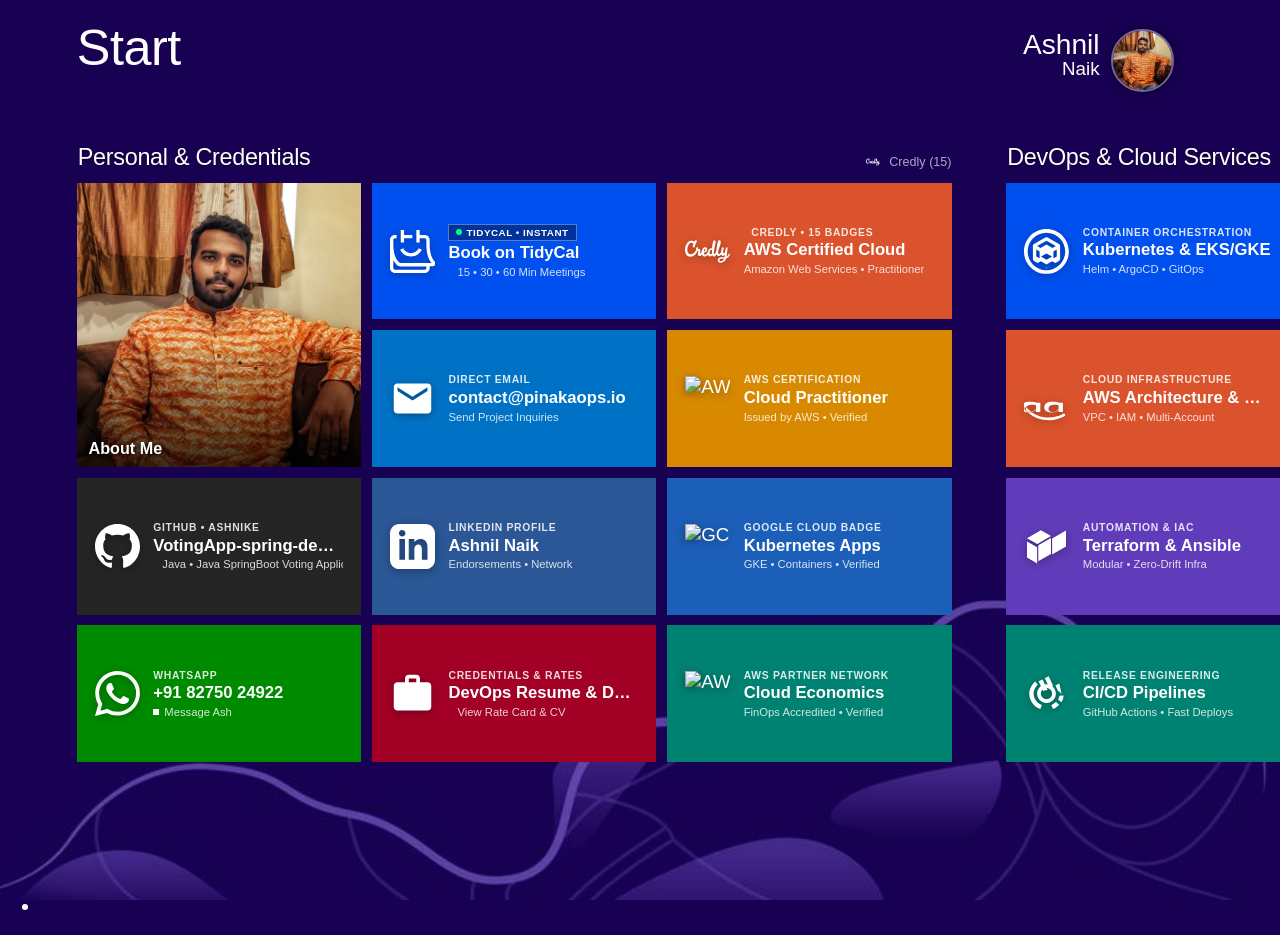
==== commit 98bad8d8: "updated changes wrt to new svgs" ====
--- a/index.html
+++ b/index.html
@@ -118,7 +118,7 @@
             <div class="info">
                 <h1>Start</h1>
                 <div class="user">
-                    <img src="img/user.png" class="profile-pic">
+                    <img src="profile-pic.jpeg" alt="Ashnil Naik" class="profile-pic">
                     <h2>Ashnil<br><span>Naik</span></h2>
                 </div>
                 <ul class="user-menu-dropdown">
@@ -129,33 +129,284 @@
             </div>
             <div class="metro-ui">
 
+                <!-- 1. PERSONAL & CONTACT -->
                 <div class="metro-group">
                     <div class="group-header">
-                        <h2 class="group-title">Personal</h2>
+                        <h2 class="group-title">Personal &amp; Credentials</h2>
+                        <a href="javascript:void(0)" class="group-link open-credly" title="View 15 Verified Badges on Credly"><img src="img/credly.svg" style="width: 14px; vertical-align: middle; margin-right: 4px;"> Credly (15)</a>
                     </div>
                     <ul class="metro-ui-grid grid-1">
-                        <li class="brand aboutme-tile ui-sortable-handle"><a href="profile/"><img src="profile-pic.jpeg" alt="Profile"><span class="text">About Me</span></a></li>
-                        <script class="ui-sortable-handle" style="">
-                            document.addEventListener("DOMContentLoaded", function() {
-                                var tile = document.querySelector('.aboutme-tile');
-                                if (tile) {
-                                    tile.addEventListener('click', function(e) {
-                                        e.preventDefault();
-                                        window.location.href = 'profile/index.html';
-                                    });
-                                }
-                            });
-                        </script>
-                        <li class="teal ui-sortable-handle"><i class="ionicons ion-email"></i><span class="text">Mail</span></li>
-                        <li class="indigo ui-sortable-handle"><i class="ionicons ion-calendar"></i><span class="text">Calendar</span></li>
-                        <li class="small lighterBlue ui-sortable-handle"><i class="ionicons ion-social-skype"></i><span class="text">Skype</span></li>
-                        <li class="small emerald ui-sortable-handle"><i class="ionicons ion-android-playstore"></i><span class="text">Store</span></li>
-                        <li class="orange ui-sortable-handle"><i class="ionicons ion-android-contacts"></i><span class="text">People</span></li>
-                        <li class="darkIndigo ui-sortable-handle"><i class="ionicons ion-image"></i><span class="text">Photos</span></li>
-                        <li class="darkBlue ui-sortable-handle"><i class="ionicons ion-gear-a"></i><span class="text">Settings</span></li>
+                        <!-- About Me Profile Photo (2x2 Square) -->
+                        <li class="aboutme-tile tile-square ui-sortable-handle"><a href="profile/"><img src="profile-pic.jpeg" alt="Profile"><span class="text">About Me</span></a></li>
+
+                        <!-- GitHub Projects Live Tile (2x1 Wide) -->
+                        <li class="live-feed-tile github-tile tile-wide ui-sortable-handle" data-url="https://github.com/ashnike">
+                            <a href="https://github.com/ashnike" target="_blank" rel="noopener noreferrer" class="tile-link modern-tile-content">
+                                <div class="tile-icon-box">
+                                    <img src="img/github.svg" alt="GitHub" class="tile-svg-logo">
+                                </div>
+                                <div class="tile-text-box">
+                                    <span class="tile-label">GitHub &bull; ashnike</span>
+                                    <div class="gh-project-info">
+                                        <span class="tile-headline gh-project-title">VotingApp-spring-deploy</span>
+                                        <span class="tile-subtext gh-project-desc"><i class="ionicons ion-code-working"></i> Java &bull; SpringBoot App</span>
+                                    </div>
+                                </div>
+                            </a>
+                        </li>
+
+                        <!-- WhatsApp Contact Tile (2x1 Wide) -->
+                        <li class="live-feed-tile whatsapp-tile tile-wide ui-sortable-handle" data-url="https://wa.me/918275024922">
+                            <a href="https://wa.me/918275024922" target="_blank" rel="noopener noreferrer" class="tile-link modern-tile-content">
+                                <div class="tile-icon-box">
+                                    <img src="img/whatsapp.svg" alt="WhatsApp" class="tile-svg-logo">
+                                </div>
+                                <div class="tile-text-box">
+                                    <span class="tile-label">WhatsApp</span>
+                                    <span class="tile-headline">+91 82750 24922</span>
+                                    <span class="tile-subtext"><span class="wa-dot"></span> Message Ash</span>
+                                </div>
+                            </a>
+                        </li>
+
+                        <!-- Book a Consultation / TidyCal (2x1 Wide Priority Freelance Tile) -->
+                        <li class="live-feed-tile booking-tile tile-wide open-booking ui-sortable-handle" title="Schedule a Meeting on TidyCal">
+                            <a href="javascript:void(0)" class="tile-link modern-tile-content">
+                                <div class="tile-icon-box">
+                                    <img src="img/tidycal.svg" alt="TidyCal" class="tile-svg-logo">
+                                </div>
+                                <div class="tile-text-box">
+                                    <span class="pulse-tag">TidyCal &bull; Instant</span>
+                                    <span class="tile-headline">Book on TidyCal</span>
+                                    <span class="tile-subtext"><i class="ionicons ion-calendar"></i> 15 &bull; 30 &bull; 60 Min Meetings</span>
+                                </div>
+                            </a>
+                        </li>
+
+                        <!-- Email Contact Tile (2x1 Wide) -->
+                        <li class="live-feed-tile email-tile tile-wide ui-sortable-handle" data-url="mailto:contact@pinakaops.io">
+                            <a href="mailto:contact@pinakaops.io" class="tile-link modern-tile-content">
+                                <div class="tile-icon-box">
+                                    <img src="img/email.svg" alt="Email" class="tile-svg-logo">
+                                </div>
+                                <div class="tile-text-box">
+                                    <span class="tile-label">Direct Email</span>
+                                    <span class="tile-headline">contact@pinakaops.io</span>
+                                    <span class="tile-subtext">Send Project Inquiries</span>
+                                </div>
+                            </a>
+                        </li>
+
+                        <!-- LinkedIn Profile Tile (2x1 Wide) -->
+                        <li class="live-feed-tile linkedin-tile tile-wide ui-sortable-handle" data-url="https://www.linkedin.com/in/ashnilnaik">
+                            <a href="https://www.linkedin.com/in/ashnilnaik" target="_blank" rel="noopener noreferrer" class="tile-link modern-tile-content">
+                                <div class="tile-icon-box">
+                                    <img src="img/linkedin.svg" alt="LinkedIn" class="tile-svg-logo">
+                                </div>
+                                <div class="tile-text-box">
+                                    <span class="tile-label">LinkedIn Profile</span>
+                                    <span class="tile-headline">Ashnil Naik</span>
+                                    <span class="tile-subtext">Endorsements &bull; Network</span>
+                                </div>
+                            </a>
+                        </li>
+
+                        <!-- Resume & Rate Card Tile (2x1 Wide) -->
+                        <li class="live-feed-tile resume-tile tile-wide open-booking ui-sortable-handle">
+                            <a href="javascript:void(0)" class="tile-link modern-tile-content">
+                                <div class="tile-icon-box">
+                                    <img src="img/briefcase.svg" alt="Resume" class="tile-svg-logo">
+                                </div>
+                                <div class="tile-text-box">
+                                    <span class="tile-label">Credentials &amp; Rates</span>
+                                    <span class="tile-headline">DevOps Resume &amp; Deck</span>
+                                    <span class="tile-subtext"><i class="ionicons ion-arrow-down-a"></i> View Rate Card &amp; CV</span>
+                                </div>
+                            </a>
+                        </li>
+
+                        <!-- Credly Verified Badges Live Rotator Tile (2x1 Wide) -->
+                        <li class="live-feed-tile credly-tile tile-wide open-credly ui-sortable-handle" data-url="https://www.credly.com/users/ashnil-naik.b57d135a/badges" title="View 15 Verified Badges on Credly">
+                            <a href="https://www.credly.com/users/ashnil-naik.b57d135a/badges" target="_blank" rel="noopener noreferrer" class="tile-link modern-tile-content">
+                                <div class="tile-icon-box">
+                                    <img src="img/credly.svg" alt="Credly" class="tile-svg-logo">
+                                </div>
+                                <div class="tile-text-box">
+                                    <span class="tile-label"><i class="ionicons ion-ribbon-b"></i> Credly &bull; 15 Badges</span>
+                                    <div class="credly-badge-rotator">
+                                        <span class="tile-headline credly-badge-title">AWS Certified Cloud</span>
+                                        <span class="tile-subtext credly-badge-desc">Amazon Web Services &bull; Verified</span>
+                                    </div>
+                                </div>
+                            </a>
+                        </li>
+
+                        <!-- AWS Certified Cloud Practitioner Tile (2x1 Wide) -->
+                        <li class="live-feed-tile aws-cert-tile tile-wide ui-sortable-handle" data-url="https://www.credly.com/org/amazon-web-services/badge/aws-certified-cloud-practitioner" title="AWS Certified Cloud Practitioner Credential">
+                            <a href="https://www.credly.com/org/amazon-web-services/badge/aws-certified-cloud-practitioner" target="_blank" rel="noopener noreferrer" class="tile-link modern-tile-content">
+                                <div class="tile-icon-box">
+                                    <img src="img/badges/aws-certified.png" alt="AWS Certified" class="tile-badge-img">
+                                </div>
+                                <div class="tile-text-box">
+                                    <span class="tile-label">AWS Certification</span>
+                                    <span class="tile-headline">Cloud Practitioner</span>
+                                    <span class="tile-subtext">Issued by AWS &bull; Verified</span>
+                                </div>
+                            </a>
+                        </li>
+
+                        <!-- Google Cloud Kubernetes Applications Skill Badge (2x1 Wide) -->
+                        <li class="live-feed-tile gcp-k8s-tile tile-wide ui-sortable-handle" data-url="https://www.credly.com/org/google-cloud/badge/deploy-kubernetes-applications-on-google-cloud-skil" title="Google Cloud Kubernetes Application Badge">
+                            <a href="https://www.credly.com/org/google-cloud/badge/deploy-kubernetes-applications-on-google-cloud-skil" target="_blank" rel="noopener noreferrer" class="tile-link modern-tile-content">
+                                <div class="tile-icon-box">
+                                    <img src="img/badges/gcp-kubernetes.png" alt="GCP Kubernetes" class="tile-badge-img">
+                                </div>
+                                <div class="tile-text-box">
+                                    <span class="tile-label">Google Cloud Badge</span>
+                                    <span class="tile-headline">Kubernetes Apps</span>
+                                    <span class="tile-subtext">GKE &bull; Containers &bull; Verified</span>
+                                </div>
+                            </a>
+                        </li>
+
+                        <!-- AWS Partner: Cloud Economics / FinOps Badge (2x1 Wide) -->
+                        <li class="live-feed-tile aws-partner-tile tile-wide ui-sortable-handle" data-url="https://www.credly.com/org/amazon-web-services/badge/aws-partner-cloud-economics-essentials-training-bad" title="AWS Cloud Economics & FinOps">
+                            <a href="https://www.credly.com/org/amazon-web-services/badge/aws-partner-cloud-economics-essentials-training-bad" target="_blank" rel="noopener noreferrer" class="tile-link modern-tile-content">
+                                <div class="tile-icon-box">
+                                    <img src="img/badges/aws-finops.png" alt="AWS FinOps" class="tile-badge-img">
+                                </div>
+                                <div class="tile-text-box">
+                                    <span class="tile-label">AWS Partner Network</span>
+                                    <span class="tile-headline">Cloud Economics</span>
+                                    <span class="tile-subtext">FinOps Accredited &bull; Verified</span>
+                                </div>
+                            </a>
+                        </li>
                     </ul>
                 </div>
 
+                <!-- 2. DEVOPS & CLOUD SERVICES -->
+                <div class="metro-group">
+                    <div class="group-header">
+                        <h2 class="group-title">DevOps &amp; Cloud Services</h2>
+                        <a href="javascript:void(0)" class="group-link open-services" title="View Full Service Offerings"><i class="ionicons ion-information-circled"></i> Details</a>
+                    </div>
+                    <ul class="metro-ui-grid grid-services">
+                        <!-- Kubernetes & Cloud Native -->
+                        <li class="live-feed-tile service-k8s tile-wide open-services ui-sortable-handle">
+                            <a href="javascript:void(0)" class="tile-link modern-tile-content">
+                                <div class="tile-icon-box">
+                                    <img src="img/kubernetes.svg" alt="Kubernetes" class="tile-svg-logo">
+                                </div>
+                                <div class="tile-text-box">
+                                    <span class="tile-label">Container Orchestration</span>
+                                    <span class="tile-headline">Kubernetes &amp; EKS/GKE</span>
+                                    <span class="tile-subtext">Helm &bull; ArgoCD &bull; GitOps</span>
+                                </div>
+                            </a>
+                        </li>
+
+                        <!-- Cloud Architecture & Migration -->
+                        <li class="live-feed-tile service-cloud tile-wide open-services ui-sortable-handle">
+                            <a href="javascript:void(0)" class="tile-link modern-tile-content">
+                                <div class="tile-icon-box">
+                                    <img src="img/aws.svg" alt="AWS Cloud" class="tile-svg-logo">
+                                </div>
+                                <div class="tile-text-box">
+                                    <span class="tile-label">Cloud Infrastructure</span>
+                                    <span class="tile-headline">AWS Architecture &amp; Migration</span>
+                                    <span class="tile-subtext">VPC &bull; IAM &bull; Multi-Account</span>
+                                </div>
+                            </a>
+                        </li>
+
+                        <!-- Infrastructure as Code (Terraform) -->
+                        <li class="live-feed-tile service-iac tile-wide open-services ui-sortable-handle">
+                            <a href="javascript:void(0)" class="tile-link modern-tile-content">
+                                <div class="tile-icon-box">
+                                    <img src="img/terraform.svg" alt="Terraform" class="tile-svg-logo">
+                                </div>
+                                <div class="tile-text-box">
+                                    <span class="tile-label">Automation &amp; IaC</span>
+                                    <span class="tile-headline">Terraform &amp; Ansible</span>
+                                    <span class="tile-subtext">Modular &bull; Zero-Drift Infra</span>
+                                </div>
+                            </a>
+                        </li>
+
+                        <!-- CI/CD Pipelines -->
+                        <li class="live-feed-tile service-cicd tile-wide open-services ui-sortable-handle">
+                            <a href="javascript:void(0)" class="tile-link modern-tile-content">
+                                <div class="tile-icon-box">
+                                    <img src="img/pipeline.svg" alt="CI/CD" class="tile-svg-logo">
+                                </div>
+                                <div class="tile-text-box">
+                                    <span class="tile-label">Release Engineering</span>
+                                    <span class="tile-headline">CI/CD Pipelines</span>
+                                    <span class="tile-subtext">GitHub Actions &bull; Fast Deploys</span>
+                                </div>
+                            </a>
+                        </li>
+
+                        <!-- Cloud Cost Optimization (FinOps) -->
+                        <li class="live-feed-tile service-cost tile-wide open-services ui-sortable-handle">
+                            <a href="javascript:void(0)" class="tile-link modern-tile-content">
+                                <div class="tile-icon-box">
+                                    <img src="img/cost.svg" alt="FinOps" class="tile-svg-logo">
+                                </div>
+                                <div class="tile-text-box">
+                                    <span class="tile-label">FinOps &bull; Cost Cutting</span>
+                                    <span class="tile-headline">Cloud Cost Optimization</span>
+                                    <span class="tile-subtext">30–60% AWS Bill Reduction</span>
+                                </div>
+                            </a>
+                        </li>
+
+                        <!-- Case Studies & Proven ROI -->
+                        <li class="live-feed-tile service-cases tile-wide open-casestudies ui-sortable-handle">
+                            <a href="javascript:void(0)" class="tile-link modern-tile-content">
+                                <div class="tile-icon-box">
+                                    <img src="img/briefcase.svg" alt="Case Studies" class="tile-svg-logo">
+                                </div>
+                                <div class="tile-text-box">
+                                    <span class="tile-label">Client Wins &amp; ROI</span>
+                                    <span class="tile-headline">Case Studies &amp; Impact</span>
+                                    <span class="tile-subtext">70% NAT Savings &bull; 99.99% Uptime</span>
+                                </div>
+                            </a>
+                        </li>
+
+                        <!-- DevSecOps & Cloud Security -->
+                        <li class="live-feed-tile service-sec tile-wide open-services ui-sortable-handle" title="View DevSecOps & Security Services">
+                            <a href="javascript:void(0)" class="tile-link modern-tile-content">
+                                <div class="tile-icon-box">
+                                    <img src="img/shield.svg" alt="DevSecOps" class="tile-svg-logo">
+                                </div>
+                                <div class="tile-text-box">
+                                    <span class="tile-label">Security &amp; Compliance</span>
+                                    <span class="tile-headline">DevSecOps &amp; Security</span>
+                                    <span class="tile-subtext">IAM &bull; CIS Hardening &bull; Audits</span>
+                                </div>
+                            </a>
+                        </li>
+
+                        <!-- Observability & Monitoring -->
+                        <li class="live-feed-tile service-sre tile-wide open-services ui-sortable-handle">
+                            <a href="javascript:void(0)" class="tile-link modern-tile-content">
+                                <div class="tile-icon-box">
+                                    <img src="img/prometheus.svg" alt="Monitoring" class="tile-svg-logo">
+                                </div>
+                                <div class="tile-text-box">
+                                    <span class="tile-label">Observability &amp; SRE</span>
+                                    <span class="tile-headline">Prometheus &amp; Grafana</span>
+                                    <span class="tile-subtext">Alerting &bull; CloudWatch &bull; SLOs</span>
+                                </div>
+                            </a>
+                        </li>
+                    </ul>
+                </div>
+
+                <!-- 3. YOUTUBE CHANNEL -->
                 <div class="metro-group">
                     <div class="group-header">
                         <h2 class="group-title">PinakaOps &bull; YouTube</h2>
@@ -205,6 +456,7 @@
                     </ul>
                 </div>
 
+                <!-- 4. DEVOPS TRYHARD BLOG -->
                 <div class="metro-group">
                     <div class="group-header">
                         <h2 class="group-title">DevOps TryHard &bull; Blog</h2>
@@ -254,60 +506,481 @@
                     </ul>
                 </div>
 
+                <!-- 5. CLOUD & DEVOPS TECH STACK -->
                 <div class="metro-group">
                     <div class="group-header">
-                        <h2 class="group-title">Windows Apps</h2>
-                    </div>
-                    <ul class="metro-ui-grid grid-2">
-                        <li class="amber"><i class="ionicons ion-ios-partlysunny"></i><span class="text">Weather</span></li>
-                        <li class="small darkViolet"><i class="ionicons ion-android-map"></i><span class="text">Maps</span></li>
-                        <li class="small darkCyan"><i class="ionicons ion-cloud"></i><span class="text">OneDrive</span></li>
-                        <li class="violet"><i class="ionicons ion-chatbox-working"></i><span class="text">Messaging</span></li>
-                        <li class="green"><i class="ionicons ion-arrow-graph-up-right"></i><span class="text">Finance</span></li>
-                        <li class="magenta"><i class="ionicons ion-ios-basketball"></i><span class="text">Sports</span></li>
-                        <li class="red"><i class="ionicons ion-ios-pulse"></i><span class="text">Health</span></li>
-                        <li class="pink"><i class="ionicons ion-search"></i><span class="text">Bing</span></li>
-                        <li class="teal"><i class="ionicons ion-bag"></i><span class="text">Travel</span></li>
-                        <li class="small emerald"><i class="ionicons ion-ios-game-controller-b"></i><span class="text">Games</span></li>
-                        <li class="small violet"><i class="ionicons ion-camera"></i><span class="text">Camera</span></li>
-                        <li class="small orange"><i class="ionicons ion-headphone"></i><span class="text">Music</span></li>
-                        <li class="small crimson"><i class="ionicons ion-social-youtube-outline"></i><span class="text">Video</span></li>
-                        <li class="darkCobalt"><i class="ionicons ion-image"></i><span class="text">Photos</span></li>
-                        <li class="small darkTeal"><i class="ionicons ion-calculator"></i><span class="text">Calculator</span></li>
-                        <li class="small amber"><i class="ionicons ion-ios-compose"></i><span class="text">Notes</span></li>
-                        <li class="small crimson"><i class="ionicons ion-ios-book"></i><span class="text">Reader</span></li>
-                        <li class="small teal"><i class="ionicons ion-ios-musical-notes"></i><span class="text">Xbox Music</span></li>
-                        <li class="darkIndigo"><i class="ionicons ion-ios-film"></i><span class="text">Movies</span></li>
+                        <h2 class="group-title">Cloud &amp; DevOps Tech Stack</h2>
+                    </div>
+                    <ul class="metro-ui-grid grid-tech">
+                        <!-- AWS -->
+                        <li class="tech-tile orange ui-sortable-handle" style="background: #232f3e;">
+                            <div class="tech-icon"><img src="img/aws.svg" alt="AWS"></div>
+                            <span class="text">AWS Cloud</span>
+                        </li>
+                        <!-- Kubernetes -->
+                        <li class="tech-tile blue ui-sortable-handle" style="background: #326ce5;">
+                            <div class="tech-icon"><img src="img/kubernetes.svg" alt="Kubernetes"></div>
+                            <span class="text">Kubernetes</span>
+                        </li>
+                        <!-- Terraform -->
+                        <li class="tech-tile violet ui-sortable-handle" style="background: #623099;">
+                            <div class="tech-icon"><img src="img/terraform.svg" alt="Terraform"></div>
+                            <span class="text">Terraform</span>
+                        </li>
+                        <!-- Docker -->
+                        <li class="tech-tile darkBlue ui-sortable-handle" style="background: #0288d1;">
+                            <div class="tech-icon"><img src="img/docker.svg" alt="Docker"></div>
+                            <span class="text">Docker</span>
+                        </li>
+                        <!-- Ansible -->
+                        <li class="tech-tile red ui-sortable-handle" style="background: #c62828;">
+                            <div class="tech-icon"><img src="img/ansible.svg" alt="Ansible"></div>
+                            <span class="text">Ansible</span>
+                        </li>
+                        <!-- Linux -->
+                        <li class="tech-tile amber ui-sortable-handle" style="background: #d88900;">
+                            <div class="tech-icon"><img src="img/linux.svg" alt="Linux"></div>
+                            <span class="text">Linux &amp; Shell</span>
+                        </li>
+                        <!-- Prometheus -->
+                        <li class="tech-tile crimson ui-sortable-handle" style="background: #e6522c;">
+                            <div class="tech-icon"><img src="img/prometheus.svg" alt="Prometheus"></div>
+                            <span class="text">Prometheus</span>
+                        </li>
+                        <!-- CI/CD -->
+                        <li class="tech-tile darkCyan ui-sortable-handle" style="background: #00838f;">
+                            <div class="tech-icon"><img src="img/pipeline.svg" alt="CI/CD"></div>
+                            <span class="text">CI/CD Pipelines</span>
+                        </li>
+                        <!-- FinOps -->
+                        <li class="tech-tile green ui-sortable-handle" style="background: #00897b;">
+                            <div class="tech-icon"><img src="img/cost.svg" alt="FinOps"></div>
+                            <span class="text">FinOps / Cost</span>
+                        </li>
+                        <!-- Python -->
+                        <li class="tech-tile darkTeal ui-sortable-handle" style="background: #306998;">
+                            <div class="tech-icon"><i class="ionicons ion-social-python" style="color: #ffd43b;"></i></div>
+                            <span class="text">Python Automation</span>
+                        </li>
+                        <!-- GitOps -->
+                        <li class="tech-tile magenta ui-sortable-handle" style="background: #d81b60;">
+                            <div class="tech-icon"><i class="ionicons ion-merge" style="color: #fff;"></i></div>
+                            <span class="text">GitOps &bull; ArgoCD</span>
+                        </li>
+                        <!-- Networking -->
+                        <li class="tech-tile teal ui-sortable-handle" style="background: #00796b;">
+                            <div class="tech-icon"><i class="ionicons ion-network" style="color: #fff;"></i></div>
+                            <span class="text">Nginx &bull; DNS</span>
+                        </li>
                     </ul>
                 </div>
 
-                <div class="metro-group">
-                    <div class="group-header">
-                        <h2 class="group-title">Tools &amp; Skills</h2>
-                    </div>
-                    <ul class="metro-ui-grid grid-3">
-                        <li class="orange"><i class="ionicons ion-social-html5"></i><span class="text">HTML5</span></li>
-                        <li class="blue"><i class="ionicons ion-social-css3"></i><span class="text">CSS3</span></li>
-                        <li class="magenta"><i class="ionicons ion-social-sass"></i><span class="text">SASS/SCSS</span></li>
-                        <li class="red"><i class="ionicons ion-ios-infinite"></i><span class="text">normalize.css</span></li>
-                        <li class="violet"><i class="ionicons ion-social-javascript"></i><span class="text">JS/jQuery/jQuery UI</span></li>
-                        <li class="darkTeal"><i class="ionicons ion-android-apps"></i><span class="text">Ionicons</span></li>
-                        <li class="darkBlue"><img src="img/brackets.png" style="width: 12vh; height: 12vh; display: inline-block;"><span class="text">Adobe Brackets</span></li>
-                        <li class="green"><i class="ionicons ion-android-share-alt"></i><span class="text">Share</span></li>
-                        <li class="teal"><i class="ionicons ion-code"></i><span class="text">Code</span></li>
-                        <li class="gray"><i class="ionicons ion-wrench"></i><span class="text">Front-End Tools</span></li>
-                        <li class="amber"><i class="ionicons ion-coffee"></i><span class="text">Coffee</span></li>
-                        <li class="loveRed"><i class="ionicons ion-android-favorite"></i><span class="text">Love</span></li>
-                        <li class="small darkCyan"><i class="ionicons ion-ios-folder"></i><span class="text">Explorer</span></li>
-                        <li class="small gray"><i class="ionicons ion-ios-trash"></i><span class="text">Recycle Bin</span></li>
-                        <li class="darkCobalt"><i class="ionicons ion-monitor"></i><span class="text">Desktop</span></li>
-                    </ul>
-                </div>
             </div>
             <div class="desktop-activator"><i class="ionicons ion-social-windows"></i></div>
         </div>
         
         <!-- APPS -->
+        <!-- 1. BOOKING APP WINDOW (TIDYCAL INTEGRATION) -->
+        <div class="app booking inactive" id="booking-app" style="width: 82vw; max-width: 1050px; left: calc(50vw - 41vw); top: 5vh; height: 90vh;">
+            <div class="title">
+                <p><img src="img/tidycal.svg" style="width: 14px; vertical-align: middle; margin-right: 6px;"> Schedule a Consultation &bull; Ashnil Naik (TidyCal)</p>
+            </div>
+            <ul class="action-buttons">
+                <li class="close" title="Close"><i class="ionicons ion-android-close"></i></li>
+                <li class="maximize" title="Maximize"><i class="ionicons ion-android-checkbox-outline-blank"></i></li>
+                <li class="minimize" title="Minimize"><i class="ionicons ion-ios-minus-empty"></i></li>
+            </ul>
+            <div class="container devops-dialog" style="height: calc(100% - 3.90625vh); overflow-y: auto;">
+                <div style="display: flex; align-items: center; justify-content: space-between; flex-wrap: wrap; gap: 10px; margin-bottom: 0.8vh;">
+                    <h2><img src="img/tidycal.svg" style="width: 26px; vertical-align: middle; margin-right: 8px;"> Schedule with Ashnil Naik</h2>
+                    <a href="https://tidycal.com/ashnilnaik777" target="_blank" rel="noopener noreferrer" class="tidycal-direct-badge">
+                        <i class="ionicons ion-android-open"></i> tidycal.com/ashnilnaik777
+                    </a>
+                </div>
+                <div class="divider"></div>
+                <p>Hire Ashnil for high-impact DevOps, Kubernetes, Cloud Migration, and Cost Optimization consulting. Choose a meeting package below for instant confirmation, or pick a date directly on the embedded calendar.</p>
+                
+                <div class="service-card-grid">
+                    <!-- 15-Minute Meeting -->
+                    <div class="service-card">
+                        <h4><img src="img/tidycal.svg" style="width: 16px; vertical-align: middle;"> 15 Minute Discovery</h4>
+                        <p style="font-size: 1.4vh; color: #aaa;">Quick initial chat to discuss your cloud setup, blockers, and consulting scope.</p>
+                        <ul>
+                            <li>Architecture evaluation</li>
+                            <li>Immediate bottleneck review</li>
+                            <li>Project timeline &amp; estimate</li>
+                        </ul>
+                        <a href="https://tidycal.com/ashnilnaik777/15-minute-meeting" target="_blank" rel="noopener noreferrer" class="btn-tidycal"><img src="img/tidycal.svg" style="width: 13px; vertical-align: middle;"> Book 15-Min Meeting</a>
+                    </div>
+                    <!-- 30-Minute Meeting -->
+                    <div class="service-card" style="border-color: rgba(21, 105, 238, 0.5); background: rgba(21, 105, 238, 0.08);">
+                        <h4><img src="img/tidycal.svg" style="width: 16px; vertical-align: middle;"> 30 Minute Strategy Session</h4>
+                        <p style="font-size: 1.4vh; color: #aaa;">Technical deep dive into AWS architecture, Kubernetes, or CI/CD pipelines.</p>
+                        <ul>
+                            <li>Deep architectural dive</li>
+                            <li>FinOps cost cut strategy (30–60%)</li>
+                            <li>Actionable implementation roadmap</li>
+                        </ul>
+                        <a href="https://tidycal.com/ashnilnaik777/30-minute-meeting" target="_blank" rel="noopener noreferrer" class="btn-tidycal btn-tidycal-featured"><img src="img/tidycal.svg" style="width: 13px; vertical-align: middle;"> Book 30-Min Strategy</a>
+                    </div>
+                    <!-- 60-Minute Meeting -->
+                    <div class="service-card">
+                        <h4><img src="img/tidycal.svg" style="width: 16px; vertical-align: middle;"> 60 Minute Architecture &amp; Audit</h4>
+                        <p style="font-size: 1.4vh; color: #aaa;">Full-scale infrastructure review, live troubleshooting, and sprint planning.</p>
+                        <ul>
+                            <li>Production EKS/GKE cluster health</li>
+                            <li>Zero-downtime CI/CD automation</li>
+                            <li>Dedicated delivery sprint scope</li>
+                        </ul>
+                        <a href="https://tidycal.com/ashnilnaik777/60-minute-meeting" target="_blank" rel="noopener noreferrer" class="btn-tidycal"><img src="img/tidycal.svg" style="width: 13px; vertical-align: middle;"> Book 60-Min Deep Dive</a>
+                    </div>
+                </div>
+
+                <!-- Embedded Interactive TidyCal Calendar -->
+                <div class="tidycal-calendar-section">
+                    <div class="tidycal-calendar-bar">
+                        <span><i class="ionicons ion-calendar"></i> Interactive TidyCal Booking (Direct Sync)</span>
+                        <a href="https://tidycal.com/ashnilnaik777" target="_blank" rel="noopener noreferrer" class="tidycal-open-ext"><i class="ionicons ion-android-open"></i> Open in New Tab</a>
+                    </div>
+                    <div class="tidycal-iframe-container">
+                        <iframe src="https://tidycal.com/ashnilnaik777?embed=1" class="tidycal-iframe" loading="lazy" title="TidyCal Appointment Scheduling"></iframe>
+                    </div>
+                </div>
+
+                <div class="btn-cta-group">
+                    <a href="https://tidycal.com/ashnilnaik777" target="_blank" rel="noopener noreferrer" class="btn-cta-primary" style="background: #1569ee;"><img src="img/tidycal.svg" style="width: 16px; vertical-align: middle;"> Open Full TidyCal Page</a>
+                    <a href="https://wa.me/918275024922" target="_blank" rel="noopener noreferrer" class="btn-cta-secondary"><i class="ionicons ion-social-whatsapp"></i> Chat on WhatsApp (+91 82750 24922)</a>
+                    <a href="mailto:contact@pinakaops.io?subject=DevOps%20Freelance%20Consulting%20Inquiry" class="btn-cta-primary"><i class="ionicons ion-email"></i> Email contact@pinakaops.io</a>
+                    <a href="https://github.com/ashnike" target="_blank" rel="noopener noreferrer" class="btn-cta-primary" style="background: #24292e;"><i class="ionicons ion-social-github"></i> GitHub Repos</a>
+                </div>
+            </div>
+        </div>
+
+        <!-- 2. SERVICES APP WINDOW -->
+        <div class="app services inactive" id="services-app" style="width: 80vw; max-width: 1000px; left: calc(50vw - 40vw); top: 8vh;">
+            <div class="title">
+                <p>DevOps &amp; Cloud Engineering Services &bull; Scope &amp; Deliverables</p>
+            </div>
+            <ul class="action-buttons">
+                <li class="close" title="Close"><i class="ionicons ion-android-close"></i></li>
+                <li class="maximize" title="Maximize"><i class="ionicons ion-android-checkbox-outline-blank"></i></li>
+                <li class="minimize" title="Minimize"><i class="ionicons ion-ios-minus-empty"></i></li>
+            </ul>
+            <div class="container devops-dialog">
+                <h2><i class="ionicons ion-settings"></i> Professional Freelance Services</h2>
+                <div class="divider"></div>
+                <p>Tailored DevOps engineering and cloud infrastructure solutions designed to scale reliably and cut operating overhead.</p>
+
+                <div class="service-card-grid">
+                    <div class="service-card">
+                        <h4><img src="img/kubernetes.svg" style="width: 20px; vertical-align: middle;"> Kubernetes &amp; Cloud Native</h4>
+                        <ul>
+                            <li>EKS &amp; GKE production cluster architecture</li>
+                            <li>Helm charts, Kustomize &amp; ArgoCD GitOps</li>
+                            <li>Ingress controllers, Cert-Manager &amp; Service Mesh</li>
+                            <li>Zero-downtime blue/green &amp; canary rollouts</li>
+                        </ul>
+                    </div>
+                    <div class="service-card">
+                        <h4><img src="img/aws.svg" style="width: 20px; vertical-align: middle;"> Cloud Architecture &amp; AWS</h4>
+                        <ul>
+                            <li>Multi-account AWS Organizations &amp; IAM least privilege</li>
+                            <li>VPC peering, Transit Gateway, and NAT architectures</li>
+                            <li>Serverless Lambda, SNS, and SQS event-driven workflows</li>
+                            <li>Hybrid cloud and on-prem to cloud migrations</li>
+                        </ul>
+                    </div>
+                    <div class="service-card">
+                        <h4><img src="img/terraform.svg" style="width: 20px; vertical-align: middle;"> Infrastructure as Code (IaC)</h4>
+                        <ul>
+                            <li>Modular, reusable Terraform &amp; OpenTofu configurations</li>
+                            <li>State management, drift detection &amp; locking (S3/DynamoDB)</li>
+                            <li>Ansible playbooks for automated server provisioning</li>
+                            <li>Automated compliance and policy enforcement</li>
+                        </ul>
+                    </div>
+                    <div class="service-card">
+                        <h4><img src="img/pipeline.svg" style="width: 20px; vertical-align: middle;"> CI/CD Pipeline Automation</h4>
+                        <ul>
+                            <li>GitHub Actions, GitLab CI &amp; Jenkins build pipelines</li>
+                            <li>Docker container caching &amp; multi-stage image optimization</li>
+                            <li>Automated security scanning (Trivy, SonarQube, Snyk)</li>
+                            <li>Deployment speedup from hours to minutes</li>
+                        </ul>
+                    </div>
+                    <div class="service-card">
+                        <h4><img src="img/cost.svg" style="width: 20px; vertical-align: middle;"> FinOps &amp; Cloud Cost Cutting</h4>
+                        <ul>
+                            <li>High-cost NAT Gateway replacements (e.g. fck-nat architectures)</li>
+                            <li>Graviton / ARM migration and Spot instance strategies</li>
+                            <li>Unattached volume, snapshot, and idle resource pruning</li>
+                            <li>Guaranteed 30–60% recurring AWS invoice savings</li>
+                        </ul>
+                    </div>
+                    <div class="service-card">
+                        <h4><img src="img/shield.svg" style="width: 20px; vertical-align: middle;"> DevSecOps &amp; Cloud Security</h4>
+                        <ul>
+                            <li>IAM least privilege policies &amp; AWS GuardDuty/SecurityHub</li>
+                            <li>Trivy &amp; Snyk automated container vulnerability scans</li>
+                            <li>Secrets management with HashiCorp Vault &amp; AWS Secrets Manager</li>
+                            <li>CIS benchmark compliance &amp; cloud infrastructure hardening</li>
+                        </ul>
+                    </div>
+                    <div class="service-card">
+                        <h4><img src="img/prometheus.svg" style="width: 20px; vertical-align: middle;"> Observability &amp; Reliability (SRE)</h4>
+                        <ul>
+                            <li>Prometheus metric scrapers &amp; Grafana dashboard suites</li>
+                            <li>CloudWatch metric filters, alarms &amp; Slack/PagerDuty hooks</li>
+                            <li>Centralized logging with Loki / Fluentbit / OpenSearch</li>
+                            <li>SLO/SLA definition and automated incident response</li>
+                        </ul>
+                    </div>
+                </div>
+
+                <div class="btn-cta-group">
+                    <a href="https://tidycal.com/ashnilnaik777" target="_blank" rel="noopener noreferrer" class="btn-cta-primary" style="background: #1569ee;"><img src="img/tidycal.svg" style="width: 15px; vertical-align: middle;"> Book on TidyCal</a>
+                    <button class="btn-cta-primary open-booking-btn"><i class="ionicons ion-calendar"></i> View Meeting Options</button>
+                    <a href="https://wa.me/918275024922" target="_blank" rel="noopener noreferrer" class="btn-cta-secondary"><i class="ionicons ion-social-whatsapp"></i> Inquire on WhatsApp</a>
+                </div>
+            </div>
+        </div>
+
+        <!-- 3. CASE STUDIES APP WINDOW -->
+        <div class="app casestudies inactive" id="casestudies-app" style="width: 80vw; max-width: 1000px; left: calc(50vw - 40vw); top: 8vh;">
+            <div class="title">
+                <p>Case Studies &amp; Proven Impact &bull; Ashnil Naik</p>
+            </div>
+            <ul class="action-buttons">
+                <li class="close" title="Close"><i class="ionicons ion-android-close"></i></li>
+                <li class="maximize" title="Maximize"><i class="ionicons ion-android-checkbox-outline-blank"></i></li>
+                <li class="minimize" title="Minimize"><i class="ionicons ion-ios-minus-empty"></i></li>
+            </ul>
+            <div class="container devops-dialog">
+                <h2><i class="ionicons ion-ribbon-b"></i> Proven Results &amp; Architecture Wins</h2>
+                <div class="divider"></div>
+                <p>Real-world client outcomes delivered through robust cloud engineering and cost-conscious architecture.</p>
+
+                <div class="service-card-grid">
+                    <div class="service-card">
+                        <h4 style="color: #64ffda;"><i class="ionicons ion-arrow-graph-down-right"></i> 70% AWS NAT Gateway Cost Reduction</h4>
+                        <p style="font-size: 1.4vh; color: #e0e0e0; font-weight: 600;">Solution: Low-Cost fck-nat Architecture</p>
+                        <p style="font-size: 1.4vh; color: #aaa;">Replaced expensive managed AWS NAT Gateways ($0.045/hr + $0.045/GB) with highly resilient, ARM-based fck-nat EC2 instances, ENI attachments, and route table automation.</p>
+                        <ul>
+                            <li>Slashed client's monthly cloud networking bill by &gt;70%</li>
+                            <li>Zero packet loss during rolling instance replacements</li>
+                            <li>Documented on DevOpsTryHard</li>
+                        </ul>
+                    </div>
+                    <div class="service-card">
+                        <h4 style="color: #8ab4f8;"><i class="ionicons ion-cube"></i> Production Kubernetes Scheduling &amp; HA</h4>
+                        <p style="font-size: 1.4vh; color: #e0e0e0; font-weight: 600;">Solution: Node Affinity, Taints &amp; Pod Disruption Budgets</p>
+                        <p style="font-size: 1.4vh; color: #aaa;">Engineered resilient Kubernetes scheduling to balance heterogeneous workloads across edge and cloud worker nodes, preventing OOM cascading failures.</p>
+                        <ul>
+                            <li>Achieved 99.99% service uptime</li>
+                            <li>Automated pod eviction protection and rolling updates</li>
+                            <li>Full GitOps automation with ArgoCD</li>
+                        </ul>
+                    </div>
+                    <div class="service-card">
+                        <h4 style="color: #ffd43b;"><i class="ionicons ion-flash"></i> Automated Cloud Cost Optimization &amp; Slack Ops</h4>
+                        <p style="font-size: 1.4vh; color: #e0e0e0; font-weight: 600;">Solution: Serverless Lambda Auto-Scheduling</p>
+                        <p style="font-size: 1.4vh; color: #aaa;">Developed automated AWS Lambda functions with EventBridge, SNS, and Slack notifications to dynamically spin down non-production EC2 &amp; RDS instances during off-peak hours.</p>
+                        <ul>
+                            <li>Saved ~40% on staging and testing infrastructure</li>
+                            <li>Instant Slack chatops notifications for developer teams</li>
+                            <li>Covered in step-by-step video on PinakaOps YouTube</li>
+                        </ul>
+                    </div>
+                </div>
+
+                <div class="btn-cta-group">
+                    <a href="https://tidycal.com/ashnilnaik777" target="_blank" rel="noopener noreferrer" class="btn-cta-primary" style="background: #1569ee;"><img src="img/tidycal.svg" style="width: 15px; vertical-align: middle;"> Schedule on TidyCal</a>
+                    <button class="btn-cta-primary open-booking-btn"><i class="ionicons ion-calendar"></i> Meeting Packages</button>
+                    <a href="https://wa.me/918275024922" target="_blank" rel="noopener noreferrer" class="btn-cta-secondary"><i class="ionicons ion-social-whatsapp"></i> Message on WhatsApp</a>
+                </div>
+            </div>
+        </div>
+
+        <!-- 4. CREDLY VERIFIED CREDENTIALS APP WINDOW -->
+        <div class="app credly inactive" id="credly-app" style="width: 82vw; max-width: 1050px; left: calc(50vw - 41vw); top: 5vh; height: 90vh;">
+            <div class="title">
+                <p><img src="img/credly.svg" style="width: 14px; vertical-align: middle; margin-right: 6px;"> Verified Credentials &bull; Ashnil Naik (Credly)</p>
+            </div>
+            <ul class="action-buttons">
+                <li class="close" title="Close"><i class="ionicons ion-android-close"></i></li>
+                <li class="maximize" title="Maximize"><i class="ionicons ion-android-checkbox-outline-blank"></i></li>
+                <li class="minimize" title="Minimize"><i class="ionicons ion-ios-minus-empty"></i></li>
+            </ul>
+            <div class="container devops-dialog" style="height: calc(100% - 3.90625vh); overflow-y: auto;">
+                <div style="display: flex; align-items: center; justify-content: space-between; flex-wrap: wrap; gap: 10px; margin-bottom: 0.8vh;">
+                    <h2><img src="img/credly.svg" style="width: 24px; vertical-align: middle; margin-right: 8px;"> 15 Verified Digital Credentials</h2>
+                    <a href="https://www.credly.com/users/ashnil-naik.b57d135a/badges" target="_blank" rel="noopener noreferrer" class="tidycal-direct-badge" style="background: rgba(255, 107, 0, 0.2); border-color: rgba(255, 107, 0, 0.5); color: #ff9e43 !important;">
+                        <i class="ionicons ion-android-open"></i> credly.com/users/ashnil-naik.b57d135a
+                    </a>
+                </div>
+                <div class="divider"></div>
+                <p>Digital badges and industry certifications issued by Amazon Web Services and Google Cloud, cryptographically verified on Credly.</p>
+
+                <div class="credly-badge-grid">
+                    <!-- 1. AWS Certified Cloud Practitioner -->
+                    <div class="credly-card">
+                        <img src="img/badges/aws-certified.png" alt="AWS Certified" class="credly-card-img">
+                        <div class="credly-card-info">
+                            <span class="credly-card-title">AWS Certified Cloud Practitioner</span>
+                            <span class="credly-card-issuer"><i class="ionicons ion-checkmark-circled" style="color: #00ff88;"></i> Amazon Web Services Training</span>
+                            <a href="https://www.credly.com/org/amazon-web-services/badge/aws-certified-cloud-practitioner" target="_blank" rel="noopener noreferrer" class="credly-card-link"><i class="ionicons ion-ribbon-b"></i> Verify on Credly</a>
+                        </div>
+                    </div>
+
+                    <!-- 2. Deploy Kubernetes Applications on Google Cloud -->
+                    <div class="credly-card">
+                        <img src="img/badges/gcp-kubernetes.png" alt="GCP Kubernetes" class="credly-card-img">
+                        <div class="credly-card-info">
+                            <span class="credly-card-title">Deploy Kubernetes Applications</span>
+                            <span class="credly-card-issuer"><i class="ionicons ion-checkmark-circled" style="color: #00ff88;"></i> Google Cloud Skill Badge</span>
+                            <a href="https://www.credly.com/org/google-cloud/badge/deploy-kubernetes-applications-on-google-cloud-skil" target="_blank" rel="noopener noreferrer" class="credly-card-link"><i class="ionicons ion-ribbon-b"></i> Verify on Credly</a>
+                        </div>
+                    </div>
+
+                    <!-- 3. AWS Partner: Cloud Economics Essentials -->
+                    <div class="credly-card">
+                        <img src="img/badges/aws-finops.png" alt="AWS FinOps" class="credly-card-img">
+                        <div class="credly-card-info">
+                            <span class="credly-card-title">AWS Partner: Cloud Economics (FinOps)</span>
+                            <span class="credly-card-issuer"><i class="ionicons ion-checkmark-circled" style="color: #00ff88;"></i> AWS Partner Network</span>
+                            <a href="https://www.credly.com/org/amazon-web-services/badge/aws-partner-cloud-economics-essentials-training-bad" target="_blank" rel="noopener noreferrer" class="credly-card-link"><i class="ionicons ion-ribbon-b"></i> Verify on Credly</a>
+                        </div>
+                    </div>
+
+                    <!-- 4. AWS Partner: Technical Accredited -->
+                    <div class="credly-card">
+                        <img src="img/badges/aws-partner-tech.png" alt="AWS Technical" class="credly-card-img">
+                        <div class="credly-card-info">
+                            <span class="credly-card-title">AWS Partner: Technical Accredited</span>
+                            <span class="credly-card-issuer"><i class="ionicons ion-checkmark-circled" style="color: #00ff88;"></i> AWS Partner Network</span>
+                            <a href="https://www.credly.com/org/amazon-web-services/badge/aws-partner-technical-accredited-training-badge" target="_blank" rel="noopener noreferrer" class="credly-card-link"><i class="ionicons ion-ribbon-b"></i> Verify on Credly</a>
+                        </div>
+                    </div>
+
+                    <!-- 5. Implement DevOps Workflows in Google Cloud -->
+                    <div class="credly-card">
+                        <img src="img/badges/gcp-devops.png" alt="GCP DevOps" class="credly-card-img">
+                        <div class="credly-card-info">
+                            <span class="credly-card-title">Implement DevOps Workflows</span>
+                            <span class="credly-card-issuer"><i class="ionicons ion-checkmark-circled" style="color: #00ff88;"></i> Google Cloud Skill Badge</span>
+                            <a href="https://www.credly.com/org/google-cloud/badge/implement-devops-workflows-in-google-cloud-skill-badge" target="_blank" rel="noopener noreferrer" class="credly-card-link"><i class="ionicons ion-ribbon-b"></i> Verify on Credly</a>
+                        </div>
+                    </div>
+
+                    <!-- 6. Build a Secure Google Cloud Network -->
+                    <div class="credly-card">
+                        <img src="img/badges/gcp-network.png" alt="GCP Network" class="credly-card-img">
+                        <div class="credly-card-info">
+                            <span class="credly-card-title">Build a Secure Cloud Network</span>
+                            <span class="credly-card-issuer"><i class="ionicons ion-checkmark-circled" style="color: #00ff88;"></i> Google Cloud Skill Badge</span>
+                            <a href="https://www.credly.com/org/google-cloud/badge/build-a-secure-google-cloud-network-skill-badge" target="_blank" rel="noopener noreferrer" class="credly-card-link"><i class="ionicons ion-ribbon-b"></i> Verify on Credly</a>
+                        </div>
+                    </div>
+
+                    <!-- 7. Implement Load Balancing on Compute Engine -->
+                    <div class="credly-card">
+                        <img src="https://images.credly.com/images/eea11cba-2a98-4bbe-bad2-447878dd34a2/image.png" alt="Load Balancing" class="credly-card-img">
+                        <div class="credly-card-info">
+                            <span class="credly-card-title">Load Balancing on Compute Engine</span>
+                            <span class="credly-card-issuer"><i class="ionicons ion-checkmark-circled" style="color: #00ff88;"></i> Google Cloud Skill Badge</span>
+                            <a href="https://www.credly.com/org/google-cloud/badge/implement-load-balancing-on-compute-engine-skill-badge" target="_blank" rel="noopener noreferrer" class="credly-card-link"><i class="ionicons ion-ribbon-b"></i> Verify on Credly</a>
+                        </div>
+                    </div>
+
+                    <!-- 8. Develop Your Google Cloud Network -->
+                    <div class="credly-card">
+                        <img src="https://images.credly.com/images/b126c61c-4781-4f03-9b2b-062963003abf/image.png" alt="Develop Network" class="credly-card-img">
+                        <div class="credly-card-info">
+                            <span class="credly-card-title">Develop Google Cloud Network</span>
+                            <span class="credly-card-issuer"><i class="ionicons ion-checkmark-circled" style="color: #00ff88;"></i> Google Cloud Skill Badge</span>
+                            <a href="https://www.credly.com/org/google-cloud/badge/develop-your-google-cloud-network-skill-badge" target="_blank" rel="noopener noreferrer" class="credly-card-link"><i class="ionicons ion-ribbon-b"></i> Verify on Credly</a>
+                        </div>
+                    </div>
+
+                    <!-- 9. Use Machine Learning APIs on Google Cloud -->
+                    <div class="credly-card">
+                        <img src="https://images.credly.com/images/1d95accd-3e3d-466f-a432-5dceb4998fd1/image.png" alt="ML APIs" class="credly-card-img">
+                        <div class="credly-card-info">
+                            <span class="credly-card-title">Machine Learning APIs</span>
+                            <span class="credly-card-issuer"><i class="ionicons ion-checkmark-circled" style="color: #00ff88;"></i> Google Cloud Skill Badge</span>
+                            <a href="https://www.credly.com/org/google-cloud/badge/use-machine-learning-apis-on-google-cloud-skill-bad" target="_blank" rel="noopener noreferrer" class="credly-card-link"><i class="ionicons ion-ribbon-b"></i> Verify on Credly</a>
+                        </div>
+                    </div>
+
+                    <!-- 10. Derive Insights from BigQuery Data -->
+                    <div class="credly-card">
+                        <img src="https://images.credly.com/images/11088b22-7be5-4fe3-995d-c014514c8dc3/image.png" alt="BigQuery Insights" class="credly-card-img">
+                        <div class="credly-card-info">
+                            <span class="credly-card-title">Derive Insights from BigQuery</span>
+                            <span class="credly-card-issuer"><i class="ionicons ion-checkmark-circled" style="color: #00ff88;"></i> Google Cloud Skill Badge</span>
+                            <a href="https://www.credly.com/org/google-cloud/badge/derive-insights-from-bigquery-data-skill-badge" target="_blank" rel="noopener noreferrer" class="credly-card-link"><i class="ionicons ion-ribbon-b"></i> Verify on Credly</a>
+                        </div>
+                    </div>
+
+                    <!-- 11. Engineer Data for Predictive Modeling with BigQuery ML -->
+                    <div class="credly-card">
+                        <img src="https://images.credly.com/images/6160e2c1-4a95-4f47-8c5b-f2dde7bb6a67/image.png" alt="BigQuery ML" class="credly-card-img">
+                        <div class="credly-card-info">
+                            <span class="credly-card-title">Predictive Modeling with BigQuery ML</span>
+                            <span class="credly-card-issuer"><i class="ionicons ion-checkmark-circled" style="color: #00ff88;"></i> Google Cloud Skill Badge</span>
+                            <a href="https://www.credly.com/org/google-cloud/badge/engineer-data-for-predictive-modeling-with-bigquery" target="_blank" rel="noopener noreferrer" class="credly-card-link"><i class="ionicons ion-ribbon-b"></i> Verify on Credly</a>
+                        </div>
+                    </div>
+
+                    <!-- 12. Set Up an App Dev Environment on Google Cloud -->
+                    <div class="credly-card">
+                        <img src="https://images.credly.com/images/4523fa53-ce20-4180-8774-8d4e5657fe05/image.png" alt="App Dev" class="credly-card-img">
+                        <div class="credly-card-info">
+                            <span class="credly-card-title">App Dev Environment on GCP</span>
+                            <span class="credly-card-issuer"><i class="ionicons ion-checkmark-circled" style="color: #00ff88;"></i> Google Cloud Skill Badge</span>
+                            <a href="https://www.credly.com/org/google-cloud/badge/set-up-an-app-dev-environment-on-google-cloud-skill" target="_blank" rel="noopener noreferrer" class="credly-card-link"><i class="ionicons ion-ribbon-b"></i> Verify on Credly</a>
+                        </div>
+                    </div>
+
+                    <!-- 13. Prepare Data for ML APIs on Google Cloud -->
+                    <div class="credly-card">
+                        <img src="https://images.credly.com/images/68756311-9319-4eeb-a2b7-76defc8dd8a2/image.png" alt="Prepare ML Data" class="credly-card-img">
+                        <div class="credly-card-info">
+                            <span class="credly-card-title">Prepare Data for ML APIs</span>
+                            <span class="credly-card-issuer"><i class="ionicons ion-checkmark-circled" style="color: #00ff88;"></i> Google Cloud Skill Badge</span>
+                            <a href="https://www.credly.com/org/google-cloud/badge/prepare-data-for-ml-apis-on-google-cloud-skill-badg" target="_blank" rel="noopener noreferrer" class="credly-card-link"><i class="ionicons ion-ribbon-b"></i> Verify on Credly</a>
+                        </div>
+                    </div>
+
+                    <!-- 14. AWS Partner: Sales Accredited -->
+                    <div class="credly-card">
+                        <img src="https://images.credly.com/images/46ea4542-72a8-46a1-8d68-b72c4ca50820/blob" alt="AWS Sales" class="credly-card-img">
+                        <div class="credly-card-info">
+                            <span class="credly-card-title">AWS Partner: Sales Accredited</span>
+                            <span class="credly-card-issuer"><i class="ionicons ion-checkmark-circled" style="color: #00ff88;"></i> AWS Partner Network</span>
+                            <a href="https://www.credly.com/org/amazon-web-services/badge/aws-partner-sales-accredited-training-badge" target="_blank" rel="noopener noreferrer" class="credly-card-link"><i class="ionicons ion-ribbon-b"></i> Verify on Credly</a>
+                        </div>
+                    </div>
+
+                    <!-- 15. AWS Educate Introduction to Cloud 101 -->
+                    <div class="credly-card">
+                        <img src="https://images.credly.com/images/e51a8579-188d-4363-8ed1-12ad164ef57b/blob" alt="AWS Cloud 101" class="credly-card-img">
+                        <div class="credly-card-info">
+                            <span class="credly-card-title">AWS Educate Cloud 101</span>
+                            <span class="credly-card-issuer"><i class="ionicons ion-checkmark-circled" style="color: #00ff88;"></i> AWS Training and Certification</span>
+                            <a href="https://www.credly.com/org/amazon-web-services/badge/aws-educate-introduction-to-cloud-101-training-badg" target="_blank" rel="noopener noreferrer" class="credly-card-link"><i class="ionicons ion-ribbon-b"></i> Verify on Credly</a>
+                        </div>
+                    </div>
+                </div>
+
+                <div class="btn-cta-group">
+                    <a href="https://www.credly.com/users/ashnil-naik.b57d135a/badges" target="_blank" rel="noopener noreferrer" class="btn-cta-primary" style="background: #ff6b00;"><img src="img/credly.svg" style="width: 16px; vertical-align: middle;"> View All on Credly.com</a>
+                    <a href="https://tidycal.com/ashnilnaik777" target="_blank" rel="noopener noreferrer" class="btn-cta-primary" style="background: #1569ee;"><img src="img/tidycal.svg" style="width: 16px; vertical-align: middle;"> Schedule on TidyCal</a>
+                    <a href="https://wa.me/918275024922" target="_blank" rel="noopener noreferrer" class="btn-cta-secondary"><i class="ionicons ion-social-whatsapp"></i> Chat on WhatsApp</a>
+                </div>
+            </div>
+        </div>
+
         <div class="app about" id="about">
             <div class="title">
                 <p>About Windows Web</p>
--- a/css/enhancements.css
+++ b/css/enhancements.css
@@ -5,12 +5,14 @@
 /* Windows 8 Typography */
 @import url('https://fonts.googleapis.com/css2?family=Segoe+UI:wght@300;400;600;700&display=swap');
 
-/* Hide user logon password screen (splash is shown via js/script.js) */
+/* Hide boot screen, logon splash and password screen so Start Menu is immediately visible */
+.boot-screen,
+.logon-splash-screen,
 .user-logon-screen {
     display: none !important;
 }
 
-/* Ensure Start Menu is always fullscreen, active and visible */
+/* Ensure Start Menu is always fullscreen, active and visible with authentic Windows 8 Metro background */
 .start-menu {
     display: block !important;
     position: fixed !important;
@@ -18,8 +20,20 @@
     left: 0 !important;
     width: 100vw !important;
     height: 100vh !important;
+    background-color: #180052 !important;
+    background-image: url("../img/start-menu-bg.jpg") !important;
+    background-position: center bottom !important;
+    background-size: cover !important;
+    background-repeat: no-repeat !important;
     z-index: 10 !important;
     font-family: 'Segoe UI', -apple-system, sans-serif !important;
+    overflow: hidden !important;
+}
+
+/* Metro Grid is immediately active with full opacity */
+.start-menu .metro-ui-grid {
+    opacity: 1 !important;
+    transform: none !important;
 }
 
 /* Smooth Metro horizontal scrollbar */
@@ -40,26 +54,69 @@
     background: rgba(255, 255, 255, 0.6);
 }
 
-/* Windows 8 Metro UI Tile Polish */
+/* Windows 8 Metro UI Tile Polish: Sharp 90deg, flat, no shadows, 2px white outline hover */
 .start-menu .metro-ui-grid li {
     font-family: 'Segoe UI', -apple-system, sans-serif !important;
-    transition: transform 160ms ease, box-shadow 160ms ease;
+    min-width: 0 !important;
+    min-height: 0 !important;
+    width: 100% !important;
+    height: 100% !important;
+    margin: 0 !important;
+    border: none !important;
+    border-radius: 0 !important;
+    box-shadow: none !important;
+    position: relative !important;
+    overflow: hidden !important;
+    box-sizing: border-box !important;
+    cursor: pointer !important;
+    outline: 2px solid transparent !important;
+    outline-offset: -2px !important;
+    transition: transform 120ms cubic-bezier(0.1, 0.9, 0.2, 1), outline 120ms ease, filter 120ms ease !important;
 }
 
 .start-menu .metro-ui-grid li:hover {
-    transform: scale(1.02);
-    box-shadow: 0 0 12px rgba(255, 255, 255, 0.35);
+    transform: scale(1.025) !important;
+    outline: 2px solid rgba(255, 255, 255, 0.95) !important;
+    outline-offset: -2px !important;
+    border: none !important;
+    box-shadow: none !important;
+    filter: brightness(1.06) !important;
+    z-index: 10 !important;
+}
+
+.start-menu .metro-ui-grid li:active {
+    transform: perspective(600px) scale(0.97) !important;
+    outline: 2px solid #ffffff !important;
+    filter: brightness(0.95) !important;
+}
+
+.start-menu .metro-ui-grid li *,
+.start-menu .metro-ui-grid li a,
+.start-menu .metro-ui-grid li img,
+.modern-tile-content .pulse-tag,
+.live-feed-tile .tile-badge,
+.live-feed-tile .tile-live-indicator,
+.tile-icon-box {
+    border-radius: 0 !important;
 }
 
 .start-menu .info h1 {
     font-family: 'Segoe UI Light', 'Segoe UI', sans-serif !important;
     font-weight: 300 !important;
-    letter-spacing: -0.5px;
-}
-
-/* About Me photo tile - size comes from the grid (span 4 columns, 1 row) */
+    font-size: 5.6vh !important;
+    line-height: 1 !important;
+    letter-spacing: -0.5px !important;
+    color: #ffffff !important;
+    margin: 0 !important;
+}
+
+/* About Me photo tile - 2x2 square tile */
 .metro-ui-grid li.aboutme-tile {
+    grid-column: span 2 !important;
+    grid-row: span 2 !important;
     overflow: hidden !important;
+    position: relative !important;
+    background-color: #0078d7;
 }
 
 .metro-ui-grid li.aboutme-tile a {
@@ -77,7 +134,9 @@
     width: 100% !important;
     height: 100% !important;
     object-fit: cover !important;
-    object-position: center !important;
+    object-position: center 10% !important;
+    transform: scale(1.25) !important;
+    transform-origin: center 10% !important;
     margin: 0 !important;
     padding: 0 !important;
     border: none !important;
@@ -85,9 +144,37 @@
     display: block !important;
     box-sizing: border-box !important;
     border-radius: 0 !important;
-}
-
-/* About Me label: identical typography and position to all other tiles */
+    transition: transform 300ms ease;
+}
+
+.metro-ui-grid li.aboutme-tile:hover img {
+    transform: scale(1.30) !important;
+}
+
+.metro-ui-grid li.aboutme-tile::after {
+    content: '';
+    position: absolute;
+    bottom: 0;
+    left: 0;
+    width: 100%;
+    height: 45%;
+    background: linear-gradient(to top, rgba(0, 0, 0, 0.75) 0%, rgba(0, 0, 0, 0) 100%);
+    z-index: 2;
+    pointer-events: none;
+}
+
+/* User Profile Picture in Start Menu Header */
+.start-menu .info .user img.profile-pic {
+    width: 6.5104166667vh !important;
+    height: 6.5104166667vh !important;
+    border-radius: 50% !important;
+    object-fit: cover !important;
+    object-position: center 15% !important;
+    border: 2px solid rgba(255, 255, 255, 0.4) !important;
+    box-shadow: 0 0 10px rgba(0, 0, 0, 0.5) !important;
+}
+
+/* About Me label: typography and position */
 .metro-ui-grid li.aboutme-tile .text {
     position: absolute !important;
     left: 1.3vh !important;
@@ -96,13 +183,14 @@
     background: none !important;
     padding: 0 !important;
     margin: 0 !important;
-    font-size: inherit !important;
-    font-weight: inherit !important;
-    font-family: inherit !important;
+    font-size: 1.8vh !important;
+    font-weight: 600 !important;
+    font-family: 'Segoe UI', -apple-system, sans-serif !important;
     text-align: left !important;
-    text-shadow: 0 1px 4px rgba(0, 0, 0, 0.9);
-    z-index: 2 !important;
+    text-shadow: 0 1px 4px rgba(0, 0, 0, 0.95);
+    z-index: 3 !important;
     box-sizing: border-box !important;
+    color: #ffffff !important;
 }
 
 /* Charms bar hover activators (were missing from compiled CSS) */
@@ -293,57 +381,125 @@
 }
 
 /* ====================================================== */
-/* ========= METRO GROUPS & DYNAMIC FEED TILES ========== */
+/* ===== AUTHENTIC WINDOWS 8 METRO UI ARCHITECTURE ====== */
 /* ====================================================== */
 
+/* Start Menu Top Header - Precision aligned with canvas at 6vw */
+.start-menu .info {
+    position: relative !important;
+    top: 0 !important;
+    left: 0 !important;
+    width: 100% !important;
+    height: 14vh !important;
+    box-sizing: border-box !important;
+    padding: 2.6vh 6vw 1vh 6vw !important;
+    z-index: 11 !important;
+}
+
+/* Panoramic Start Canvas & Windows 8 Spacing */
+.start-menu .metro-ui {
+    padding: 1.5vh 6vw 3.5vh 6vw !important;
+    height: 86vh !important;
+    overflow-x: auto !important;
+    overflow-y: hidden !important;
+    white-space: nowrap !important;
+    box-sizing: border-box !important;
+}
+
+/* Metro Groups & Gutters (Signature ~48px Windows 8 group separation) */
 .metro-group {
-    display: inline-block;
-    vertical-align: top;
-    margin-right: 3.5vh;
-}
-
+    display: inline-block !important;
+    vertical-align: top !important;
+    margin-right: 5.5vh !important;
+}
+
+.metro-group:last-child {
+    margin-right: 8vw !important;
+}
+
+/* Group Headers */
 .group-header {
-    display: flex;
-    align-items: center;
-    justify-content: space-between;
-    margin-bottom: 1.2vh;
-    padding-left: 2px;
-    height: 3.2vh;
+    display: flex !important;
+    align-items: flex-end !important;
+    justify-content: space-between !important;
+    margin-bottom: 1.3vh !important;
+    padding-left: 1px !important;
+    height: 3.5vh !important;
 }
 
 .group-title {
-    font-family: 'Segoe UI Light', 'Segoe UI', sans-serif !important;
-    font-size: 2.4vh;
-    font-weight: 300;
-    color: rgba(255, 255, 255, 0.85);
-    letter-spacing: -0.2px;
-    margin: 0;
-    text-shadow: 0 1px 3px rgba(0, 0, 0, 0.6);
+    font-family: 'Segoe UI Light', 'Segoe UI', -apple-system, sans-serif !important;
+    font-size: 2.6vh !important;
+    font-weight: 300 !important;
+    color: #ffffff !important;
+    letter-spacing: -0.3px !important;
+    margin: 0 !important;
+    text-shadow: 0 1px 2px rgba(0, 0, 0, 0.6) !important;
+    user-select: none !important;
 }
 
 .group-link {
-    font-size: 1.8vh;
-    color: rgba(255, 255, 255, 0.55);
-    text-decoration: none;
-    transition: color 150ms ease, transform 150ms ease;
-    display: inline-flex;
-    align-items: center;
-    gap: 4px;
+    font-family: 'Segoe UI', -apple-system, sans-serif !important;
+    font-size: 1.4vh !important;
+    color: rgba(255, 255, 255, 0.65) !important;
+    text-decoration: none !important;
+    transition: color 120ms ease !important;
+    display: inline-flex !important;
+    align-items: center !important;
+    gap: 5px !important;
+    font-weight: 400 !important;
+    margin-bottom: 2px !important;
 }
 
 .group-link:hover {
-    color: #ffffff;
-    transform: scale(1.15);
+    color: #ffffff !important;
+    transform: none !important;
+    text-decoration: underline !important;
+}
+
+/* Authentic Windows 8 Metro Modular Mathematics:
+   Unit size U = 15.2vh, Gap G = 1.2vh
+   Square tile (1x1) = U x U (15.2vh x 15.2vh) -> exact 1:1 square
+   Wide tile (2x1)   = (2U + G) x U (31.6vh x 15.2vh) -> exact 2.08:1 wide
+   Hero tile (2x2)   = (2U + G) x (2U + G) (31.6vh x 31.6vh) -> exact 1:1 large square
+*/
+.start-menu .metro-ui-grid {
+    display: inline-grid !important;
+    grid-template-rows: repeat(4, 15.2vh) !important;
+    grid-auto-columns: 15.2vh !important;
+    grid-auto-flow: column dense !important;
+    gap: 1.2vh !important; /* Uniform ~10px-11px tile gap */
+    align-content: start !important;
+    margin: 0 !important;
+    padding: 0 !important;
+}
+
+/* Tile Grid Spans */
+.start-menu .metro-ui-grid li.tile-wide {
+    grid-column: span 2 !important;
+    grid-row: span 1 !important;
+}
+
+.start-menu .metro-ui-grid li.tile-hero,
+.start-menu .metro-ui-grid li.aboutme-tile {
+    grid-column: span 2 !important;
+    grid-row: span 2 !important;
+}
+
+.start-menu .metro-ui-grid li.tech-tile,
+.start-menu .metro-ui-grid li.tile-square:not(.aboutme-tile) {
+    grid-column: span 1 !important;
+    grid-row: span 1 !important;
 }
 
 /* Dynamic Live Tile Styles */
 .start-menu .metro-ui-grid li.live-feed-tile {
-    position: relative;
-    overflow: hidden;
-    cursor: pointer;
-    background-color: #1e1e1e;
-    border: solid 1px transparent;
-    transition: transform 160ms ease, box-shadow 160ms ease, border-color 160ms ease;
+    position: relative !important;
+    overflow: hidden !important;
+    cursor: pointer !important;
+    border-radius: 0 !important;
+    border: none !important;
+    box-shadow: none !important;
     -webkit-user-drag: none;
     user-drag: none;
 }
@@ -361,18 +517,6 @@
     text-decoration: none;
     color: #ffffff;
     overflow: hidden;
-}
-
-/* Hero Tile: 2 rows x 2 cols */
-.start-menu .metro-ui-grid li.tile-hero {
-    grid-column: span 2;
-    grid-row: span 2;
-}
-
-/* Wide Tile: 1 row x 2 cols */
-.start-menu .metro-ui-grid li.tile-wide {
-    grid-column: span 2;
-    grid-row: span 1;
 }
 
 /* Tile Background Image */
@@ -411,31 +555,31 @@
     background: linear-gradient(180deg, rgba(5, 20, 35, 0.3) 0%, rgba(10, 25, 45, 0.6) 45%, rgba(4, 12, 24, 0.94) 100%);
 }
 
-/* Badges */
+/* Badges - Windows 8 Sharp Flat Style */
 .live-feed-tile .tile-badge {
     position: absolute;
     top: 0.9vh;
     left: 1vh;
     z-index: 3;
-    font-size: 1.25vh;
+    font-size: 1.2vh;
     font-weight: 600;
     text-transform: uppercase;
     letter-spacing: 0.5px;
     padding: 2px 7px;
-    border-radius: 2px;
+    border-radius: 0 !important;
     color: #ffffff;
     display: inline-flex;
     align-items: center;
     gap: 4px;
-    box-shadow: 0 2px 5px rgba(0, 0, 0, 0.5);
+    box-shadow: none !important;
 }
 
 .youtube-feed-tile .tile-badge {
-    background-color: #cc181e;
+    background-color: #cc181e !important;
 }
 
 .blog-feed-tile .tile-badge {
-    background-color: #0077b6;
+    background-color: #0077b6 !important;
 }
 
 .live-feed-tile .tile-live-indicator {
@@ -448,13 +592,14 @@
     text-transform: uppercase;
     letter-spacing: 0.5px;
     padding: 2px 6px;
-    border-radius: 2px;
-    background: rgba(0, 0, 0, 0.6);
+    border-radius: 0 !important;
+    background: rgba(0, 0, 0, 0.65);
     color: #00ff88;
     display: inline-flex;
     align-items: center;
     gap: 3px;
-    border: 1px solid rgba(0, 255, 136, 0.3);
+    border: 1px solid rgba(0, 255, 136, 0.4);
+    box-shadow: none !important;
 }
 
 .live-feed-tile .tile-live-indicator::before {
@@ -462,9 +607,8 @@
     display: inline-block;
     width: 6px;
     height: 6px;
-    border-radius: 50%;
+    border-radius: 50% !important;
     background-color: #00ff88;
-    box-shadow: 0 0 6px #00ff88;
     animation: livePulse 2s infinite ease-in-out;
 }
 
@@ -476,49 +620,69 @@
 /* YouTube Center Play Icon */
 .youtube-feed-tile .yt-play-icon {
     position: absolute;
-    top: 42%;
+    top: 40%;
     left: 50%;
     transform: translate(-50%, -50%);
     z-index: 3;
-    font-size: 4.8vh;
-    color: rgba(255, 255, 255, 0.88);
+    pointer-events: none;
+}
+
+.youtube-feed-tile .yt-play-icon .ionicons {
+    position: static !important;
+    top: auto !important;
+    left: auto !important;
+    transform: none !important;
+    font-size: 4.8vh !important;
+    color: rgba(255, 255, 255, 0.9) !important;
     text-shadow: 0 2px 8px rgba(0, 0, 0, 0.7);
     transition: transform 200ms ease, color 200ms ease;
-    pointer-events: none;
-}
-
-.youtube-feed-tile.tile-wide .yt-play-icon {
-    font-size: 3.2vh;
-    top: 38%;
-}
-
-.youtube-feed-tile:hover .yt-play-icon {
-    transform: translate(-50%, -50%) scale(1.15);
-    color: #ff2233;
-}
-
-/* Blog Center Icon */
+    display: block !important;
+}
+
+.youtube-feed-tile.tile-wide .yt-play-icon .ionicons {
+    font-size: 3.2vh !important;
+}
+
+.youtube-feed-tile:hover .yt-play-icon .ionicons {
+    transform: scale(1.15) !important;
+    color: #ff2233 !important;
+}
+
+/* Hide superfluous large center icons in blog feed tiles so blog thumbnails & titles are crisp */
 .blog-feed-tile .blog-read-icon {
-    position: absolute;
-    top: 42%;
-    left: 50%;
-    transform: translate(-50%, -50%);
-    z-index: 3;
-    font-size: 4.5vh;
-    color: rgba(255, 255, 255, 0.75);
-    text-shadow: 0 2px 8px rgba(0, 0, 0, 0.7);
-    transition: transform 200ms ease, color 200ms ease;
-    pointer-events: none;
-}
-
-.blog-feed-tile.tile-wide .blog-read-icon {
-    font-size: 3vh;
-    top: 38%;
-}
-
-.blog-feed-tile:hover .blog-read-icon {
-    transform: translate(-50%, -50%) scale(1.15);
-    color: #00b4d8;
+    display: none !important;
+}
+
+/* Neutralize legacy centering on inline and text ionicons */
+.start-menu .metro-ui-grid .tile-text-box .ionicons,
+.start-menu .metro-ui-grid .tile-text-box .ion,
+.start-menu .metro-ui-grid .tile-label .ionicons,
+.start-menu .metro-ui-grid .tile-label .ion,
+.start-menu .metro-ui-grid .tile-headline .ionicons,
+.start-menu .metro-ui-grid .tile-headline .ion,
+.start-menu .metro-ui-grid .tile-subtext .ionicons,
+.start-menu .metro-ui-grid .tile-subtext .ion,
+.start-menu .metro-ui-grid .tile-badge .ionicons,
+.start-menu .metro-ui-grid .tile-badge .ion,
+.start-menu .metro-ui-grid .tile-date .ionicons,
+.start-menu .metro-ui-grid .tile-date .ion,
+.start-menu .metro-ui-grid .pulse-tag .ionicons,
+.start-menu .metro-ui-grid .pulse-tag .ion,
+.group-header .ionicons,
+.group-header .ion,
+.group-link .ionicons,
+.group-link .ion {
+    position: static !important;
+    top: auto !important;
+    left: auto !important;
+    transform: none !important;
+    font-size: 1.25vh !important;
+    line-height: 1 !important;
+    color: inherit !important;
+    display: inline-block !important;
+    vertical-align: middle !important;
+    margin-right: 4px !important;
+    pointer-events: auto !important;
 }
 
 /* Content Bottom */
@@ -565,16 +729,647 @@
     text-shadow: 0 1px 3px rgba(0, 0, 0, 0.9);
 }
 
-/* Hover highlights */
-.start-menu .metro-ui-grid li.youtube-feed-tile:hover {
-    transform: scale(1.025);
-    border-color: #ff3344 !important;
-    box-shadow: 0 0 16px rgba(255, 20, 20, 0.5);
-}
-
+/* Hover highlights - Crisp authentic Windows 8 white outline */
+.start-menu .metro-ui-grid li.youtube-feed-tile:hover,
 .start-menu .metro-ui-grid li.blog-feed-tile:hover {
-    transform: scale(1.025);
-    border-color: #00b4d8 !important;
-    box-shadow: 0 0 16px rgba(0, 180, 216, 0.5);
-}
-
+    transform: scale(1.025) !important;
+    outline: 2px solid rgba(255, 255, 255, 0.95) !important;
+    outline-offset: -2px !important;
+    border: none !important;
+    box-shadow: none !important;
+    filter: brightness(1.06) !important;
+}
+
+/* ====================================================== */
+/* ===== MODERN CLEAN METRO TILES (GITHUB, WA, EMAIL) === */
+/* ====================================================== */
+
+.start-menu .metro-ui-grid li .modern-tile-content {
+    display: flex !important;
+    align-items: center !important;
+    width: 100% !important;
+    height: 100% !important;
+    box-sizing: border-box !important;
+    padding: 1.5vh 2vh !important;
+    gap: 1.5vh !important;
+    text-decoration: none !important;
+    position: relative !important;
+    overflow: hidden !important;
+}
+
+.modern-tile-content .tile-icon-box {
+    width: 5vh;
+    height: 5vh;
+    min-width: 5vh;
+    flex-shrink: 0;
+    display: flex;
+    align-items: center;
+    justify-content: center;
+    position: relative;
+    z-index: 2;
+    background: transparent !important;
+    border-radius: 0 !important;
+}
+
+.modern-tile-content .tile-svg-logo {
+    width: 100%;
+    height: 100%;
+    object-fit: contain;
+    filter: drop-shadow(0 2px 4px rgba(0, 0, 0, 0.3));
+    transition: transform 200ms ease;
+    display: block;
+    border-radius: 0 !important;
+}
+
+.start-menu .metro-ui-grid li:hover .tile-svg-logo {
+    transform: scale(1.08);
+}
+
+.modern-tile-content .tile-text-box {
+    display: flex;
+    flex-direction: column;
+    justify-content: center;
+    overflow: hidden;
+    flex-grow: 1;
+    position: relative;
+    z-index: 2;
+    text-align: left;
+}
+
+.modern-tile-content .tile-label {
+    font-family: 'Segoe UI', -apple-system, sans-serif !important;
+    font-size: 1.15vh;
+    font-weight: 600;
+    text-transform: uppercase;
+    letter-spacing: 0.7px;
+    color: rgba(255, 255, 255, 0.85);
+    margin-bottom: 0.25vh;
+    line-height: 1.1;
+}
+
+.modern-tile-content .tile-headline {
+    font-family: 'Segoe UI', -apple-system, sans-serif !important;
+    font-size: 1.85vh;
+    font-weight: 600;
+    color: #ffffff;
+    line-height: 1.25;
+    white-space: nowrap;
+    overflow: hidden;
+    text-overflow: ellipsis;
+    margin-bottom: 0.2vh;
+}
+
+.modern-tile-content .tile-subtext {
+    font-family: 'Segoe UI', -apple-system, sans-serif !important;
+    font-size: 1.25vh;
+    font-weight: 400;
+    color: rgba(255, 255, 255, 0.82);
+    white-space: nowrap;
+    overflow: hidden;
+    text-overflow: ellipsis;
+    display: inline-flex;
+    align-items: center;
+    gap: 5px;
+    line-height: 1.1;
+}
+
+/* WhatsApp Specific - Windows 8 Metro Emerald */
+.start-menu .metro-ui-grid li.whatsapp-tile {
+    background-color: #008a00 !important;
+    background-image: none !important;
+    border: none !important;
+    box-shadow: none !important;
+}
+
+.whatsapp-tile .wa-dot {
+    width: 6px;
+    height: 6px;
+    border-radius: 50% !important;
+    background-color: #ffffff;
+    display: inline-block;
+    animation: livePulse 2s infinite ease-in-out;
+}
+
+/* GitHub Specific - Windows 8 Slate / Charcoal */
+.start-menu .metro-ui-grid li.github-tile {
+    background-color: #252526 !important;
+    background-image: none !important;
+    border: none !important;
+    box-shadow: none !important;
+}
+
+.github-tile .gh-project-info {
+    display: flex;
+    flex-direction: column;
+    overflow: hidden;
+    transition: opacity 250ms ease, transform 250ms ease;
+}
+
+/* Email Specific - Windows 8 Metro Outlook Blue */
+.start-menu .metro-ui-grid li.email-tile {
+    background-color: #0072c6 !important;
+    background-image: none !important;
+    border: none !important;
+    box-shadow: none !important;
+}
+
+/* ====================================================== */
+/* ===== FREELANCE CONSULTING & SERVICE TILES =========== */
+/* ====================================================== */
+
+/* Booking & TidyCal Tile - Windows 8 Electric Cobalt */
+.start-menu .metro-ui-grid li.booking-tile {
+    background-color: #0050ef !important;
+    background-image: none !important;
+    border: none !important;
+    box-shadow: none !important;
+}
+
+.booking-tile .pulse-tag {
+    font-size: 1.1vh;
+    font-weight: 700;
+    text-transform: uppercase;
+    letter-spacing: 0.5px;
+    padding: 2px 7px;
+    border-radius: 0 !important;
+    background: rgba(0, 0, 0, 0.35);
+    color: #ffffff;
+    border: 1px solid rgba(255, 255, 255, 0.35);
+    display: inline-flex;
+    align-items: center;
+    gap: 4px;
+    width: fit-content;
+    margin-bottom: 0.3vh;
+}
+
+.booking-tile .pulse-tag::before {
+    content: '';
+    display: inline-block;
+    width: 6px;
+    height: 6px;
+    border-radius: 50% !important;
+    background-color: #00ff88;
+    animation: livePulse 2s infinite ease-in-out;
+}
+
+/* LinkedIn Tile - Windows 8 Steel Navy */
+.start-menu .metro-ui-grid li.linkedin-tile {
+    background-color: #2b5797 !important;
+    background-image: none !important;
+    border: none !important;
+    box-shadow: none !important;
+}
+
+/* Resume Tile - Windows 8 Crimson */
+.start-menu .metro-ui-grid li.resume-tile {
+    background-color: #a20025 !important;
+    background-image: none !important;
+    border: none !important;
+    box-shadow: none !important;
+}
+
+/* Service Tiles - Windows 8 Metro Flat Colors */
+.service-k8s {
+    background-color: #0050ef !important;
+    background-image: none !important;
+    border: none !important;
+    box-shadow: none !important;
+}
+
+.service-cloud {
+    background-color: #da532c !important;
+    background-image: none !important;
+    border: none !important;
+    box-shadow: none !important;
+}
+
+.service-iac {
+    background-color: #603cba !important;
+    background-image: none !important;
+    border: none !important;
+    box-shadow: none !important;
+}
+
+.service-cicd {
+    background-color: #008272 !important;
+    background-image: none !important;
+    border: none !important;
+    box-shadow: none !important;
+}
+
+.service-cost {
+    background-color: #008a00 !important;
+    background-image: none !important;
+    border: none !important;
+    box-shadow: none !important;
+}
+
+.service-cases {
+    background-color: #2b5797 !important;
+    background-image: none !important;
+    border: none !important;
+    box-shadow: none !important;
+}
+
+.service-sec {
+    background-color: #d80073 !important;
+    background-image: none !important;
+    border: none !important;
+    box-shadow: none !important;
+}
+
+.service-sre {
+    background-color: #a20025 !important;
+    background-image: none !important;
+    border: none !important;
+    box-shadow: none !important;
+}
+
+/* Tech Stack Tiles - Windows 8 Metro 1x1 Squares */
+.start-menu .metro-ui-grid li.tech-tile {
+    position: relative !important;
+    cursor: pointer !important;
+    border: none !important;
+    border-radius: 0 !important;
+    box-shadow: none !important;
+    background-image: none !important;
+}
+
+.tech-tile .tech-icon {
+    width: 5vh;
+    height: 5vh;
+    position: absolute;
+    top: 3.2vh;
+    left: 50%;
+    transform: translateX(-50%);
+    display: flex;
+    align-items: center;
+    justify-content: center;
+    pointer-events: none;
+}
+
+.tech-tile .tech-icon img {
+    width: 100%;
+    height: 100%;
+    object-fit: contain;
+    border-radius: 0 !important;
+}
+
+.tech-tile .tech-icon .ionicons {
+    font-size: 5vh;
+    position: static;
+    transform: none;
+    line-height: 1;
+}
+
+.tech-tile .text {
+    position: absolute;
+    left: 1.2vh;
+    bottom: 1vh;
+    font-family: 'Segoe UI', -apple-system, sans-serif !important;
+    font-size: 1.35vh;
+    font-weight: 600;
+    color: #ffffff;
+    line-height: 1.2;
+    pointer-events: none;
+    text-shadow: none;
+}
+
+/* Modals & Windows Polish for Booking and Services */
+.app .devops-dialog {
+    padding: 2.5vh 3vw;
+    color: #e0e0e0;
+    max-height: 70vh;
+    overflow-y: auto;
+}
+
+.app .devops-dialog h2 {
+    font-family: 'Segoe UI Light', 'Segoe UI', sans-serif;
+    font-weight: 300;
+    font-size: 3.2vh;
+    color: #ffffff;
+    margin: 0 0 1vh 0;
+}
+
+.app .devops-dialog h3 {
+    font-family: 'Segoe UI', sans-serif;
+    font-size: 2.2vh;
+    font-weight: 600;
+    color: #60cdff;
+    margin: 2vh 0 0.8vh 0;
+}
+
+.app .devops-dialog p {
+    font-size: 1.7vh;
+    line-height: 1.5;
+    color: #cccccc;
+    margin: 0 0 1.2vh 0;
+}
+
+.app .service-card-grid {
+    display: grid;
+    grid-template-columns: repeat(auto-fit, minmax(280px, 1fr));
+    gap: 1.5vh;
+    margin: 2vh 0;
+}
+
+.app .service-card {
+    background: rgba(255, 255, 255, 0.05);
+    border: 1px solid rgba(255, 255, 255, 0.12);
+    padding: 1.8vh;
+    border-radius: 4px;
+}
+
+.app .service-card h4 {
+    margin: 0 0 0.8vh 0;
+    color: #ffffff;
+    font-size: 1.9vh;
+    display: flex;
+    align-items: center;
+    gap: 8px;
+}
+
+.app .service-card ul {
+    margin: 0;
+    padding-left: 20px;
+    font-size: 1.5vh;
+    color: #b0b0b0;
+    line-height: 1.6;
+}
+
+.app .btn-cta-group {
+    display: flex;
+    gap: 12px;
+    flex-wrap: wrap;
+    margin-top: 2.5vh;
+}
+
+.app .btn-cta-primary {
+    background: #0078d7;
+    color: #ffffff;
+    border: none;
+    padding: 1.2vh 2.4vh;
+    font-size: 1.6vh;
+    font-weight: 600;
+    cursor: pointer;
+    text-decoration: none;
+    display: inline-flex;
+    align-items: center;
+    gap: 8px;
+    transition: background 150ms ease;
+}
+
+.app .btn-cta-primary:hover {
+    background: #1084d8;
+}
+
+.app .btn-cta-secondary {
+    background: #25D366;
+    color: #ffffff;
+    border: none;
+    padding: 1.2vh 2.4vh;
+    font-size: 1.6vh;
+    font-weight: 600;
+    cursor: pointer;
+    text-decoration: none;
+    display: inline-flex;
+    align-items: center;
+    gap: 8px;
+    transition: background 150ms ease;
+}
+
+.app .btn-cta-secondary:hover {
+    background: #22bf5b;
+}
+
+/* ====================================================== */
+/* ===== TIDYCAL SCHEDULING & EMBED STYLES ============== */
+/* ====================================================== */
+
+.btn-tidycal {
+    background: #1569ee;
+    color: #ffffff !important;
+    padding: 0.9vh 1.6vh;
+    border-radius: 3px;
+    font-size: 1.35vh;
+    font-weight: 600;
+    text-decoration: none;
+    display: inline-flex;
+    align-items: center;
+    gap: 7px;
+    margin-top: 1.4vh;
+    transition: background 150ms ease, transform 150ms ease, box-shadow 150ms ease;
+    border: 1px solid rgba(255, 255, 255, 0.2);
+}
+
+.btn-tidycal:hover {
+    background: #0d52c4;
+    transform: translateY(-1px);
+    box-shadow: 0 4px 12px rgba(21, 105, 238, 0.45);
+}
+
+.btn-tidycal-featured {
+    background: #0050ef !important;
+    box-shadow: none !important;
+    border-radius: 0 !important;
+}
+
+.btn-tidycal-featured:hover {
+    background: #1060ff !important;
+    box-shadow: none !important;
+}
+
+.tidycal-direct-badge {
+    display: inline-flex;
+    align-items: center;
+    gap: 6px;
+    padding: 0.6vh 1.4vh;
+    border-radius: 3px;
+    background: rgba(21, 105, 238, 0.2);
+    border: 1px solid rgba(21, 105, 238, 0.45);
+    color: #60cdff !important;
+    font-size: 1.35vh;
+    font-weight: 600;
+    text-decoration: none;
+    transition: all 150ms ease;
+}
+
+.tidycal-direct-badge:hover {
+    background: rgba(21, 105, 238, 0.45);
+    color: #ffffff !important;
+    border-color: #60cdff;
+}
+
+.tidycal-calendar-section {
+    margin: 2.5vh 0 1vh 0;
+    border: 1px solid rgba(255, 255, 255, 0.16);
+    border-radius: 4px;
+    overflow: hidden;
+    background: #1e1e1e;
+}
+
+.tidycal-calendar-bar {
+    display: flex;
+    justify-content: space-between;
+    align-items: center;
+    padding: 1.2vh 1.8vh;
+    background: #252525;
+    border-bottom: 1px solid rgba(255, 255, 255, 0.1);
+    font-size: 1.45vh;
+    font-weight: 600;
+    color: #f0f0f0;
+}
+
+.tidycal-calendar-bar .tidycal-open-ext {
+    color: #60cdff;
+    text-decoration: none;
+    display: inline-flex;
+    align-items: center;
+    gap: 5px;
+    font-size: 1.3vh;
+    transition: color 150ms ease;
+}
+
+.tidycal-calendar-bar .tidycal-open-ext:hover {
+    color: #ffffff;
+    text-decoration: underline;
+}
+
+.tidycal-iframe-container {
+    background: #ffffff;
+    width: 100%;
+    min-height: 540px;
+    position: relative;
+}
+
+.tidycal-iframe {
+    width: 100%;
+    height: 580px;
+    border: none;
+    display: block;
+    background: #ffffff;
+}
+
+/* ====================================================== */
+/* ===== CREDLY BADGES & CERTIFICATIONS STYLING ========= */
+/* ====================================================== */
+
+/* Credly Live Tile - Windows 8 Mango Orange */
+.start-menu .metro-ui-grid li.credly-tile {
+    background-color: #da532c !important;
+    background-image: none !important;
+    border: none !important;
+    box-shadow: none !important;
+}
+
+.credly-tile .credly-badge-rotator {
+    display: flex;
+    flex-direction: column;
+    overflow: hidden;
+    transition: opacity 250ms ease, transform 250ms ease;
+}
+
+/* Specific Credly Badge Tiles - Windows 8 Metro Flat Colors */
+.start-menu .metro-ui-grid li.aws-cert-tile {
+    background-color: #d88900 !important;
+    background-image: none !important;
+    border: none !important;
+    box-shadow: none !important;
+}
+
+.start-menu .metro-ui-grid li.gcp-k8s-tile {
+    background-color: #1b5fb8 !important;
+    background-image: none !important;
+    border: none !important;
+    box-shadow: none !important;
+}
+
+.start-menu .metro-ui-grid li.aws-partner-tile {
+    background-color: #008272 !important;
+    background-image: none !important;
+    border: none !important;
+    box-shadow: none !important;
+}
+
+.tile-badge-img {
+    width: 100%;
+    height: 100%;
+    object-fit: contain;
+    filter: drop-shadow(0 2px 4px rgba(0, 0, 0, 0.35));
+    transition: transform 200ms ease;
+    border-radius: 0 !important;
+}
+
+.start-menu .metro-ui-grid li:hover .tile-badge-img {
+    transform: scale(1.08);
+}
+
+/* Credly Modal Cards & Grid */
+.credly-badge-grid {
+    display: grid;
+    grid-template-columns: repeat(auto-fit, minmax(280px, 1fr));
+    gap: 1.5vh;
+    margin: 2vh 0;
+}
+
+.credly-card {
+    background: rgba(255, 255, 255, 0.05);
+    border: 1px solid rgba(255, 255, 255, 0.12);
+    border-radius: 4px;
+    padding: 1.6vh;
+    display: flex;
+    gap: 14px;
+    align-items: center;
+    transition: transform 150ms ease, background 150ms ease, border-color 150ms ease;
+}
+
+.credly-card:hover {
+    background: rgba(255, 255, 255, 0.08);
+    border-color: rgba(255, 107, 0, 0.5);
+    transform: translateY(-2px);
+}
+
+.credly-card-img {
+    width: 60px;
+    height: 60px;
+    object-fit: contain;
+    flex-shrink: 0;
+    filter: drop-shadow(0 2px 6px rgba(0, 0, 0, 0.5));
+}
+
+.credly-card-info {
+    display: flex;
+    flex-direction: column;
+    overflow: hidden;
+}
+
+.credly-card-title {
+    font-size: 1.55vh;
+    font-weight: 600;
+    color: #ffffff;
+    margin-bottom: 3px;
+    line-height: 1.3;
+}
+
+.credly-card-issuer {
+    font-size: 1.25vh;
+    color: #ffd43b;
+    margin-bottom: 4px;
+}
+
+.credly-card-link {
+    font-size: 1.2vh;
+    color: #60cdff;
+    text-decoration: none;
+    display: inline-flex;
+    align-items: center;
+    gap: 4px;
+    font-weight: 600;
+}
+
+.credly-card-link:hover {
+    text-decoration: underline;
+    color: #ffffff;
+}
+
+
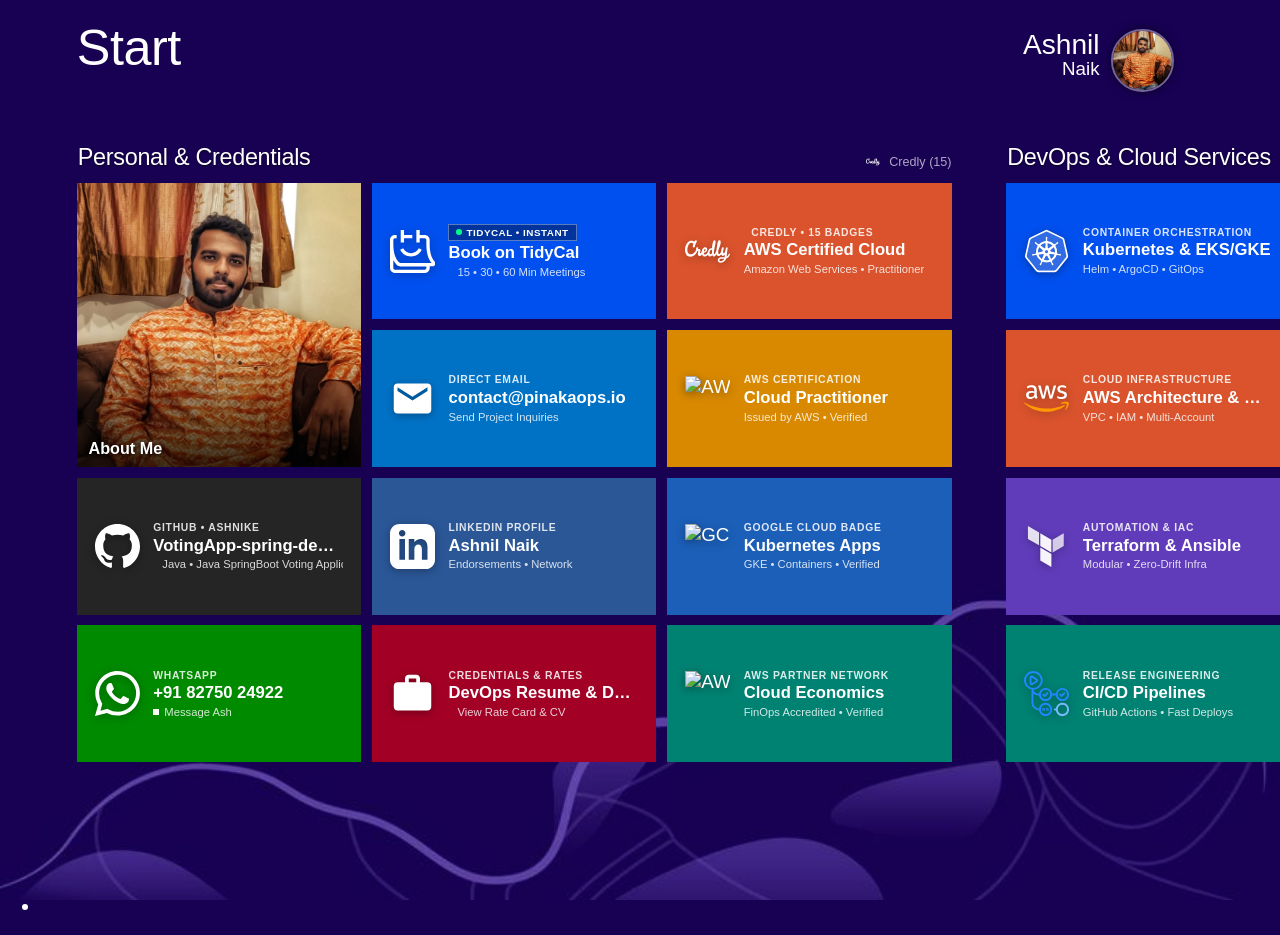
==== commit 157d38b2: "updated icons and other things" ====
--- a/index.html
+++ b/index.html
@@ -7,6 +7,8 @@
         <meta name="HandheldFriendly" content="true">
         <meta name="MobileOptimized" content="320">
         <meta http-equiv="cleartype" content="on">
+        <meta name="referrer" content="strict-origin-when-cross-origin">
+        <meta http-equiv="Content-Security-Policy" content="default-src 'self'; script-src 'self' 'unsafe-inline' https://code.jquery.com https://cdnjs.cloudflare.com; style-src 'self' 'unsafe-inline' https://cdnjs.cloudflare.com https://code.ionicframework.com https://fonts.googleapis.com; font-src 'self' data: https://fonts.gstatic.com https://themes.googleusercontent.com https://code.ionicframework.com; img-src 'self' data: blob: https:; connect-src 'self' https://api.github.com https://devopstryhard.com https://www.credly.com https://www.youtube.com; media-src 'self'; object-src 'none'; base-uri 'self';">
         <meta property="og:locale" content="en_US" />
         <meta property="og:type" content="website" />
         <meta property="og:title" content="WIndows Web 8.0 | Ashnil Naik" />
@@ -20,14 +22,14 @@
         <link rel="apple-touch-icon" sizes="72x72" href="img/logo.png" />
         <link rel="apple-touch-icon" sizes="114x114" href="img/logo.png" />
         <link rel="apple-touch-icon" sizes="144x144" href="img/logo.png" />
-        <link href="https://cdnjs.cloudflare.com/ajax/libs/normalize/3.0.3/normalize.min.css" type="text/css" rel="stylesheet" lang="en">
-        <link href="https://code.ionicframework.com/ionicons/2.0.1/css/ionicons.min.css" type="text/css" rel="stylesheet" lang="en">
+        <link href="https://cdnjs.cloudflare.com/ajax/libs/normalize/3.0.3/normalize.min.css" type="text/css" rel="stylesheet" lang="en" integrity="sha384-gFTAvnQMdZ1wfeb9vay1SlC/c+jfgXz8qMUgAGRrTso3Q6f6J6qvcUOdYFuEP9cE" crossorigin="anonymous">
+        <link href="https://code.ionicframework.com/ionicons/2.0.1/css/ionicons.min.css" type="text/css" rel="stylesheet" lang="en" integrity="sha384-4r9SMzlCiUSd92w9v1wROFY7DlBc5sDYaEBhcCJR7Pm2nuzIIGKVRtYWlf6w+GG4" crossorigin="anonymous">
         <link href="css/main.min.css" type="text/css" rel="stylesheet" lang="en">
         <link href="css/enhancements.css" type="text/css" rel="stylesheet">
 
-        <script src="https://ajax.googleapis.com/ajax/libs/jquery/2.1.3/jquery.min.js"></script>
-        <script src="js/jquery-ui.min.js" type="text/javascript"></script>
-        <script src="https://cdnjs.cloudflare.com/ajax/libs/pace/1.0.2/pace.min.js" type="text/javascript"></script>
+        <script src="https://code.jquery.com/jquery-3.7.1.min.js" integrity="sha384-1H217gwSVyLSIfaLxHbE7dRb3v4mYCKbpQvzx0cegeju1MVsGrX5xXxAvs/HgeFs" crossorigin="anonymous"></script>
+        <script src="https://code.jquery.com/ui/1.13.3/jquery-ui.min.js" integrity="sha384-oVpH0DXO9nadZxTmPSQo3YwWqfN/Up9aRDHCxLrw8A2LjkFNcM/XILw4KGMaL95z" crossorigin="anonymous"></script>
+        <script src="https://cdnjs.cloudflare.com/ajax/libs/pace/1.0.2/pace.min.js" type="text/javascript" integrity="sha384-5DyzDgtTHw1bbnR1u2aQPxi5+e1KVPsygV5Pioo5W+5ua3sN5AHF05kzM0QfXXqm" crossorigin="anonymous"></script>
         <script src="js/script.js" type="text/javascript"></script>
         <script src="js/feeds.js" type="text/javascript"></script>
     </head>
@@ -170,8 +172,8 @@
                         </li>
 
                         <!-- Book a Consultation / TidyCal (2x1 Wide Priority Freelance Tile) -->
-                        <li class="live-feed-tile booking-tile tile-wide open-booking ui-sortable-handle" title="Schedule a Meeting on TidyCal">
-                            <a href="javascript:void(0)" class="tile-link modern-tile-content">
+                        <li class="live-feed-tile booking-tile tidycal-tile tile-wide ui-sortable-handle" data-url="https://tidycal.com/ashnilnaik777" title="Schedule a Meeting on TidyCal">
+                            <a href="https://tidycal.com/ashnilnaik777" target="_blank" rel="noopener noreferrer" class="tile-link modern-tile-content">
                                 <div class="tile-icon-box">
                                     <img src="img/tidycal.svg" alt="TidyCal" class="tile-svg-logo">
                                 </div>
@@ -559,17 +561,17 @@
                         </li>
                         <!-- Python -->
                         <li class="tech-tile darkTeal ui-sortable-handle" style="background: #306998;">
-                            <div class="tech-icon"><i class="ionicons ion-social-python" style="color: #ffd43b;"></i></div>
+                            <div class="tech-icon"><img src="img/python.svg" alt="Python"></div>
                             <span class="text">Python Automation</span>
                         </li>
                         <!-- GitOps -->
                         <li class="tech-tile magenta ui-sortable-handle" style="background: #d81b60;">
-                            <div class="tech-icon"><i class="ionicons ion-merge" style="color: #fff;"></i></div>
+                            <div class="tech-icon"><img src="img/argocd.svg" alt="ArgoCD"></div>
                             <span class="text">GitOps &bull; ArgoCD</span>
                         </li>
                         <!-- Networking -->
                         <li class="tech-tile teal ui-sortable-handle" style="background: #00796b;">
-                            <div class="tech-icon"><i class="ionicons ion-network" style="color: #fff;"></i></div>
+                            <div class="tech-icon"><img src="img/nginx.svg" alt="NGINX"></div>
                             <span class="text">Nginx &bull; DNS</span>
                         </li>
                     </ul>
@@ -934,7 +936,7 @@
 
                     <!-- 12. Set Up an App Dev Environment on Google Cloud -->
                     <div class="credly-card">
-                        <img src="https://images.credly.com/images/4523fa53-ce20-4180-8774-8d4e5657fe05/image.png" alt="App Dev" class="credly-card-img">
+                        <img src="https://images.credly.com/images/42326d44-14ff-4eda-b9c5-7d8f12919253/image.png" alt="App Dev" class="credly-card-img">
                         <div class="credly-card-info">
                             <span class="credly-card-title">App Dev Environment on GCP</span>
                             <span class="credly-card-issuer"><i class="ionicons ion-checkmark-circled" style="color: #00ff88;"></i> Google Cloud Skill Badge</span>
--- a/css/enhancements.css
+++ b/css/enhancements.css
@@ -2,8 +2,7 @@
 /* ============= WINDOWS 8 START MENU MODE ============== */
 /* ====================================================== */
 
-/* Windows 8 Typography */
-@import url('https://fonts.googleapis.com/css2?family=Segoe+UI:wght@300;400;600;700&display=swap');
+/* Windows 8 Typography (Segoe UI is a native Windows system font with system fallbacks) */
 
 /* Hide boot screen, logon splash and password screen so Start Menu is immediately visible */
 .boot-screen,
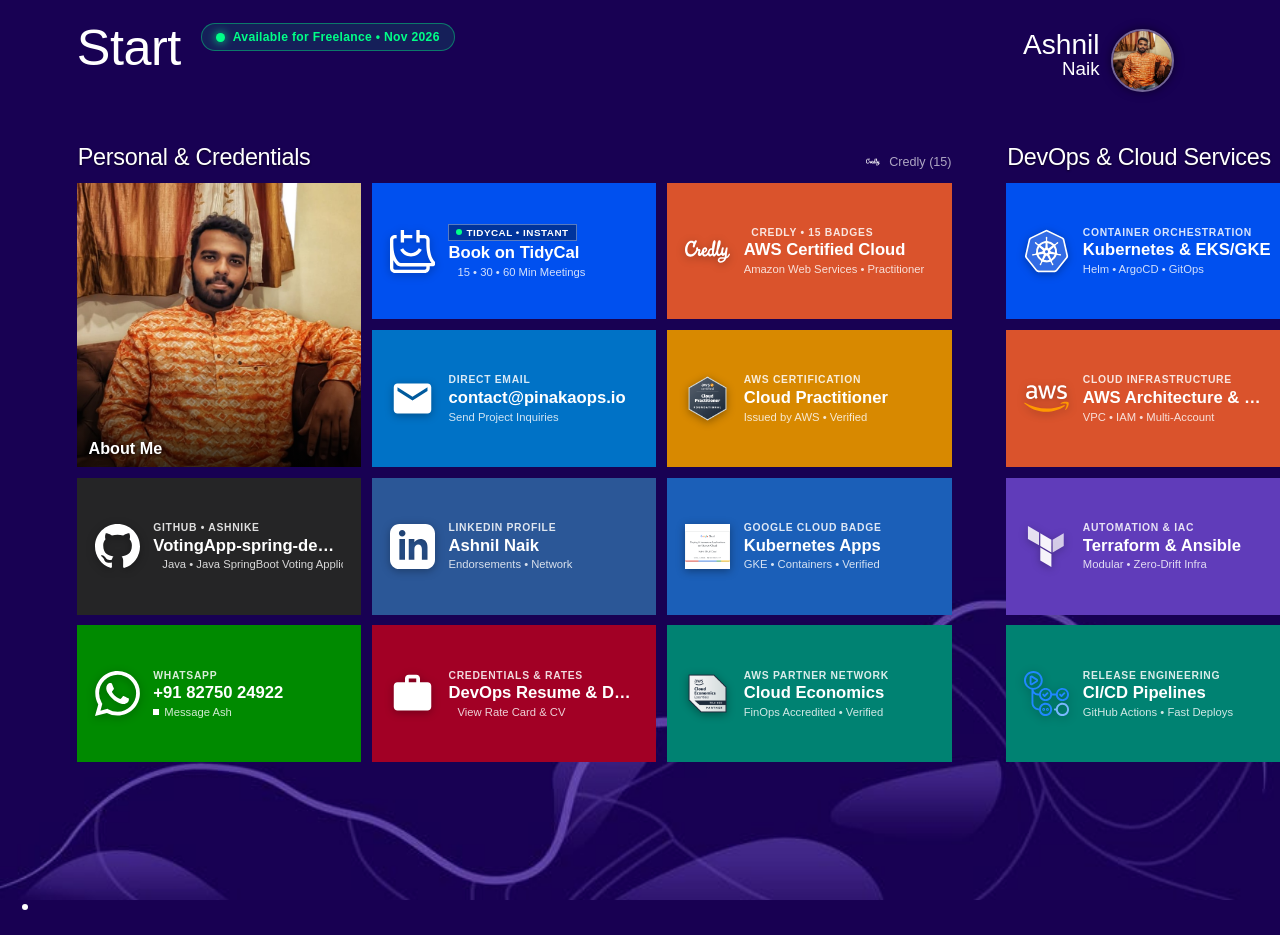
==== commit ff8012f8: "changes wrt to ecnhancement" ====
--- a/index.html
+++ b/index.html
@@ -8,15 +8,52 @@
         <meta name="MobileOptimized" content="320">
         <meta http-equiv="cleartype" content="on">
         <meta name="referrer" content="strict-origin-when-cross-origin">
-        <meta http-equiv="Content-Security-Policy" content="default-src 'self'; script-src 'self' 'unsafe-inline' https://code.jquery.com https://cdnjs.cloudflare.com; style-src 'self' 'unsafe-inline' https://cdnjs.cloudflare.com https://code.ionicframework.com https://fonts.googleapis.com; font-src 'self' data: https://fonts.gstatic.com https://themes.googleusercontent.com https://code.ionicframework.com; img-src 'self' data: blob: https:; connect-src 'self' https://api.github.com https://devopstryhard.com https://www.credly.com https://www.youtube.com; media-src 'self'; object-src 'none'; base-uri 'self';">
+        <meta http-equiv="Content-Security-Policy" content="default-src 'self'; script-src 'self' 'unsafe-inline' https://code.jquery.com https://cdnjs.cloudflare.com; style-src 'self' 'unsafe-inline' https://cdnjs.cloudflare.com https://code.ionicframework.com https://fonts.googleapis.com; font-src 'self' data: https://fonts.gstatic.com https://themes.googleusercontent.com https://code.ionicframework.com; img-src 'self' data: blob: https:; frame-src 'self' https://tidycal.com https://www.youtube.com; connect-src 'self' https://api.github.com https://devopstryhard.com https://www.credly.com https://www.youtube.com; media-src 'self'; object-src 'none'; base-uri 'self';">
+        <meta name="description" content="Freelance Cloud & DevOps Engineer specializing in AWS, Kubernetes (EKS/GKE), FinOps (30-60% Cost Optimization), Terraform IaC, and ArgoCD GitOps.">
+        <meta name="keywords" content="Freelance DevOps Engineer, Cloud Consultant, AWS Architect, Kubernetes Consultant, FinOps Specialist, Terraform Freelancer, ArgoCD, PinakaOps">
+        <meta name="author" content="Ashnil Naik">
         <meta property="og:locale" content="en_US" />
         <meta property="og:type" content="website" />
-        <meta property="og:title" content="WIndows Web 8.0 | Ashnil Naik" />
-        <meta property="og:description" content="The web version for your windows 8.0" />
-        <meta property="og:url" content="" />
-        <meta property="og:site_name" content="Windows Web 8.0" />
-        <meta property="og:image" content="img/logo.png" />
-        <title>Windows Web 8.0 | Ashnil Naik</title>
+        <meta property="og:title" content="Ashnil Naik | Freelance DevOps &amp; Cloud Architect &bull; PinakaOps" />
+        <meta property="og:description" content="Senior Freelance DevOps &amp; Cloud Engineer. Cutting cloud costs by 30-60%, zero-downtime Kubernetes deployments, and automated CI/CD pipelines." />
+        <meta property="og:url" content="https://pinakaops.com/" />
+        <meta property="og:site_name" content="PinakaOps | Ashnil Naik" />
+        <meta property="og:image" content="https://pinakaops.com/img/logo.png" />
+        <meta name="twitter:card" content="summary_large_image">
+        <meta name="twitter:title" content="Ashnil Naik | Freelance DevOps &amp; Cloud Architect">
+        <meta name="twitter:description" content="Senior Freelance DevOps &amp; Cloud Engineer. Cutting cloud costs by 30-60%, zero-downtime Kubernetes deployments, and automated CI/CD pipelines.">
+        <title>Ashnil Naik | Freelance DevOps &amp; Cloud Architect &bull; PinakaOps</title>
+        <script type="application/ld+json">
+        {
+          "@context": "https://schema.org",
+          "@type": "ProfessionalService",
+          "name": "PinakaOps - Freelance DevOps & Cloud Consulting",
+          "image": "https://pinakaops.com/img/logo.png",
+          "url": "https://pinakaops.com",
+          "telephone": "+918275024922",
+          "priceRange": "$$$",
+          "founder": {
+            "@type": "Person",
+            "name": "Ashnil Naik",
+            "jobTitle": "Cloud & DevOps Solutions Architect",
+            "sameAs": [
+              "https://www.linkedin.com/in/ashnilnaik",
+              "https://github.com/ashnike",
+              "https://www.credly.com/users/ashnil-naik.b57d135a/badges",
+              "https://www.youtube.com/@pinakaops"
+            ]
+          },
+          "serviceType": [
+            "Cloud Cost Optimization (FinOps)",
+            "Kubernetes & EKS/GKE Cluster Architecture",
+            "Terraform Infrastructure as Code",
+            "CI/CD Pipeline Automation (GitHub Actions)",
+            "DevSecOps & Cloud Security Hardening",
+            "Site Reliability Engineering (SRE)"
+          ],
+          "areaServed": "Global (Remote)"
+        }
+        </script>
         <link rel="icon" type="image/x-icon" href="img/logo.png">
         <link rel="apple-touch-icon" href="img/logo.png" />
         <link rel="apple-touch-icon" sizes="72x72" href="img/logo.png" />
@@ -119,6 +156,10 @@
         <div class="start-menu">
             <div class="info">
                 <h1>Start</h1>
+                <div class="availability-pill open-booking" title="Click to check availability &amp; book a free consultation on TidyCal">
+                    <span class="status-pulse-dot"></span>
+                    <span class="availability-text">Available for Freelance &bull; Nov 2026</span>
+                </div>
                 <div class="user">
                     <img src="profile-pic.jpeg" alt="Ashnil Naik" class="profile-pic">
                     <h2>Ashnil<br><span>Naik</span></h2>
@@ -402,6 +443,48 @@
                                     <span class="tile-label">Observability &amp; SRE</span>
                                     <span class="tile-headline">Prometheus &amp; Grafana</span>
                                     <span class="tile-subtext">Alerting &bull; CloudWatch &bull; SLOs</span>
+                                </div>
+                            </a>
+                        </li>
+
+                        <!-- Interactive Cloud Savings Calculator -->
+                        <li class="live-feed-tile service-calc tile-wide open-calc ui-sortable-handle" title="Interactive FinOps Cloud Cost Savings Calculator">
+                            <a href="javascript:void(0)" class="tile-link modern-tile-content">
+                                <div class="tile-icon-box">
+                                    <img src="img/cost.svg" alt="Calculator" class="tile-svg-logo">
+                                </div>
+                                <div class="tile-text-box">
+                                    <span class="pulse-tag" style="background: rgba(30, 164, 130, 0.3); color: #3bffc6;">FinOps Tool &bull; Instant</span>
+                                    <span class="tile-headline">Savings Calculator</span>
+                                    <span class="tile-subtext"><i class="ionicons ion-calculator"></i> Estimate 30–60% Monthly Cuts</span>
+                                </div>
+                            </a>
+                        </li>
+
+                        <!-- Interactive CLI Terminal -->
+                        <li class="live-feed-tile service-terminal tile-wide open-terminal ui-sortable-handle" title="Open Interactive PinakaOps Terminal">
+                            <a href="javascript:void(0)" class="tile-link modern-tile-content">
+                                <div class="tile-icon-box" style="background: #0f172a; display: flex; align-items: center; justify-content: center; border-radius: 4px; border: 1px solid rgba(0, 255, 136, 0.3);">
+                                    <span style="font-family: monospace; font-size: 2.2vh; color: #00ff88; font-weight: bold;">&gt;_</span>
+                                </div>
+                                <div class="tile-text-box">
+                                    <span class="tile-label" style="color: #00ff88;"><i class="ionicons ion-code-working"></i> PinakaOps Shell</span>
+                                    <span class="tile-headline">Interactive Terminal</span>
+                                    <span class="tile-subtext"><i class="ionicons ion-chevron-right"></i> Type help, audit, skills, contact</span>
+                                </div>
+                            </a>
+                        </li>
+
+                        <!-- Client Endorsements & Social Proof -->
+                        <li class="live-feed-tile service-reviews tile-wide open-services ui-sortable-handle" title="Client Reviews & Recommendations">
+                            <a href="javascript:void(0)" class="tile-link modern-tile-content">
+                                <div class="tile-icon-box" style="display: flex; align-items: center; justify-content: center;">
+                                    <i class="ionicons ion-chatbubbles" style="font-size: 3.2vh; color: #ffd43b;"></i>
+                                </div>
+                                <div class="tile-text-box testimonial-rotator">
+                                    <span class="tile-label"><i class="ionicons ion-checkmark-circled" style="color: #00ff88;"></i> Client Endorsements</span>
+                                    <span class="tile-headline testimonial-quote">"Saved us 42% on AWS in 3 weeks"</span>
+                                    <span class="tile-subtext testimonial-author">&bull; Alex M., VP of Engineering</span>
                                 </div>
                             </a>
                         </li>
@@ -739,6 +822,50 @@
                     </div>
                 </div>
 
+                <!-- Productized Sprints & Retainers -->
+                <div style="margin-top: 3.5vh; margin-bottom: 1.5vh;">
+                    <h3><i class="ionicons ion-ribbon-a" style="color: #ffd43b;"></i> Fixed-Scope Sprints &amp; Retainer Packages</h3>
+                    <p style="font-size: 1.4vh; color: #aaa;">High-impact, predictable engagements designed for founders, CTOs, and engineering leaders who need fast outcomes.</p>
+                </div>
+
+                <div class="service-card-grid sprint-card-grid">
+                    <!-- Sprint 1: FinOps Audit -->
+                    <div class="service-card sprint-card" style="border-left: 4px solid #1ea482;">
+                        <div class="sprint-badge">3–5 Days &bull; Guaranteed ROI</div>
+                        <h4><img src="img/cost.svg" style="width: 18px; vertical-align: middle;"> FinOps &amp; Cloud Cost Sprint</h4>
+                        <p style="font-size: 1.4vh; color: #aaa;">Comprehensive audit of AWS/GCP bills. Immediate right-sizing of overprovisioned instances, NAT Gateway replacement, and automated cleanup scripts.</p>
+                        <div class="sprint-outcome"><i class="ionicons ion-checkmark-circled"></i> <strong>Deliverable:</strong> Executive report + Terraform/Lambda fixes saving 30–60%.</div>
+                        <a href="https://tidycal.com/ashnilnaik777/30-minute-meeting" target="_blank" rel="noopener noreferrer" class="btn-sprint"><img src="img/tidycal.svg" style="width: 13px; vertical-align: middle;"> Book Cost Sprint</a>
+                    </div>
+
+                    <!-- Sprint 2: Kubernetes & GitOps -->
+                    <div class="service-card sprint-card" style="border-left: 4px solid #326ce5;">
+                        <div class="sprint-badge">1–2 Weeks &bull; Production Ready</div>
+                        <h4><img src="img/kubernetes.svg" style="width: 18px; vertical-align: middle;"> Production Kubernetes &amp; GitOps</h4>
+                        <p style="font-size: 1.4vh; color: #aaa;">Multi-AZ Amazon EKS or Google GKE cluster provisioned via Terraform with Helm, ArgoCD GitOps, automated SSL Ingress, and node auto-scaling.</p>
+                        <div class="sprint-outcome"><i class="ionicons ion-checkmark-circled"></i> <strong>Deliverable:</strong> Turnkey, zero-downtime cluster with blue/green deployments.</div>
+                        <a href="https://tidycal.com/ashnilnaik777/30-minute-meeting" target="_blank" rel="noopener noreferrer" class="btn-sprint"><img src="img/tidycal.svg" style="width: 13px; vertical-align: middle;"> Book K8s Sprint</a>
+                    </div>
+
+                    <!-- Sprint 3: CI/CD Modernization -->
+                    <div class="service-card sprint-card" style="border-left: 4px solid #00838f;">
+                        <div class="sprint-badge">3–5 Days &bull; High Velocity</div>
+                        <h4><img src="img/pipeline.svg" style="width: 18px; vertical-align: middle;"> CI/CD Pipeline Modernization</h4>
+                        <p style="font-size: 1.4vh; color: #aaa;">Modernize brittle pipelines to GitHub Actions with Docker layer caching, automated Trivy security vulnerability scans, and Slack deployment alerts.</p>
+                        <div class="sprint-outcome"><i class="ionicons ion-checkmark-circled"></i> <strong>Deliverable:</strong> Deploy times reduced from 45 min to under 4 minutes.</div>
+                        <a href="https://tidycal.com/ashnilnaik777/15-minute-meeting" target="_blank" rel="noopener noreferrer" class="btn-sprint"><img src="img/tidycal.svg" style="width: 13px; vertical-align: middle;"> Book CI/CD Sprint</a>
+                    </div>
+
+                    <!-- Sprint 4: Fractional DevOps Retainer -->
+                    <div class="service-card sprint-card" style="border-left: 4px solid #ffd43b;">
+                        <div class="sprint-badge">Monthly &bull; Dedicated Support</div>
+                        <h4><i class="ionicons ion-android-star" style="color: #ffd43b;"></i> Fractional DevOps / SRE Retainer</h4>
+                        <p style="font-size: 1.4vh; color: #aaa;">15–25 hours/month of dedicated senior cloud engineering. Ongoing infrastructure drift fixes, monitoring/alerting tuning, and emergency escalation.</p>
+                        <div class="sprint-outcome"><i class="ionicons ion-checkmark-circled"></i> <strong>Deliverable:</strong> Senior DevOps peace-of-mind without a $200k full-time hire.</div>
+                        <a href="https://tidycal.com/ashnilnaik777/30-minute-meeting" target="_blank" rel="noopener noreferrer" class="btn-sprint"><img src="img/tidycal.svg" style="width: 13px; vertical-align: middle;"> Inquire for Retainer</a>
+                    </div>
+                </div>
+
                 <div class="btn-cta-group">
                     <a href="https://tidycal.com/ashnilnaik777" target="_blank" rel="noopener noreferrer" class="btn-cta-primary" style="background: #1569ee;"><img src="img/tidycal.svg" style="width: 15px; vertical-align: middle;"> Book on TidyCal</a>
                     <button class="btn-cta-primary open-booking-btn"><i class="ionicons ion-calendar"></i> View Meeting Options</button>
@@ -791,6 +918,16 @@
                             <li>Saved ~40% on staging and testing infrastructure</li>
                             <li>Instant Slack chatops notifications for developer teams</li>
                             <li>Covered in step-by-step video on PinakaOps YouTube</li>
+                        </ul>
+                    </div>
+                    <div class="service-card">
+                        <h4 style="color: #60cdff;"><i class="ionicons ion-speedometer"></i> 10x Faster Deploys via GitHub Actions</h4>
+                        <p style="font-size: 1.4vh; color: #e0e0e0; font-weight: 600;">Solution: Multi-Stage Docker Caching &amp; Matrix Builds</p>
+                        <p style="font-size: 1.4vh; color: #aaa;">Re-architected monolithic Jenkins build jobs into parallelized GitHub Actions workflows with Docker layer cache, Kaniko image builds, and automated Snyk CVE scanning.</p>
+                        <ul>
+                            <li>Cut release build time from 45 min down to 3.8 minutes</li>
+                            <li>Zero failed deploys in 6 consecutive months</li>
+                            <li>Instant Slack chatops notifications and rollbacks</li>
                         </ul>
                     </div>
                 </div>
@@ -979,6 +1116,128 @@
                     <a href="https://www.credly.com/users/ashnil-naik.b57d135a/badges" target="_blank" rel="noopener noreferrer" class="btn-cta-primary" style="background: #ff6b00;"><img src="img/credly.svg" style="width: 16px; vertical-align: middle;"> View All on Credly.com</a>
                     <a href="https://tidycal.com/ashnilnaik777" target="_blank" rel="noopener noreferrer" class="btn-cta-primary" style="background: #1569ee;"><img src="img/tidycal.svg" style="width: 16px; vertical-align: middle;"> Schedule on TidyCal</a>
                     <a href="https://wa.me/918275024922" target="_blank" rel="noopener noreferrer" class="btn-cta-secondary"><i class="ionicons ion-social-whatsapp"></i> Chat on WhatsApp</a>
+                </div>
+            </div>
+        </div>
+
+        <!-- 5. CLOUD COST SAVINGS CALCULATOR WINDOW -->
+        <div class="app calc inactive" id="calc-app" style="width: 82vw; max-width: 1050px; left: calc(50vw - 41vw); top: 5vh; height: 90vh;">
+            <div class="title">
+                <p><img src="img/cost.svg" style="width: 14px; vertical-align: middle; margin-right: 6px;"> Cloud Cost Savings &amp; FinOps ROI Calculator &bull; PinakaOps</p>
+            </div>
+            <ul class="action-buttons">
+                <li class="close" title="Close"><i class="ionicons ion-android-close"></i></li>
+                <li class="maximize" title="Maximize"><i class="ionicons ion-android-checkbox-outline-blank"></i></li>
+                <li class="minimize" title="Minimize"><i class="ionicons ion-ios-minus-empty"></i></li>
+            </ul>
+            <div class="container devops-dialog" style="height: calc(100% - 3.90625vh); overflow-y: auto;">
+                <div style="display: flex; align-items: center; justify-content: space-between; flex-wrap: wrap; gap: 10px; margin-bottom: 0.8vh;">
+                    <h2><img src="img/cost.svg" style="width: 24px; vertical-align: middle; margin-right: 8px;"> Interactive Cloud Cost Savings Estimator</h2>
+                    <span class="tidycal-direct-badge" style="background: rgba(30, 164, 130, 0.2); border-color: rgba(30, 164, 130, 0.5); color: #3bffc6 !important;">
+                        <i class="ionicons ion-flash"></i> Guaranteed Positive ROI
+                    </span>
+                </div>
+                <div class="divider"></div>
+                <p>Most growing startups and tech companies overpay on AWS &amp; GCP by 30% to 60% due to unoptimized NAT Gateways, idle On-Demand compute, and orphan storage. Move the slider below to estimate how much your company can save every month.</p>
+
+                <!-- Calculator Controls -->
+                <div class="calc-panel" style="background: rgba(255, 255, 255, 0.04); border: 1px solid rgba(255, 255, 255, 0.1); border-radius: 6px; padding: 2vh 2.5vw; margin: 2vh 0;">
+                    <div style="display: flex; justify-content: space-between; align-items: center; margin-bottom: 1.5vh; flex-wrap: wrap; gap: 10px;">
+                        <label for="cloud-spend-slider" style="font-size: 1.8vh; font-weight: 600; color: #ffffff;">Current Monthly Cloud Spend (AWS / GCP / Azure):</label>
+                        <span id="spend-display" style="font-size: 2.6vh; font-weight: 700; color: #ffd43b; font-family: 'Consolas', monospace;">$10,000 / mo</span>
+                    </div>
+
+                    <input type="range" id="cloud-spend-slider" min="1000" max="100000" step="500" value="10000" style="width: 100%; height: 8px; cursor: pointer; accent-color: #1ea482;">
+
+                    <div style="display: flex; justify-content: space-between; font-size: 1.2vh; color: #888; margin-top: 6px;">
+                        <span>$1,000/mo</span>
+                        <span>$25,000/mo</span>
+                        <span>$50,000/mo</span>
+                        <span>$75,000/mo</span>
+                        <span>$100,000+/mo</span>
+                    </div>
+
+                    <div style="margin-top: 2.5vh;">
+                        <span style="font-size: 1.45vh; font-weight: 600; color: #e0e0e0; display: block; margin-bottom: 1vh;">Select Applicable Optimization Vectors:</span>
+                        <div class="calc-checkbox-grid" style="display: grid; grid-template-columns: repeat(auto-fit, minmax(220px, 1fr)); gap: 10px;">
+                            <label class="calc-checkbox-label">
+                                <input type="checkbox" class="calc-vector" value="0.15" checked>
+                                <span><strong>fck-nat &amp; VPC Endpoints</strong><br><small style="color: #aaa;">Eliminate high NAT GW GB transfer fees</small></span>
+                            </label>
+                            <label class="calc-checkbox-label">
+                                <input type="checkbox" class="calc-vector" value="0.18" checked>
+                                <span><strong>Graviton3 &amp; Spot Strategy</strong><br><small style="color: #aaa;">20%–40% price-performance gain</small></span>
+                            </label>
+                            <label class="calc-checkbox-label">
+                                <input type="checkbox" class="calc-vector" value="0.08" checked>
+                                <span><strong>Storage &amp; Snapshot Hygiene</strong><br><small style="color: #aaa;">S3 Intelligent Tiering &amp; unattached EBS</small></span>
+                            </label>
+                            <label class="calc-checkbox-label">
+                                <input type="checkbox" class="calc-vector" value="0.12" checked>
+                                <span><strong>K8s Node Auto-Packing</strong><br><small style="color: #aaa;">Karpenter right-sizing &amp; bin packing</small></span>
+                            </label>
+                        </div>
+                    </div>
+                </div>
+
+                <!-- Live Results -->
+                <div class="calc-results-grid" style="display: grid; grid-template-columns: repeat(auto-fit, minmax(200px, 1fr)); gap: 15px; margin: 2.5vh 0;">
+                    <div class="calc-result-box" style="background: rgba(30, 164, 130, 0.12); border: 1px solid rgba(30, 164, 130, 0.4); border-radius: 6px; padding: 2vh; text-align: center;">
+                        <span style="font-size: 1.3vh; color: #88ffdb; text-transform: uppercase; letter-spacing: 0.5px;">Estimated Monthly Savings</span>
+                        <h3 id="savings-monthly" style="font-size: 3.2vh; color: #3bffc6; margin: 8px 0; font-family: 'Consolas', monospace;">$4,200 / mo</h3>
+                        <span id="savings-percent" style="font-size: 1.3vh; color: #aaa;">~42% bill reduction</span>
+                    </div>
+
+                    <div class="calc-result-box" style="background: rgba(21, 105, 238, 0.12); border: 1px solid rgba(21, 105, 238, 0.4); border-radius: 6px; padding: 2vh; text-align: center;">
+                        <span style="font-size: 1.3vh; color: #9bc5ff; text-transform: uppercase; letter-spacing: 0.5px;">Estimated Annual Savings</span>
+                        <h3 id="savings-annual" style="font-size: 3.2vh; color: #60cdff; margin: 8px 0; font-family: 'Consolas', monospace;">$50,400 / yr</h3>
+                        <span style="font-size: 1.3vh; color: #aaa;">Directly recovered bottom-line profit</span>
+                    </div>
+
+                    <div class="calc-result-box" style="background: rgba(255, 212, 59, 0.1); border: 1px solid rgba(255, 212, 59, 0.4); border-radius: 6px; padding: 2vh; text-align: center;">
+                        <span style="font-size: 1.3vh; color: #ffe685; text-transform: uppercase; letter-spacing: 0.5px;">Estimated Sprint ROI</span>
+                        <h3 id="savings-roi" style="font-size: 3.2vh; color: #ffd43b; margin: 8px 0; font-family: 'Consolas', monospace;">&gt; 500%</h3>
+                        <span style="font-size: 1.3vh; color: #aaa;">Pays for itself in under 30 days</span>
+                    </div>
+                </div>
+
+                <div class="btn-cta-group" style="margin-top: 3vh;">
+                    <a href="https://tidycal.com/ashnilnaik777/30-minute-meeting" target="_blank" rel="noopener noreferrer" class="btn-cta-primary" style="background: #1ea482; font-size: 1.6vh; padding: 1.2vh 2vw;">
+                        <img src="img/cost.svg" style="width: 18px; vertical-align: middle;"> Claim Your Free 20-Min Cloud Cost Audit
+                    </a>
+                    <a href="https://wa.me/918275024922?text=Hi%20Ashnil%2C%20I%20used%20your%20cloud%20savings%20calculator%20and%20want%20to%20discuss%20our%20AWS%20spend." target="_blank" rel="noopener noreferrer" class="btn-cta-secondary">
+                        <i class="ionicons ion-social-whatsapp"></i> Discuss on WhatsApp
+                    </a>
+                </div>
+            </div>
+        </div>
+
+        <!-- 6. INTERACTIVE TERMINAL APP WINDOW -->
+        <div class="app terminal inactive" id="terminal-app" style="width: 80vw; max-width: 950px; left: calc(50vw - 40vw); top: 7vh; height: 85vh;">
+            <div class="title" style="background: #1e1e1e;">
+                <p><i class="ionicons ion-terminal" style="color: #00ff88; margin-right: 6px;"></i> C:\Windows\System32\cmd.exe &bull; PinakaOps CLI Shell</p>
+            </div>
+            <ul class="action-buttons">
+                <li class="close" title="Close"><i class="ionicons ion-android-close"></i></li>
+                <li class="maximize" title="Maximize"><i class="ionicons ion-android-checkbox-outline-blank"></i></li>
+                <li class="minimize" title="Minimize"><i class="ionicons ion-ios-minus-empty"></i></li>
+            </ul>
+            <div class="terminal-container" style="height: calc(100% - 3.90625vh); background: #0c0c0c; color: #f0f0f0; font-family: 'Consolas', 'Courier New', monospace; font-size: 1.4vh; line-height: 1.5; padding: 18px 24px; overflow-y: auto; box-sizing: border-box;">
+                <div class="terminal-history">
+                    <pre style="color: #8ab4f8; margin: 0 0 14px 0; font-family: inherit; font-size: 1.35vh;">
+  ____  _             _              ___             
+ |  _ \(_)_ __   __ _| | ____ _     / _ \ _ __  ___  
+ | |_) | | '_ \ / _` | |/ / _` |   | | | | '_ \/ __| 
+ |  __/| | | | | (_| |   &lt; (_| |   | |_| | |_) \__ \ 
+ |_|   |_|_| |_|\__,_|_|\_\__,_|    \___/| .__/|___/ 
+                                         |_|         
+                    </pre>
+                    <p style="color: #aaa; margin: 0 0 6px 0;">PinakaOps Cloud &amp; DevOps Shell [Version 2.4.0-release]</p>
+                    <p style="color: #aaa; margin: 0 0 14px 0;">(c) 2026 Ashnil Naik. All rights reserved. Type <span style="color: #00ff88; font-weight: bold;">'help'</span> to see available commands or <span style="color: #ffd43b; font-weight: bold;">'audit'</span> to schedule a call.</p>
+                </div>
+                <div class="terminal-cli-line" style="display: flex; align-items: center; margin-top: 10px;">
+                    <span style="color: #00ff88; font-weight: bold; margin-right: 8px;">pinakaops:~$</span>
+                    <input type="text" class="terminal-cmd-input" spellcheck="false" autocomplete="off" autofocus style="flex: 1; background: transparent; border: none; outline: none; color: #ffffff; font-family: inherit; font-size: inherit;">
                 </div>
             </div>
         </div>
--- a/css/enhancements.css
+++ b/css/enhancements.css
@@ -1371,4 +1371,183 @@
     color: #ffffff;
 }
 
-
+/* ====================================================== */
+/* ===== FREELANCE ENHANCEMENTS: AVAILABILITY & APPS ===== */
+/* ====================================================== */
+
+/* Availability Badge in Header */
+.availability-pill {
+    display: inline-flex;
+    align-items: center;
+    gap: 8px;
+    background: rgba(0, 255, 136, 0.12);
+    border: 1px solid rgba(0, 255, 136, 0.4);
+    border-radius: 20px;
+    padding: 6px 14px;
+    margin-left: 20px;
+    cursor: pointer;
+    vertical-align: middle;
+    transition: all 0.2s ease;
+}
+
+.availability-pill:hover {
+    background: rgba(0, 255, 136, 0.22);
+    border-color: #00ff88;
+    transform: translateY(-1px);
+    box-shadow: 0 4px 12px rgba(0, 255, 136, 0.2);
+}
+
+.status-pulse-dot {
+    width: 9px;
+    height: 9px;
+    border-radius: 50%;
+    background: #00ff88;
+    box-shadow: 0 0 10px #00ff88;
+    animation: statusPulse 1.8s infinite ease-in-out;
+    display: inline-block;
+}
+
+@keyframes statusPulse {
+    0%, 100% { transform: scale(1); opacity: 1; }
+    50% { transform: scale(1.35); opacity: 0.6; }
+}
+
+.availability-text {
+    font-size: 1.35vh;
+    font-weight: 600;
+    color: #00ff88;
+    letter-spacing: 0.3px;
+    font-family: 'Segoe UI', -apple-system, sans-serif;
+}
+
+/* Productized Sprints & Retainer Cards */
+.sprint-card {
+    position: relative;
+    transition: transform 0.2s ease, border-color 0.2s ease;
+}
+
+.sprint-card:hover {
+    transform: translateY(-2px);
+    border-color: rgba(255, 255, 255, 0.3) !important;
+}
+
+.sprint-badge {
+    position: absolute;
+    top: 12px;
+    right: 12px;
+    font-size: 1.1vh;
+    font-weight: 700;
+    text-transform: uppercase;
+    letter-spacing: 0.5px;
+    padding: 3px 8px;
+    border-radius: 12px;
+    background: rgba(255, 255, 255, 0.1);
+    color: #ffd43b;
+    border: 1px solid rgba(255, 212, 59, 0.3);
+}
+
+.sprint-outcome {
+    margin: 10px 0;
+    padding: 8px 10px;
+    background: rgba(0, 255, 136, 0.08);
+    border-radius: 4px;
+    font-size: 1.25vh;
+    color: #e0e0e0;
+}
+
+.sprint-outcome i {
+    color: #00ff88;
+    margin-right: 4px;
+}
+
+.btn-sprint {
+    display: inline-flex;
+    align-items: center;
+    gap: 6px;
+    margin-top: 8px;
+    padding: 7px 12px;
+    background: rgba(21, 105, 238, 0.25);
+    border: 1px solid rgba(21, 105, 238, 0.6);
+    border-radius: 4px;
+    color: #60cdff;
+    text-decoration: none;
+    font-size: 1.25vh;
+    font-weight: 600;
+    transition: all 0.2s ease;
+}
+
+.btn-sprint:hover {
+    background: #1569ee;
+    color: #ffffff;
+    text-decoration: none;
+}
+
+/* Cloud Savings Calculator Styles */
+.calc-checkbox-label {
+    display: flex;
+    align-items: flex-start;
+    gap: 8px;
+    background: rgba(255, 255, 255, 0.03);
+    border: 1px solid rgba(255, 255, 255, 0.08);
+    border-radius: 4px;
+    padding: 8px 10px;
+    cursor: pointer;
+    font-size: 1.3vh;
+    color: #e0e0e0;
+    transition: background 0.15s ease;
+}
+
+.calc-checkbox-label:hover {
+    background: rgba(255, 255, 255, 0.07);
+}
+
+.calc-checkbox-label input[type="checkbox"] {
+    accent-color: #1ea482;
+    margin-top: 2px;
+}
+
+.calc-result-box {
+    transition: transform 0.2s ease;
+}
+
+.calc-result-box:hover {
+    transform: translateY(-2px);
+}
+
+/* Interactive Terminal Styling */
+.terminal-cmd-input::placeholder {
+    color: rgba(255, 255, 255, 0.3);
+}
+
+.terminal-container::-webkit-scrollbar {
+    width: 6px;
+}
+
+.terminal-container::-webkit-scrollbar-thumb {
+    background: #333333;
+    border-radius: 3px;
+}
+
+.terminal-container::-webkit-scrollbar-thumb:hover {
+    background: #555555;
+}
+
+/* Client Testimonials Rotator */
+.testimonial-rotator {
+    display: flex;
+    flex-direction: column;
+    justify-content: center;
+}
+
+.testimonial-quote {
+    font-style: italic;
+    color: #ffffff;
+}
+
+.testimonial-author {
+    color: #ffd43b !important;
+    font-weight: 600;
+}
+
+
+
